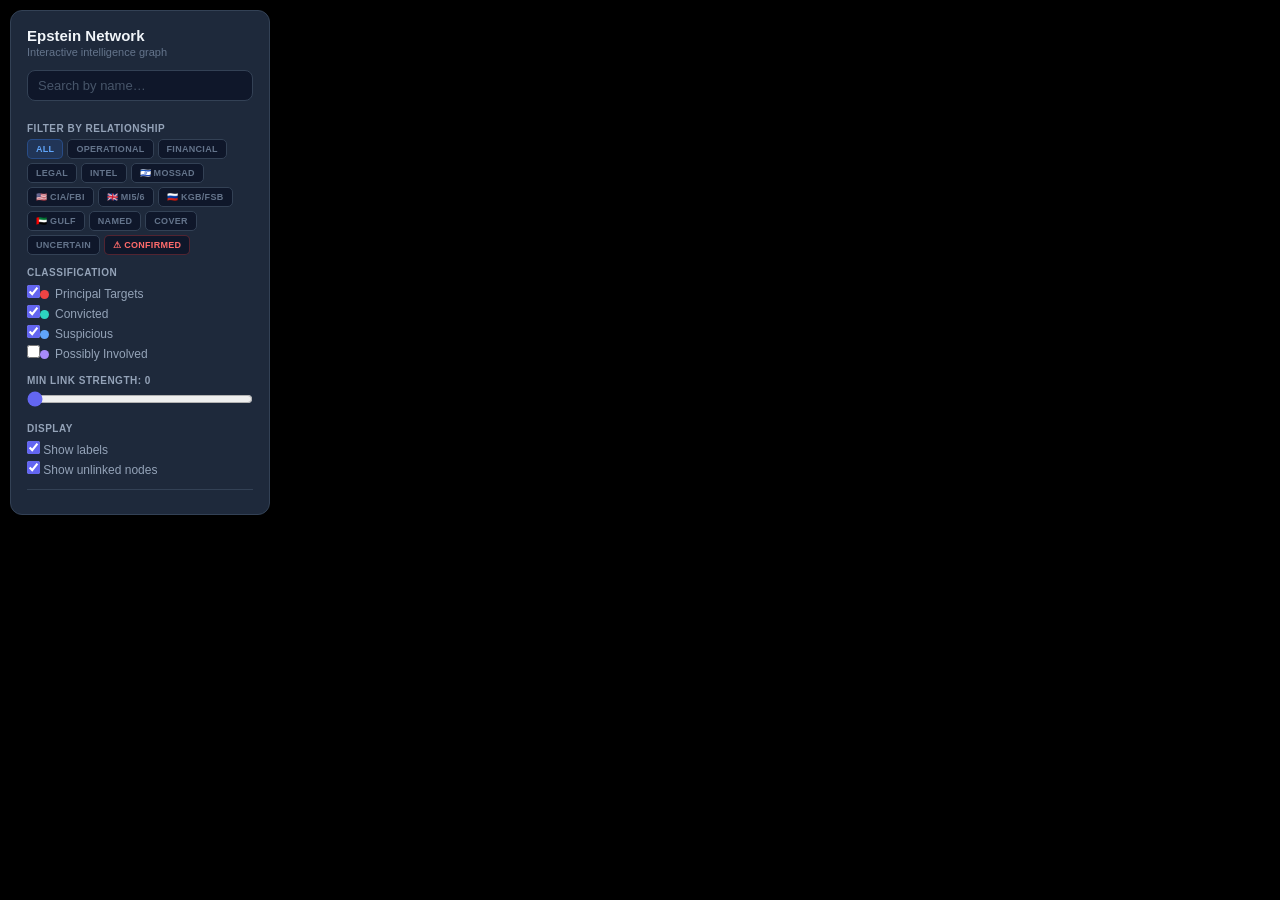
==== index.html @ 287d7ef5 "Update list.js" ====
<!DOCTYPE html>
<html lang="en">
<head>
<meta charset="UTF-8">
<title>Epstein Network Graph</title>
<style>
*{margin:0;padding:0;box-sizing:border-box}
body{background:#0f172a;font-family:-apple-system,BlinkMacSystemFont,'Segoe UI',sans-serif;overflow:hidden;color:#e2e8f0;background-image:linear-gradient(rgba(148,163,184,0.04) 1px,transparent 1px),linear-gradient(90deg,rgba(148,163,184,0.04) 1px,transparent 1px);background-size:40px 40px}
#controls{position:fixed;top:10px;left:10px;background:#1e293b;border:1px solid #334155;border-radius:12px;padding:16px;z-index:10;width:260px;max-height:95vh;overflow-y:auto;box-shadow:0 4px 6px -1px rgba(0,0,0,0.3)}
#controls::-webkit-scrollbar{width:4px}
#controls::-webkit-scrollbar-thumb{background:#334155;border-radius:2px}
#controls h1{font-size:15px;color:#f1f5f9;margin-bottom:2px;font-weight:700}
#controls .sub{font-size:11px;color:#64748b;margin-bottom:12px}
#controls h2{font-size:10px;color:#94a3b8;margin:12px 0 5px;text-transform:uppercase;letter-spacing:0.5px;font-weight:600}
#controls label{display:block;font-size:12px;padding:2px 0;cursor:pointer;color:#94a3b8}
#controls label:hover{color:#f1f5f9}
#search{width:100%;padding:7px 10px;background:#0f172a;border:1px solid #334155;border-radius:8px;color:#f1f5f9;font-size:13px;margin-bottom:10px;font-family:inherit;outline:none}
#search:focus{border-color:#6366f1}
#search::placeholder{color:#475569}
.dot{display:inline-block;width:9px;height:9px;border-radius:50%;margin-right:6px;vertical-align:middle}
#controls input[type=range]{width:100%;accent-color:#6366f1}
#controls input[type=checkbox]{accent-color:#6366f1}
#stats{font-size:11px;color:#475569;margin-top:10px;border-top:1px solid #334155;padding-top:8px;line-height:1.6}
.cat-buttons{display:flex;gap:4px;flex-wrap:wrap;margin-bottom:8px}
.cat-btn{padding:4px 8px;border-radius:5px;font-size:9px;font-weight:600;border:1px solid #334155;background:#0f172a;color:#64748b;cursor:pointer;text-transform:uppercase;letter-spacing:0.3px}
.cat-btn:hover{background:rgba(255,255,255,.06)}
.cat-btn.active{background:rgba(59,130,246,.15);color:#60a5fa;border-color:rgba(59,130,246,.3)}
.conf-btn{border-color:rgba(239,68,68,0.3)!important;color:#ff6b6b!important}
.conf-btn.active{background:rgba(239,68,68,0.2)!important;color:#ff4444!important;border-color:rgba(239,68,68,0.5)!important}
#tip{position:fixed;top:0;left:0;background:#1e293b;border:1px solid #334155;border-radius:10px;padding:12px;font-size:12px;max-width:340px;pointer-events:none;display:none;z-index:20;line-height:1.6;color:#cbd5e1;box-shadow:0 10px 15px -3px rgba(0,0,0,0.4)}
#tip .name{font-size:14px;font-weight:700;margin-bottom:3px;color:#f1f5f9}
#tip .lbl{color:#64748b;font-size:10px;text-transform:uppercase;letter-spacing:0.3px;font-weight:600}
#tip .hint{margin-top:6px;color:#475569;font-size:10px;font-style:italic}
#dos{position:fixed;top:0;right:0;width:500px;height:100vh;background:#1e293b;border-left:1px solid #334155;z-index:30;overflow-y:auto;font-size:13px;color:#cbd5e1;box-shadow:-20px 0 60px rgba(0,0,0,0.4);transform:translateX(500px);transition:transform 0.3s cubic-bezier(0.4,0,0.2,1)}
#dos.open{transform:translateX(0)}
#dos-hdr{background:#1e293b;padding:22px 26px 18px;border-bottom:1px solid #334155;position:sticky;top:0;z-index:2}
#dos-x{position:absolute;top:14px;right:18px;background:#0f172a;border:none;color:#64748b;font-size:15px;width:34px;height:34px;border-radius:8px;cursor:pointer;display:flex;align-items:center;justify-content:center}
#dos-x:hover{background:#334155;color:#f1f5f9}
#dos-name{font-size:22px;font-weight:800;margin-bottom:2px;color:#f1f5f9}
#dos-role{font-size:13px;color:#94a3b8;margin-bottom:6px}
#dos-status{display:inline-block;margin-right:5px;padding:3px 10px;border-radius:6px;font-size:10px;font-weight:700;letter-spacing:0.5px}
#dos-nw{display:inline-block;padding:3px 10px;border-radius:6px;font-size:10px;font-weight:600;background:rgba(34,197,94,0.1);color:#4ade80;border:1px solid rgba(34,197,94,0.2)}
#dos-body{padding:22px 26px 48px}
.cls-banner{text-align:center;padding:7px;font-size:9px;letter-spacing:2px;font-weight:700;background:#0f172a;color:#475569;border-bottom:1px solid #334155}
.ds{margin-bottom:22px}
.ds h3{font-size:11px;text-transform:uppercase;letter-spacing:1px;color:#818cf8;margin-bottom:9px;padding-bottom:5px;border-bottom:2px solid #1e293b;font-weight:700}
.ds p{color:#94a3b8;line-height:1.8;font-size:13px}
.df{margin-bottom:7px}
.df .fl{color:#475569;font-size:10px;text-transform:uppercase;letter-spacing:0.5px;font-weight:600}
.df .fv{color:#e2e8f0;margin-top:2px;font-weight:500}
.cal{background:rgba(245,158,11,0.08);border-left:3px solid #f59e0b;padding:11px 14px;border-radius:0 8px 8px 0;margin:10px 0;font-size:12px;color:#fbbf24;line-height:1.7}
.cal.red{background:rgba(239,68,68,0.08);border-left-color:#ef4444;color:#fca5a5}
.cal.blue{background:rgba(59,130,246,0.08);border-left-color:#3b82f6;color:#93c5fd}
.cal.gray{background:rgba(100,116,139,0.08);border-left-color:#64748b;color:#94a3b8}
.cl{list-style:none;padding:0}
.cl li{padding:9px 11px;margin-bottom:3px;background:#0f172a;border-radius:8px;border-left:3px solid #334155;cursor:pointer;display:flex;justify-content:space-between;align-items:center;transition:background 0.12s,border-left-color 0.12s,transform 0.12s}
.cl li:hover{background:#1e293b;border-left-color:#818cf8;transform:translateX(2px)}
.cn{color:#e2e8f0;font-size:12px;font-weight:500}
.cs{font-size:10px;padding:3px 7px;border-radius:20px;font-weight:700}
.sh{background:rgba(239,68,68,0.12);color:#ef4444}
.sm{background:rgba(251,146,60,0.12);color:#fb923c}
.sl{background:rgba(100,116,139,0.12);color:#64748b}
.tb{display:inline-block;padding:5px 14px;border-radius:8px;font-size:13px;font-weight:800;letter-spacing:1.5px}
.ctag{display:inline-block;padding:3px 9px;border-radius:20px;font-size:10px;font-weight:600;background:#0f172a;color:#94a3b8;border:1px solid #334155;margin:2px}
#graph{display:block;position:fixed;top:0;left:0}
</style>
</head>
<body>
<div id="controls">
  <h1>Epstein Network</h1>
  <div class="sub">Interactive intelligence graph</div>
  <input type="text" id="search" placeholder="Search by name…">
  <h2>Filter by relationship</h2>
  <div class="cat-buttons" id="cat-buttons">
    <button class="cat-btn active" data-cat="all">All</button>
    <button class="cat-btn" data-cat="operational">Operational</button>
    <button class="cat-btn" data-cat="financial">Financial</button>
    <button class="cat-btn" data-cat="legal">Legal</button>
    <button class="cat-btn" data-cat="intel">Intel</button>
    <button class="cat-btn" data-cat="intel_il">🇮🇱 Mossad</button>
    <button class="cat-btn" data-cat="intel_us">🇺🇸 CIA/FBI</button>
    <button class="cat-btn" data-cat="intel_uk">🇬🇧 MI5/6</button>
    <button class="cat-btn" data-cat="intel_ru">🇷🇺 KGB/FSB</button>
    <button class="cat-btn" data-cat="intel_ae">🇦🇪 Gulf</button>
    <button class="cat-btn" data-cat="named">Named</button>
    <button class="cat-btn" data-cat="cover">Cover</button>
    <button class="cat-btn" data-cat="uncertain">Uncertain</button>
    <button class="cat-btn conf-btn" data-cat="confirmed">⚠ Confirmed</button>
  </div>
  <h2>Classification</h2>
  <label><input type="checkbox" class="tf" value="center" checked><span class="dot" style="background:#ef4444"></span>Principal Targets</label>
  <label><input type="checkbox" class="tf" value="convicted" checked><span class="dot" style="background:#2dd4bf"></span>Convicted</label>
  <label><input type="checkbox" class="tf" value="suspicious" checked><span class="dot" style="background:#60a5fa"></span>Suspicious</label>
  <label><input type="checkbox" class="tf" value="possibly"><span class="dot" style="background:#a78bfa"></span>Possibly Involved</label>
  <h2>Min link strength: <span id="sv">0</span></h2>
  <input type="range" id="str" min="0" max="1" step="0.1" value="0">
  <h2>Display</h2>
  <label><input type="checkbox" id="labels" checked> Show labels</label>
  <label><input type="checkbox" id="orphans" checked> Show unlinked nodes</label>
  <div id="stats"></div>
</div>

<div id="tip"></div>

<div id="dos">
  <div class="cls-banner">NETWORK INTELLIGENCE DOSSIER — RESTRICTED</div>
  <div id="dos-hdr">
    <button id="dos-x">✕</button>
    <div id="dos-name"></div>
    <div id="dos-role"></div>
    <div style="display:flex;gap:5px;flex-wrap:wrap;align-items:center;margin-top:6px">
      <span id="dos-status"></span>
      <span id="dos-nw"></span>
    </div>
  </div>
  <div id="dos-body"></div>
</div>

<canvas id="graph"></canvas>

<script src="https://d3js.org/d3.v7.min.js"></script>
<script src="list.js?v=34"></script>
<script src="list2.js?v=34"></script>
<script src="dates.js?v=3"></script>
<script src="writeups.js?v=3"></script>
<script>
'use strict';

if(typeof supplementalData!=='undefined'){
  const ei=new Set(graphData.nodes.map(n=>n.id));
  for(const n of supplementalData.nodes) if(!ei.has(n.id)){graphData.nodes.push(n);ei.add(n.id);}
  const el=new Set(graphData.links.map(l=>l.source+'→'+l.target));
  for(const l of supplementalData.links){const k=l.source+'→'+l.target;if(!el.has(k)){graphData.links.push(l);el.add(k);}}
}

const removedNodes=new Set(["king_charles","osborne","leon_brittan","cyril_smith","edward_heath","savile","maurice_oldfield","michael_hanley","anthony_blunt","peter_morrison","peter_hayman","rolf_harris","gary_glitter","max_clifford","chris_denning","peter_righton","sidney_cooke","tony_mcsweeney","john_stingemore"]);
graphData.nodes=graphData.nodes.filter(n=>!removedNodes.has(n.id));
graphData.links=graphData.links.filter(l=>{
  const s=typeof l.source==='object'?l.source.id:l.source;
  const t=typeof l.target==='object'?l.target.id:l.target;
  return !removedNodes.has(s)&&!removedNodes.has(t);
});

const categories={
  operational:["epstein","maxwell_g","kellen","marcinkova","groff","brunel","alessi","rodriguez","casablancas","gerald_marie","zampolli","wexner"],
  financial:["epstein","wexner","black","staley","dimon","hoffenberg","kravis","david_koch","burkle","pritzker","lutnick","bloomberg","mort_z","diller","barrack","dubin","eva_dubin","nat_rothschild","lynn_rothschild"],
  legal:["dershowitz","acosta","starr","boies","barr_d","barr_w","rosenstein","berman","strauss","freeh","mueller","comey","judge_marra"],
  intel:["epstein","maxwell_g","robert_maxwell","ben_menashe","ostrovsky","barak","netanyahu","black_cube","nahum_admoni","wexner","dershowitz","junkermann","kroll","peres","chaim_herzog","yitzhak_shamir","olmert","shabtai_shavit","barr_d","barr_w","brennan","petraeus","burns","freeh","mueller","comey","acosta","rosenstein","berman","sandy_berger","robert_hanssen","dennis_hastert","dougan","andrew","ferguson","blair","boris_johnson","murdoch","mandelson","putin","deripaska","manafort","rybolovlev","nat_rothschild","khashoggi","nader","mbs","sultan_ahmed","sultan_brunei","barrack","kushner","trump","juan_carlos"],
  intel_il:["epstein","maxwell_g","robert_maxwell","ben_menashe","ostrovsky","barak","netanyahu","black_cube","nahum_admoni","rafi_eitan","jonathan_pollard","chaim_herzog","yitzhak_shamir","olmert","shabtai_shavit","wexner","dershowitz","thiel","junkermann","peres","milchan"],
  intel_us:["epstein","barr_d","barr_w","brennan","petraeus","burns","freeh","mueller","comey","acosta","rosenstein","berman","sandy_berger","robert_hanssen","dennis_hastert","dougan"],
  intel_uk:["robert_maxwell","maxwell_g","andrew","ferguson","blair","evgeny_lebedev","lebedev","mandelson"],
  intel_ru:["robert_maxwell","deripaska","putin","robert_hanssen","manafort","rybolovlev","nat_rothschild","dougan"],
  intel_ae:["khashoggi","nader","mbs","sultan_ahmed","sultan_brunei","barrack","kushner","trump","juan_carlos"],
  confirmed:["epstein","maxwell_g","brunel","weinstein","nader","dennis_hastert","dershowitz","andrew","dubin","minsky","richardson","mitchell","clinton","barak","trump","branson","sultan_brunei","sultan_ahmed","nowak","musk","gerald_marie","casablancas","krauss","spacey","woody","lauer","charlie_rose","chopra","marcinkova","copperfield","jack_lang","giuffre","staley"],
  named:["andrew","mitchell","richardson","dubin","minsky","dershowitz","barak","clinton","trump","nader","giuffre"],
  cover:["epstein","maxwell_g","wexner","black","bronfman_c","bronfman_s","hawking","minsky","krauss","nowak","pinker","church","seth_lloyd","chomsky","ito","gates","summers","bob_wright","gutfreund","woody","charlie_rose","lauer","spacey","copperfield","chopra","naomi","handler","branson","jack_lang","juan_carlos","king_carl_xvi","john_podesta","lindsey_graham"],
  uncertain:["thiel","bezos","sergey_brin","larry_page","bloomberg","murdoch","pritzker","burkle","diller","mort_z","hawking","chopra","chaim_herzog","yitzhak_shamir","shabtai_shavit"]
};
const catNames={operational:"Operational",financial:"Financial",legal:"Legal Shield",intel:"Intelligence",intel_il:"🇮🇱 Mossad/IL",intel_us:"🇺🇸 CIA/FBI",intel_uk:"🇬🇧 MI5/MI6",intel_ru:"🇷🇺 KGB/FSB",intel_ae:"🇦🇪 Gulf",named:"Named by Victims",cover:"Social Cover",uncertain:"Uncertain",confirmed:"⚠ Confirmed"};
const C={center:"#ef4444",convicted:"#2dd4bf",suspicious:"#60a5fa",possibly:"#a78bfa"};
const Clight={center:"rgba(239,68,68,0.1)",convicted:"rgba(45,212,191,0.1)",suspicious:"rgba(96,165,250,0.1)",possibly:"rgba(167,139,250,0.1)"};
const Cborder={center:"rgba(239,68,68,0.25)",convicted:"rgba(45,212,191,0.25)",suspicious:"rgba(96,165,250,0.25)",possibly:"rgba(167,139,250,0.25)"};
const typeLabel={center:"PRINCIPAL TARGET",convicted:"CONVICTED",suspicious:"SUSPICIOUS",possibly:"POSSIBLY INVOLVED"};
const coreSet=new Set(categories.operational);
const confirmedSet=new Set(categories.confirmed);
const forceBlue=new Set(["wexner","barr_d","rodriguez","alessi","robert_maxwell"]);

const canvas=document.getElementById('graph');
const ctx=canvas.getContext('2d',{alpha:false});
const W=window.innerWidth,H=window.innerHeight;
const DPR=Math.min(devicePixelRatio,2);
canvas.width=W*DPR; canvas.height=H*DPR;
canvas.style.width=W+'px'; canvas.style.height=H+'px';
ctx.scale(DPR,DPR);

let tx=0,ty=0,scale=1;

const nodes=graphData.nodes.map(d=>({...d}));
const links=graphData.links.map(d=>({...d}));
const nodeMap=new Map(nodes.map(n=>[n.id,n]));
const nodeIndex=new Map(nodes.map((n,i)=>[n.id,i]));
const S=0.40;
const lSrcIds=new Array(links.length);
const lTgtIds=new Array(links.length);
const lStr=new Float32Array(links.map(l=>l.strength||0.5));
const adjIndex=new Map();
for(const n of nodes) adjIndex.set(n.id,new Set([n.id]));

const adj2Cache=new Map();
function build2ndDegreeCache(){
  adj2Cache.clear();
  for(const [id,s1] of adjIndex){
    const s2=new Set(s1);
    for(const fid of s1){const f2=adjIndex.get(fid);if(f2)for(const sid of f2)s2.add(sid);}
    adj2Cache.set(id,s2);
  }
}

nodes.forEach(d=>{
  d.x=W/2+(Math.random()-0.5)*W*0.6;
  d.y=H/2+(Math.random()-0.5)*H*0.6;
});

const linkBaseRGB=[[239,68,68],[251,146,60],[100,116,139],[71,85,105]];
const linkNormalStroke=linkBaseRGB.map(([r,g,b],ti)=>{
  const a=[0.22,0.12,0.06,0.03][ti]??0.03;
  return `rgba(${r},${g},${b},${a})`;
});

const strokeNormal="rgba(255,255,255,0.12)";
const strokeBlue="rgba(96,165,250,0.4)";
const strokeRed="rgba(239,68,68,0.4)";

const nodeColorCache=new Array(nodes.length);
function rebuildColorCache(){
  for(let i=0;i<nodes.length;i++){
    const d=nodes[i];
    nodeColorCache[i]=forceBlue.has(d.id)?"#60a5fa":confirmedSet.has(d.id)?"#ef4444":(C[d.type]||"#64748b");
  }
}

const nodeLabelColor=new Array(nodes.length);
function rebuildLabelColors(){
  for(let i=0;i<nodes.length;i++){
    const d=nodes[i];
    nodeLabelColor[i]=forceBlue.has(d.id)?"#93c5fd":confirmedSet.has(d.id)?"#fca5a5":"#94a3b8";
  }
}

const nodeBorderVariant=new Int8Array(nodes.length);
function rebuildBorderVariants(){
  for(let i=0;i<nodes.length;i++){
    const d=nodes[i];
    nodeBorderVariant[i]=forceBlue.has(d.id)?1:confirmedSet.has(d.id)?2:0;
  }
}

const sim=d3.forceSimulation(nodes)
  .force("link",d3.forceLink(links).id(d=>d.id)
    .distance(d=>40+((1-(d.strength||0.5))*80))
    .strength(d=>(d.strength||0.5)*0.6))
  .force("charge",d3.forceManyBody().strength(-120).distanceMin(10).distanceMax(600))
  .force("center",d3.forceCenter(W/2,H/2))
  .force("collision",d3.forceCollide().radius(d=>(d.radius*S)+4).strength(0.7).iterations(2))
  .force("x",d3.forceX(W/2).strength(0.04))
  .force("y",d3.forceY(H/2).strength(0.04))
  .velocityDecay(0.4)
  .alphaDecay(0.02)
  .alphaMin(0.001)
  .on("tick",scheduleRedraw);

const epInit=nodeMap.get("epstein");
if(epInit){epInit.x=W/2;epInit.y=H/2;epInit.fx=W/2;epInit.fy=H/2;}

for(let i=0;i<links.length;i++){
  const l=links[i];
  const s=typeof l.source==='object'?l.source.id:l.source;
  const t=typeof l.target==='object'?l.target.id:l.target;
  adjIndex.get(s)?.add(t); adjIndex.get(t)?.add(s);
  lSrcIds[i]=s; lTgtIds[i]=t;
}

build2ndDegreeCache();
rebuildColorCache();
rebuildLabelColors();
rebuildBorderVariants();

const linkColorTiers=new Int8Array(links.length);
for(let i=0;i<links.length;i++){
  const str=lStr[i];
  linkColorTiers[i]=str>=0.8?0:str>=0.6?1:str>=0.4?2:3;
}

let activeCat="all",_visCache=null,visSet=new Set(),hoveredNode=null,searchQuery="",showLabels=true,minStrength=0,showOrphans=true;
const nodeOpacity=new Float32Array(nodes.length).fill(0);
const nodeLabelLC=nodes.map(n=>n.label.toLowerCase());

function invalidateVis(){_visCache=null;}
function getVisibleSet(){
  if(_visCache) return _visCache;
  const at=new Set();
  document.querySelectorAll(".tf").forEach(el=>{if(el.checked)at.add(el.value);});
  const catSet=activeCat!=="all"?new Set(categories[activeCat]||[]):null;
  let linkedSet=null;
  if(!showOrphans){
    linkedSet=new Set();
    for(let i=0;i<links.length;i++) if(lStr[i]>=minStrength){linkedSet.add(lSrcIds[i]);linkedSet.add(lTgtIds[i]);}
  }
  const vis=new Set();
  for(const d of nodes){
    if(!at.has(d.type)) continue;
    if(catSet&&!catSet.has(d.id)) continue;
    if(linkedSet&&!linkedSet.has(d.id)) continue;
    vis.add(d.id);
  }
  _visCache=vis; return vis;
}

let rafId=null;
let _lastHov=null,_lastScale=-1,_lastTx=NaN,_lastTy=NaN,_dirty=true;
function markDirty(){_dirty=true;}

function draw(){
  rafId=null;

  const hovId=hoveredNode?hoveredNode.id:null;
  if(!_dirty && hovId===_lastHov && scale===_lastScale && tx===_lastTx && ty===_lastTy) return;
  _dirty=false; _lastHov=hovId; _lastScale=scale; _lastTx=tx; _lastTy=ty;

  ctx.setTransform(DPR,0,0,DPR,0,0);
  ctx.fillStyle="#0f172a";
  ctx.fillRect(0,0,W,H);

  ctx.save();
  ctx.translate(tx,ty);
  ctx.scale(scale,scale);

  const hov=hoveredNode;
  const conn=hov?(adjIndex.get(hov.id)||null):null;
  const conn2=hov?(adj2Cache.get(hov.id)||null):null;
  const showWeak=scale>=0.5,showMed=scale>=0.3;
  const minR4lbl=scale<0.3?22:scale<0.5?15:scale<0.8?10:0;

  /* ── links ─────────────────────────────────────────────────────── */
  ctx.lineWidth=1;
  for(let i=0;i<links.length;i++){
    const str=lStr[i];
    if(str<minStrength) continue;
    if(!showWeak&&str<0.4) continue;
    if(!showMed&&str<0.6) continue;
    const l=links[i],s=l.source,t=l.target,sid=lSrcIds[i],tid=lTgtIds[i];
    if(!visSet.has(sid)||!visSet.has(tid)) continue;

    let alpha,lineW;
    if(conn){
      if(sid===hov.id||tid===hov.id){alpha=0.5+str*0.4;lineW=Math.max(1,str*2.5);}
      else continue;
    } else {
      ctx.strokeStyle=linkNormalStroke[linkColorTiers[i]];
      ctx.lineWidth=Math.max(0.3,str);
      ctx.beginPath(); ctx.moveTo(s.x,s.y); ctx.lineTo(t.x,t.y); ctx.stroke();
      continue;
    }
    const c=linkBaseRGB[linkColorTiers[i]];
    ctx.strokeStyle=`rgba(${c[0]},${c[1]},${c[2]},${alpha.toFixed(2)})`;
    ctx.lineWidth=lineW;
    ctx.beginPath(); ctx.moveTo(s.x,s.y); ctx.lineTo(t.x,t.y); ctx.stroke();
  }

  /* ── nodes ──────────────────────────────────────────────────────── */
  ctx.lineWidth=1.2;
  for(let i=0;i<nodes.length;i++){
    const d=nodes[i]; if(!visSet.has(d.id)) continue;
    const op=nodeOpacity[i]; if(op<=0.01) continue;
    const r=d.radius*S,color=nodeColorCache[i];
    let fop;
    if(conn){
      if(d.id===hov.id) fop=op;
      else if(conn.has(d.id)) fop=op*0.95;
      else if(conn2&&conn2.has(d.id)) fop=op*0.25;
      else fop=op*0.06;
    } else {
      fop=(searchQuery&&!nodeLabelLC[i].includes(searchQuery))?op*0.1:op;
    }

    ctx.globalAlpha=fop;
    const isHovered=hov&&d.id===hov.id;
    const isConn=conn&&conn.has(d.id)&&!isHovered;
    const dr=isConn?r*1.08:r;

    ctx.beginPath(); ctx.arc(d.x,d.y,dr,0,Math.PI*2);
    ctx.fillStyle=color; ctx.fill();

    const bv=nodeBorderVariant[i];
    ctx.strokeStyle=bv===1?strokeBlue:bv===2?strokeRed:strokeNormal;
    ctx.stroke();

    if(isHovered){
      ctx.strokeStyle=color; ctx.lineWidth=3; ctx.stroke();
      ctx.globalAlpha=fop*0.25;
      ctx.beginPath(); ctx.arc(d.x,d.y,dr+3,0,Math.PI*2);
      ctx.strokeStyle=color; ctx.lineWidth=2; ctx.stroke();
      ctx.globalAlpha=fop;
      ctx.lineWidth=1.2;
    }
  }
  ctx.globalAlpha=1;

  /* ── labels ─────────────────────────────────────────────────────── */
  if(showLabels){
    const fs=Math.max(6,Math.min(9,7/Math.sqrt(Math.max(0.3,scale))));
    const fontStr=`500 ${fs}px -apple-system,BlinkMacSystemFont,'Segoe UI',sans-serif`;
    ctx.font=fontStr;
    ctx.textAlign="center"; ctx.textBaseline="top";

    for(let i=0;i<nodes.length;i++){
      const d=nodes[i]; if(!visSet.has(d.id)) continue;
      const op=nodeOpacity[i]; if(op<=0.01) continue;
      if(d.radius<minR4lbl&&!(conn&&conn.has(d.id))) continue;
      let lop;
      if(conn){
        if(d.id===hov.id) lop=1;
        else if(conn.has(d.id)) lop=0.9;
        else if(conn2&&conn2.has(d.id)) lop=0.15;
        else lop=0;
      } else {
        lop=(searchQuery&&!nodeLabelLC[i].includes(searchQuery))?0.05:0.85;
      }
      if(lop<=0.01) continue;
      ctx.globalAlpha=op*lop;
      ctx.fillStyle=nodeLabelColor[i];
      ctx.fillText(d.label,d.x,d.y+d.radius*S+3);
    }
  }
  ctx.globalAlpha=1;
  ctx.restore();
}

function scheduleRedraw(){
  markDirty();
  if(!rafId) rafId=requestAnimationFrame(draw);
}

const opTgt=new Float32Array(nodes.length).fill(0);
let animating=false;
function tickOpacity(){
  let moving=false;
  for(let i=0;i<nodes.length;i++){
    const d=opTgt[i]-nodeOpacity[i];
    if(Math.abs(d)>0.01){nodeOpacity[i]+=d*0.12;moving=true;}
    else nodeOpacity[i]=opTgt[i];
  }
  markDirty();
  scheduleRedraw();
  if(moving) requestAnimationFrame(tickOpacity);
  else animating=false;
}
function setOpTgt(){
  for(let i=0;i<nodes.length;i++) opTgt[i]=visSet.has(nodes[i].id)?0.9:0;
  if(!animating){animating=true;requestAnimationFrame(tickOpacity);}
}

let simRunning=false,refitTimer=null;
function restoreForces(){
  sim.force("center",d3.forceCenter(W/2,H/2))
     .force("charge",d3.forceManyBody().strength(-120).distanceMin(10).distanceMax(600))
     .force("collision",d3.forceCollide().radius(d=>(d.radius*S)+4).strength(0.7).iterations(2))
     .force("x",d3.forceX(W/2).strength(0.04))
     .force("y",d3.forceY(H/2).strength(0.04));
}
function stopSim(){
  if(refitTimer){clearTimeout(refitTimer);refitTimer=null;}
  sim.stop();simRunning=false;sim.on("tick.r",null).on("end.r",null);
}

function refitVis(){
  if(refitTimer) clearTimeout(refitTimer);
  refitTimer=setTimeout(()=>{
    const vis=getVisibleSet(); if(!vis.size) return;
    stopSim();
    for(const d of nodes){d.fx=null;d.fy=null;}
    if(activeCat==="all"){
      const ep=nodeMap.get("epstein");
      if(ep){ep.fx=W/2;ep.fy=H/2;ep.x=W/2;ep.y=H/2;}
    }
    const cx=W/2,cy=H/2,vc=vis.size;
    const chargeStr=vc<15?-200:vc<40?-150:-120;
    const centerStr=vc<15?0.12:vc<40?0.08:0.04;
    sim.force("center",d3.forceCenter(cx,cy))
       .force("charge",d3.forceManyBody().strength(d=>vis.has(d.id)?chargeStr:0).distanceMin(10).distanceMax(600))
       .force("collision",d3.forceCollide().radius(d=>vis.has(d.id)?(d.radius*S)+4:0).strength(0.7).iterations(2))
       .force("x",d3.forceX(cx).strength(d=>vis.has(d.id)?centerStr:0))
       .force("y",d3.forceY(cy).strength(d=>vis.has(d.id)?centerStr:0));
    for(const d of nodes){
      if(!vis.has(d.id)){d.x=cx;d.y=cy;}
    }
    sim.on("tick.r",()=>{markDirty();scheduleRedraw();});
    sim.on("end.r",()=>{
      simRunning=false;sim.on("tick.r",null).on("end.r",null);
      if(activeCat==="all"){
        const ep=nodeMap.get("epstein");
        if(ep){ep.fx=W/2;ep.fy=H/2;}
      }
      restoreForces();scheduleRedraw();
    });
    simRunning=true;sim.alpha(1).alphaDecay(0.02).alphaTarget(0).restart();
  },80);
}

function applyFilters(){invalidateVis();visSet=getVisibleSet();setOpTgt();updateStats();}
function updateStats(){
  let vl=0;
  for(let i=0;i<links.length;i++) if(lStr[i]>=minStrength&&visSet.has(lSrcIds[i])&&visSet.has(lTgtIds[i])) vl++;
  document.getElementById("stats").innerHTML=`${visSet.size} of ${nodes.length} nodes · ${vl} of ${links.length} links<br>Scroll to zoom · Drag to pan · Click for dossier`;
}

const tipEl=document.getElementById("tip");
function toGraph(cx,cy){return{x:(cx-tx)/scale,y:(cy-ty)/scale};}
function hitTest(gx,gy){
  for(let i=nodes.length-1;i>=0;i--){
    const d=nodes[i]; if(!visSet.has(d.id)) continue;
    const r=d.radius*S+2,dx=gx-d.x,dy=gy-d.y;
    if(dx*dx+dy*dy<=r*r) return d;
  }
  return null;
}
function showTip(d,cx,cy){
  const cats=Object.entries(categories).filter(([,v])=>v.includes(d.id)).map(([k])=>catNames[k]);
  let h=`<div class="name" style="color:${C[d.type]||'#64748b'}">${d.label}</div>`;
  if(d.role) h+=`<div><span class="lbl">Role: </span>${d.role}</div>`;
  if(d.status) h+=`<div><span class="lbl">Status: </span>${d.status}</div>`;
  if(cats.length) h+=`<div style="margin-top:4px;color:#64748b;font-size:10px">${cats.join(' · ')}</div>`;
  h+=`<div class="hint">Click to open dossier →</div>`;
  tipEl.innerHTML=h; tipEl.style.display="block";
  tipEl.style.transform=`translate3d(${cx+14}px,${cy-10}px,0)`;
}

let isPanning=false,panSX=0,panSY=0,panSTx=0,panSTy=0;
let dragNode=null,dragSX=0,dragSY=0,mdX=0,mdY=0,mdT=0;

canvas.addEventListener("mousedown",e=>{
  if(e.button!==0) return;
  mdX=e.clientX;mdY=e.clientY;mdT=Date.now();
  const g=toGraph(e.clientX,e.clientY),hit=hitTest(g.x,g.y);
  if(hit){dragNode=hit;dragSX=e.clientX;dragSY=e.clientY;hit.fx=hit.x;hit.fy=hit.y;sim.alphaTarget(0.06).restart();}
  else{isPanning=true;panSX=e.clientX;panSY=e.clientY;panSTx=tx;panSTy=ty;}
});
canvas.addEventListener("mousemove",e=>{
  if(dragNode){const g=toGraph(e.clientX,e.clientY);dragNode.fx=dragNode.x=g.x;dragNode.fy=dragNode.y=g.y;scheduleRedraw();return;}
  if(isPanning){tx=panSTx+(e.clientX-panSX);ty=panSTy+(e.clientY-panSY);scheduleRedraw();return;}
  const g=toGraph(e.clientX,e.clientY),hit=hitTest(g.x,g.y);
  if(hit!==hoveredNode){hoveredNode=hit;scheduleRedraw();}
  if(hit){showTip(hit,e.clientX,e.clientY);canvas.style.cursor="pointer";}
  else{tipEl.style.display="none";canvas.style.cursor="default";}
});
canvas.addEventListener("mouseup",e=>{
  if(dragNode){
    const moved=Math.hypot(e.clientX-dragSX,e.clientY-dragSY),elapsed=Date.now()-mdT;
    if(moved<5&&elapsed<300) openDossier(dragNode);
    dragNode.fx=null;dragNode.fy=null;
    if(dragNode.id==="epstein"&&activeCat==="all"){dragNode.fx=W/2;dragNode.fy=H/2;}
    dragNode=null;sim.alphaTarget(0).alpha(0.1).restart();
    scheduleRedraw();
  }
  if(isPanning){
    isPanning=false;
    if(Math.hypot(e.clientX-mdX,e.clientY-mdY)<5) document.getElementById("dos").classList.remove("open");
  }
});
canvas.addEventListener("mouseleave",()=>{
  if(dragNode){
    dragNode.fx=null;dragNode.fy=null;
    if(dragNode.id==="epstein"&&activeCat==="all"){dragNode.fx=W/2;dragNode.fy=H/2;}
    dragNode=null;sim.alphaTarget(0).alpha(0.1).restart();
  }
  hoveredNode=null;isPanning=false;tipEl.style.display="none";scheduleRedraw();
});
canvas.addEventListener("wheel",e=>{
  e.preventDefault();
  const f=e.deltaY<0?1.1:0.91,ns=Math.max(0.1,Math.min(8,scale*f));
  tx=e.clientX-(e.clientX-tx)*(ns/scale);ty=e.clientY-(e.clientY-ty)*(ns/scale);scale=ns;scheduleRedraw();
},{passive:false});

let ltd=0,tpx=0,tpy=0;
canvas.addEventListener("touchstart",e=>{
  if(e.touches.length===2) ltd=Math.hypot(e.touches[0].clientX-e.touches[1].clientX,e.touches[0].clientY-e.touches[1].clientY);
  else{tpx=e.touches[0].clientX;tpy=e.touches[0].clientY;panSTx=tx;panSTy=ty;}
},{passive:true});
canvas.addEventListener("touchmove",e=>{
  e.preventDefault();
  if(e.touches.length===2){
    const d=Math.hypot(e.touches[0].clientX-e.touches[1].clientX,e.touches[0].clientY-e.touches[1].clientY);
    const f=d/ltd,mx=(e.touches[0].clientX+e.touches[1].clientX)/2,my=(e.touches[0].clientY+e.touches[1].clientY)/2;
    const ns=Math.max(0.1,Math.min(8,scale*f));
    tx=mx-(mx-tx)*(ns/scale);ty=my-(my-ty)*(ns/scale);scale=ns;ltd=d;
  } else {tx=panSTx+(e.touches[0].clientX-tpx);ty=panSTy+(e.touches[0].clientY-tpy);}
  scheduleRedraw();
},{passive:false});

document.getElementById("search").addEventListener("input",e=>{
  searchQuery=e.target.value.toLowerCase();
  if(searchQuery.length>=2){const m=nodes.find(n=>visSet.has(n.id)&&nodeLabelLC[nodes.indexOf(n)].includes(searchQuery));if(m)hoveredNode=m;}
  else hoveredNode=null;
  invalidateVis();visSet=getVisibleSet();scheduleRedraw();
});

function openDossier(d){
  tipEl.style.display="none";
  const color=C[d.type]||"#64748b",light=Clight[d.type]||"rgba(100,116,139,0.1)",border=Cborder[d.type]||"rgba(100,116,139,0.25)";
  document.getElementById("dos-name").textContent=d.label;
  const roEl=document.getElementById("dos-role");roEl.textContent=d.role||"";roEl.style.display=d.role?"block":"none";
  const stEl=document.getElementById("dos-status");
  if(d.status){
    stEl.textContent=d.status;stEl.style.display="inline-block";
    const dead=/DECEASED|DIED/.test(d.status),conv=/CONVICTED/.test(d.status),fled=/FLED/.test(d.status),imm=/IMMUNITY/.test(d.status);
    stEl.style.background=dead?"rgba(100,116,139,0.1)":conv?"rgba(248,113,113,0.1)":fled?"rgba(251,146,60,0.1)":imm?"rgba(250,204,21,0.1)":light;
    stEl.style.color=dead?"#64748b":conv?"#f87171":fled?"#fb923c":imm?"#facc15":color;
    stEl.style.border="1px solid "+(dead?"rgba(100,116,139,0.2)":conv?"rgba(248,113,113,0.2)":fled?"rgba(251,146,60,0.2)":imm?"rgba(250,204,21,0.2)":border);
  } else stEl.style.display="none";
  const nwEl=document.getElementById("dos-nw");nwEl.textContent=d.networth||"";nwEl.style.display=d.networth?"inline-block":"none";
  const body=document.getElementById("dos-body"),parts=[];
  if(categories.uncertain.includes(d.id)&&!categories.named.includes(d.id)) parts.push(`<div class="cal gray" style="margin-bottom:14px">⚠ Documented connection — role uncertain.</div>`);
  if(d.intelRole)   parts.push(`<div class="ds"><h3>Intel Assessment</h3><div class="cal red">${d.intelRole}</div></div>`);
  if(d.epsteinLink) parts.push(`<div class="ds"><h3>Epstein Connection</h3><div class="cal">${d.epsteinLink}</div></div>`);
  if(d.significance)parts.push(`<div class="ds"><h3>Why This Matters</h3><div class="cal blue">${d.significance}</div></div>`);
  if(d.desc)        parts.push(`<div class="ds"><h3>Summary</h3><p>${d.desc}</p></div>`);
  if(d.evidence)    parts.push(`<div class="ds"><h3>Evidence</h3><p>${d.evidence}</p></div>`);
  if(d.link)        parts.push(`<div class="ds"><h3>Analyst Note</h3><p style="color:#64748b;font-style:italic">${d.link}</p></div>`);
  const nodeCats=Object.entries(categories).filter(([,v])=>v.includes(d.id)).map(([k])=>k);
  if(nodeCats.length) parts.push(`<div class="ds"><h3>Network Role</h3><div>${nodeCats.map(c=>`<span class="ctag">${catNames[c]}</span>`).join("")}</div></div>`);
  const txt=[(d.desc||""),(d.evidence||""),(d.epsteinLink||""),(d.intelRole||"")].join(" ");
  const ym=[...new Set((txt.match(/\b(19[6-9]\d|20[0-3]\d)\b/g)||[]))].map(Number).sort((a,b)=>a-b);
  parts.push(`<div class="ds"><h3>Profile</h3>
    <div class="df"><div class="fl">ID</div><div class="fv" style="font-family:monospace;color:${color}">${d.id.toUpperCase()}</div></div>
    <div class="df"><div class="fl">Classification</div><div class="fv">${typeLabel[d.type]||d.type}</div></div>
    ${d.networth?`<div class="df"><div class="fl">Net Worth</div><div class="fv">${d.networth}</div></div>`:""}
    ${ym.length>=2?`<div class="df"><div class="fl">Years</div><div class="fv">${ym[0]}–${ym[ym.length-1]}</div></div>`:""}</div>`);
  const conns=[];
  for(const l of links){
    const sid=l.source.id||l.source,tid=l.target.id||l.target;
    if(sid===d.id){const t=nodeMap.get(tid);if(t)conns.push({node:t,strength:l.strength||0.5,dir:"→"});}
    if(tid===d.id){const s=nodeMap.get(sid);if(s)conns.push({node:s,strength:l.strength||0.5,dir:"←"});}
  }
  conns.sort((a,b)=>b.strength-a.strength);
  parts.push(`<div class="ds"><h3>Connections (${conns.length})</h3><ul class="cl">${conns.map(c=>{
    const sc=c.strength>=0.7?"sh":c.strength>=0.4?"sm":"sl";
    return `<li data-id="${c.node.id}"><span class="cn"><span style="color:${C[c.node.type]||'#64748b'}">●</span> ${c.dir} ${c.node.label}</span><span class="cs ${sc}">${Math.round(c.strength*100)}%</span></li>`;
  }).join("")}</ul></div>`);
  const tl=d.type==="center"?"CRITICAL":d.type==="convicted"?"HIGH":coreSet.has(d.id)?"HIGH":conns.length>10?"ELEVATED":conns.length>5?"MODERATE":"LOW";
  const tC={CRITICAL:"#f87171",HIGH:"#fb923c",ELEVATED:"#fbbf24",MODERATE:"#818cf8",LOW:"#475569"};
  const tB={CRITICAL:"rgba(248,113,113,0.1)",HIGH:"rgba(251,146,60,0.1)",ELEVATED:"rgba(251,191,36,0.1)",MODERATE:"rgba(129,140,248,0.1)",LOW:"rgba(71,85,105,0.1)"};
  parts.push(`<div class="ds"><h3>Assessment</h3><span class="tb" style="background:${tB[tl]};color:${tC[tl]};border:1px solid ${tC[tl]}30">${tl}</span><div style="margin-top:7px;color:#475569;font-size:11px">${conns.length} connections · weight: ${d.radius}</div></div>`);
  body.innerHTML=parts.join("");
  body.querySelector(".cl")?.addEventListener("click",e=>{
    const li=e.target.closest("li[data-id]");if(!li) return;
    const t=nodeMap.get(li.dataset.id);if(t)openDossier(t);
  });
  document.getElementById("dos").classList.add("open");
}

document.getElementById("dos-x").addEventListener("click",()=>document.getElementById("dos").classList.remove("open"));
document.getElementById("labels").addEventListener("change",e=>{showLabels=e.target.checked;scheduleRedraw();});
document.getElementById("orphans").addEventListener("change",e=>{showOrphans=e.target.checked;applyFilters();});
document.getElementById("str").addEventListener("input",e=>{minStrength=+e.target.value;document.getElementById("sv").textContent=minStrength.toFixed(1);applyFilters();});
document.querySelectorAll(".tf").forEach(cb=>cb.addEventListener("change",()=>applyFilters()));
document.querySelectorAll("#cat-buttons .cat-btn").forEach(btn=>btn.addEventListener("click",()=>{
  document.querySelectorAll("#cat-buttons .cat-btn").forEach(b=>b.classList.remove("active"));
  btn.classList.add("active"); activeCat=btn.dataset.cat;
  stopSim();
  for(const d of nodes){d.fx=null;d.fy=null;d.x=d._ox??d.x;d.y=d._oy??d.y;}
  if(activeCat==="all"){
    const ep=nodeMap.get("epstein");
    if(ep){ep.x=W/2;ep.y=H/2;ep.fx=W/2;ep.fy=H/2;}
  }
  applyFilters();
  refitVis();
}));

document.querySelectorAll(".tf").forEach(el=>{if(el.value==="possibly")el.checked=false;});
applyFilters();

{
  const vn=nodes.filter(d=>visSet.has(d.id));
  if(vn.length){
    let x0=Infinity,y0=Infinity,x1=-Infinity,y1=-Infinity;
    for(const d of vn){const r=d.radius*S;if(d.x-r<x0)x0=d.x-r;if(d.y-r<y0)y0=d.y-r;if(d.x+r>x1)x1=d.x+r;if(d.y+r>y1)y1=d.y+r;}
    const bw=x1-x0+200,bh=y1-y0+200;
    scale=Math.min(W/bw,H/bh,2);tx=W/2-(x0+x1)/2*scale;ty=H/2-(y0+y1)/2*scale;
  }
}
draw();
</script>
</body>
</html>
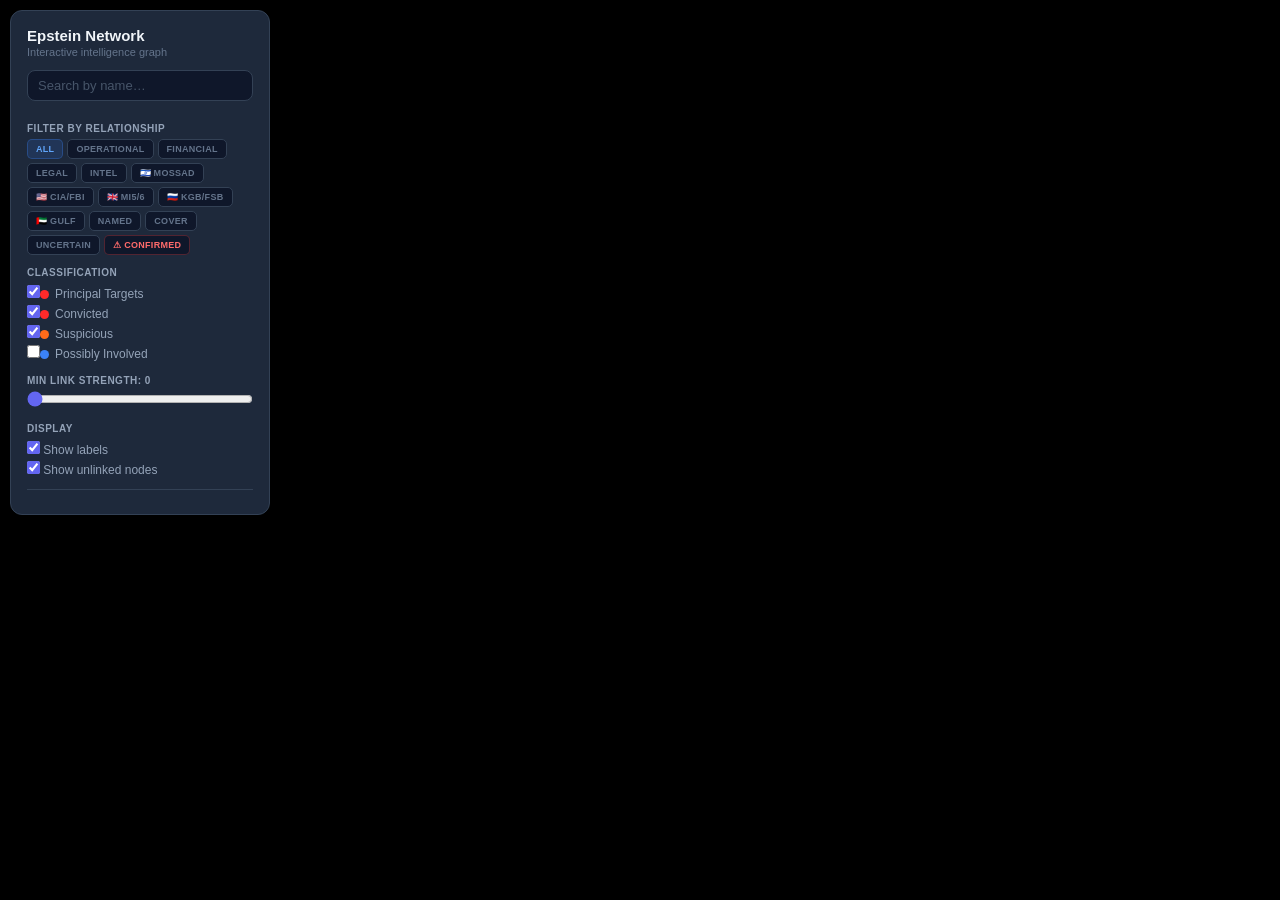
==== commit d1fc8cf6: "Remove all ghost node references from categories in index.html" ====
--- a/index.html
+++ b/index.html
@@ -88,10 +88,10 @@
     <button class="cat-btn conf-btn" data-cat="confirmed">⚠ Confirmed</button>
   </div>
   <h2>Classification</h2>
-  <label><input type="checkbox" class="tf" value="center" checked><span class="dot" style="background:#ef4444"></span>Principal Targets</label>
-  <label><input type="checkbox" class="tf" value="convicted" checked><span class="dot" style="background:#2dd4bf"></span>Convicted</label>
-  <label><input type="checkbox" class="tf" value="suspicious" checked><span class="dot" style="background:#60a5fa"></span>Suspicious</label>
-  <label><input type="checkbox" class="tf" value="possibly"><span class="dot" style="background:#a78bfa"></span>Possibly Involved</label>
+  <label><input type="checkbox" class="tf" value="center" checked><span class="dot" style="background:#ff2a2a"></span>Principal Targets</label>
+  <label><input type="checkbox" class="tf" value="convicted" checked><span class="dot" style="background:#ff2a2a"></span>Convicted</label>
+  <label><input type="checkbox" class="tf" value="suspicious" checked><span class="dot" style="background:#ff6b1a"></span>Suspicious</label>
+  <label><input type="checkbox" class="tf" value="possibly"><span class="dot" style="background:#3b82f6"></span>Possibly Involved</label>
   <h2>Min link strength: <span id="sv">0</span></h2>
   <input type="range" id="str" min="0" max="1" step="0.1" value="0">
   <h2>Display</h2>
@@ -133,7 +133,7 @@
   for(const l of supplementalData.links){const k=l.source+'→'+l.target;if(!el.has(k)){graphData.links.push(l);el.add(k);}}
 }
 
-const removedNodes=new Set(["king_charles","osborne","leon_brittan","cyril_smith","edward_heath","savile","maurice_oldfield","michael_hanley","anthony_blunt","peter_morrison","peter_hayman","rolf_harris","gary_glitter","max_clifford","chris_denning","peter_righton","sidney_cooke","tony_mcsweeney","john_stingemore"]);
+const removedNodes=new Set(["king_charles","osborne","leon_brittan","cyril_smith","edward_heath","savile","maurice_oldfield","michael_hanley","anthony_blunt","peter_morrison","peter_hayman","rolf_harris","gary_glitter","max_clifford","chris_denning","peter_righton","sidney_cooke","tony_mcsweeney","john_stingemore","weinstein","boies"]);
 graphData.nodes=graphData.nodes.filter(n=>!removedNodes.has(n.id));
 graphData.links=graphData.links.filter(l=>{
   const s=typeof l.source==='object'?l.source.id:l.source;
@@ -143,27 +143,55 @@
 
 const categories={
   operational:["epstein","maxwell_g","kellen","marcinkova","groff","brunel","alessi","rodriguez","casablancas","gerald_marie","zampolli","wexner"],
-  financial:["epstein","wexner","black","staley","dimon","hoffenberg","kravis","david_koch","burkle","pritzker","lutnick","bloomberg","mort_z","diller","barrack","dubin","eva_dubin","nat_rothschild","lynn_rothschild"],
-  legal:["dershowitz","acosta","starr","boies","barr_d","barr_w","rosenstein","berman","strauss","freeh","mueller","comey","judge_marra"],
-  intel:["epstein","maxwell_g","robert_maxwell","ben_menashe","ostrovsky","barak","netanyahu","black_cube","nahum_admoni","wexner","dershowitz","junkermann","kroll","peres","chaim_herzog","yitzhak_shamir","olmert","shabtai_shavit","barr_d","barr_w","brennan","petraeus","burns","freeh","mueller","comey","acosta","rosenstein","berman","sandy_berger","robert_hanssen","dennis_hastert","dougan","andrew","ferguson","blair","boris_johnson","murdoch","mandelson","putin","deripaska","manafort","rybolovlev","nat_rothschild","khashoggi","nader","mbs","sultan_ahmed","sultan_brunei","barrack","kushner","trump","juan_carlos"],
-  intel_il:["epstein","maxwell_g","robert_maxwell","ben_menashe","ostrovsky","barak","netanyahu","black_cube","nahum_admoni","rafi_eitan","jonathan_pollard","chaim_herzog","yitzhak_shamir","olmert","shabtai_shavit","wexner","dershowitz","thiel","junkermann","peres","milchan"],
-  intel_us:["epstein","barr_d","barr_w","brennan","petraeus","burns","freeh","mueller","comey","acosta","rosenstein","berman","sandy_berger","robert_hanssen","dennis_hastert","dougan"],
-  intel_uk:["robert_maxwell","maxwell_g","andrew","ferguson","blair","evgeny_lebedev","lebedev","mandelson"],
-  intel_ru:["robert_maxwell","deripaska","putin","robert_hanssen","manafort","rybolovlev","nat_rothschild","dougan"],
-  intel_ae:["khashoggi","nader","mbs","sultan_ahmed","sultan_brunei","barrack","kushner","trump","juan_carlos"],
-  confirmed:["epstein","maxwell_g","brunel","weinstein","nader","dennis_hastert","dershowitz","andrew","dubin","minsky","richardson","mitchell","clinton","barak","trump","branson","sultan_brunei","sultan_ahmed","nowak","musk","gerald_marie","casablancas","krauss","spacey","woody","lauer","charlie_rose","chopra","marcinkova","copperfield","jack_lang","giuffre","staley"],
-  named:["andrew","mitchell","richardson","dubin","minsky","dershowitz","barak","clinton","trump","nader","giuffre"],
-  cover:["epstein","maxwell_g","wexner","black","bronfman_c","bronfman_s","hawking","minsky","krauss","nowak","pinker","church","seth_lloyd","chomsky","ito","gates","summers","bob_wright","gutfreund","woody","charlie_rose","lauer","spacey","copperfield","chopra","naomi","handler","branson","jack_lang","juan_carlos","king_carl_xvi","john_podesta","lindsey_graham"],
-  uncertain:["thiel","bezos","sergey_brin","larry_page","bloomberg","murdoch","pritzker","burkle","diller","mort_z","hawking","chopra","chaim_herzog","yitzhak_shamir","shabtai_shavit"]
+  financial:["epstein","wexner","black","staley","dimon","hoffenberg","kravis","david_koch","burkle","pritzker","lutnick","bloomberg","mort_z","diller","barrack","dubin","eva_dubin"],
+  legal:["dershowitz","acosta","starr","barr_d","barr_w","rosenstein","berman","strauss","freeh","mueller","comey"],
+  intel:["epstein","maxwell_g","robert_maxwell","ben_menashe","ostrovsky","barak","netanyahu","black_cube","wexner","dershowitz","kroll","peres","olmert","barr_d","barr_w","brennan","petraeus","freeh","mueller","comey","acosta","rosenstein","berman","dougan","andrew","ferguson","blair","murdoch","mandelson","putin","deripaska","khashoggi","nader","mbs","sultan_ahmed","sultan_brunei","barrack","trump"],
+  intel_il:["epstein","maxwell_g","robert_maxwell","ben_menashe","ostrovsky","barak","netanyahu","black_cube","wexner","dershowitz","thiel","peres","olmert"],
+  intel_us:["epstein","barr_d","barr_w","brennan","petraeus","freeh","mueller","comey","acosta","rosenstein","berman","dougan"],
+  intel_uk:["robert_maxwell","maxwell_g","andrew","ferguson","blair","lebedev","mandelson"],
+  intel_ru:["robert_maxwell","deripaska","putin","dougan"],
+  intel_ae:["khashoggi","nader","mbs","sultan_ahmed","sultan_brunei","barrack","trump"],
+  confirmed:["epstein","maxwell_g","brunel","nader","dershowitz","andrew","dubin","minsky","richardson","mitchell","clinton","barak","trump","branson","sultan_brunei","sultan_ahmed","nowak","musk","gerald_marie","casablancas","krauss","spacey","woody","lauer","charlie_rose","marcinkova","copperfield","staley"],
+  named:["andrew","mitchell","richardson","dubin","minsky","dershowitz","barak","clinton","trump","nader"],
+  cover:["epstein","maxwell_g","wexner","black","minsky","krauss","nowak","pinker","church","seth_lloyd","chomsky","joi_ito","gates","summers","woody","charlie_rose","lauer","spacey","copperfield","deepak","naomi","branson"],
+  uncertain:["thiel","brin","bloomberg","murdoch","pritzker","burkle","diller","mort_z","deepak"]
 };
 const catNames={operational:"Operational",financial:"Financial",legal:"Legal Shield",intel:"Intelligence",intel_il:"🇮🇱 Mossad/IL",intel_us:"🇺🇸 CIA/FBI",intel_uk:"🇬🇧 MI5/MI6",intel_ru:"🇷🇺 KGB/FSB",intel_ae:"🇦🇪 Gulf",named:"Named by Victims",cover:"Social Cover",uncertain:"Uncertain",confirmed:"⚠ Confirmed"};
-const C={center:"#ef4444",convicted:"#2dd4bf",suspicious:"#60a5fa",possibly:"#a78bfa"};
-const Clight={center:"rgba(239,68,68,0.1)",convicted:"rgba(45,212,191,0.1)",suspicious:"rgba(96,165,250,0.1)",possibly:"rgba(167,139,250,0.1)"};
-const Cborder={center:"rgba(239,68,68,0.25)",convicted:"rgba(45,212,191,0.25)",suspicious:"rgba(96,165,250,0.25)",possibly:"rgba(167,139,250,0.25)"};
+
+/* ── 3-TIER COLOR SYSTEM ── */
+const BRIGHT_RED='#ff2a2a';
+const BRIGHT_ORANGE='#ff8c00';
+const BRIGHT_BLUE='#3b82f6';
+const DARK_BLUE='#1e40af';
+
+// RED: confirmed predators — convicted, named under oath, settled, direct participants
+const RED_SET=new Set([
+  "epstein","maxwell_g","brunel","nader","dershowitz",
+  "andrew","dubin","minsky","richardson","mitchell",
+  "marcinkova","kellen","groff","alessi","rodriguez",
+  "copperfield","gerald_marie","casablancas",
+  "spacey","woody","lauer","charlie_rose",
+  "sultan_brunei","sultan_ahmed","krauss","nowak",
+  "staley","eva_dubin"
+]);
+
+// ORANGE: almost certainly pedophiles — strong evidence of sexual abuse of minors, no conviction yet
+const ORANGE_SET=new Set([
+  "trump","clinton","musk","branson","barak",
+  "wexner","mbs","joi_ito","barr_w"
+]);
+
+function nColor(d){
+  if(RED_SET.has(d.id)) return BRIGHT_RED;
+  if(ORANGE_SET.has(d.id)) return BRIGHT_ORANGE;
+  return BRIGHT_BLUE;
+}
+
+const C={center:BRIGHT_RED,convicted:BRIGHT_RED,suspicious:BRIGHT_ORANGE,possibly:BRIGHT_BLUE};
+const Clight={center:"rgba(255,42,42,0.1)",convicted:"rgba(255,42,42,0.1)",suspicious:"rgba(255,140,0,0.1)",possibly:"rgba(59,130,246,0.1)"};
+const Cborder={center:"rgba(255,42,42,0.25)",convicted:"rgba(255,42,42,0.25)",suspicious:"rgba(255,140,0,0.25)",possibly:"rgba(59,130,246,0.25)"};
 const typeLabel={center:"PRINCIPAL TARGET",convicted:"CONVICTED",suspicious:"SUSPICIOUS",possibly:"POSSIBLY INVOLVED"};
 const coreSet=new Set(categories.operational);
-const confirmedSet=new Set(categories.confirmed);
-const forceBlue=new Set(["wexner","barr_d","rodriguez","alessi","robert_maxwell"]);
 
 const canvas=document.getElementById('graph');
 const ctx=canvas.getContext('2d',{alpha:false});
@@ -208,30 +236,30 @@
 });
 
 const strokeNormal="rgba(255,255,255,0.12)";
-const strokeBlue="rgba(96,165,250,0.4)";
-const strokeRed="rgba(239,68,68,0.4)";
+const strokeBlue="rgba(59,130,246,0.4)";
+const strokeRed="rgba(255,42,42,0.4)";
+const strokeOrange="rgba(255,140,0,0.4)";
 
 const nodeColorCache=new Array(nodes.length);
 function rebuildColorCache(){
   for(let i=0;i<nodes.length;i++){
-    const d=nodes[i];
-    nodeColorCache[i]=forceBlue.has(d.id)?"#60a5fa":confirmedSet.has(d.id)?"#ef4444":(C[d.type]||"#64748b");
+    nodeColorCache[i]=nColor(nodes[i]);
   }
 }
 
 const nodeLabelColor=new Array(nodes.length);
 function rebuildLabelColors(){
   for(let i=0;i<nodes.length;i++){
-    const d=nodes[i];
-    nodeLabelColor[i]=forceBlue.has(d.id)?"#93c5fd":confirmedSet.has(d.id)?"#fca5a5":"#94a3b8";
+    const c=nColor(nodes[i]);
+    nodeLabelColor[i]=c===BRIGHT_RED?'#fca5a5':c===BRIGHT_ORANGE?'#fdba74':'#93c5fd';
   }
 }
 
 const nodeBorderVariant=new Int8Array(nodes.length);
 function rebuildBorderVariants(){
   for(let i=0;i<nodes.length;i++){
-    const d=nodes[i];
-    nodeBorderVariant[i]=forceBlue.has(d.id)?1:confirmedSet.has(d.id)?2:0;
+    const c=nColor(nodes[i]);
+    nodeBorderVariant[i]=c===BRIGHT_RED?2:c===BRIGHT_ORANGE?3:1;
   }
 }
 
@@ -250,7 +278,7 @@
   .on("tick",scheduleRedraw);
 
 const epInit=nodeMap.get("epstein");
-if(epInit){epInit.x=W/2;epInit.y=H/2;epInit.fx=W/2;epInit.fy=H/2;}
+if(epInit){epInit.x=W/2;epInit.y=H/2;epInit.fx=W/2;epInit.fy=W/2;}
 
 for(let i=0;i<links.length;i++){
   const l=links[i];
@@ -372,7 +400,7 @@
     ctx.fillStyle=color; ctx.fill();
 
     const bv=nodeBorderVariant[i];
-    ctx.strokeStyle=bv===1?strokeBlue:bv===2?strokeRed:strokeNormal;
+    ctx.strokeStyle=bv===2?strokeRed:bv===3?strokeOrange:bv===1?strokeBlue:strokeNormal;
     ctx.stroke();
 
     if(isHovered){
@@ -506,7 +534,8 @@
 }
 function showTip(d,cx,cy){
   const cats=Object.entries(categories).filter(([,v])=>v.includes(d.id)).map(([k])=>catNames[k]);
-  let h=`<div class="name" style="color:${C[d.type]||'#64748b'}">${d.label}</div>`;
+  const tipColor=nColor(d);
+  let h=`<div class="name" style="color:${tipColor}">${d.label}</div>`;
   if(d.role) h+=`<div><span class="lbl">Role: </span>${d.role}</div>`;
   if(d.status) h+=`<div><span class="lbl">Status: </span>${d.status}</div>`;
   if(cats.length) h+=`<div style="margin-top:4px;color:#64748b;font-size:10px">${cats.join(' · ')}</div>`;
@@ -586,8 +615,9 @@
 
 function openDossier(d){
   tipEl.style.display="none";
-  const color=C[d.type]||"#64748b",light=Clight[d.type]||"rgba(100,116,139,0.1)",border=Cborder[d.type]||"rgba(100,116,139,0.25)";
+  const color=nColor(d),light=Clight[d.type]||"rgba(59,130,246,0.1)",border=Cborder[d.type]||"rgba(59,130,246,0.25)";
   document.getElementById("dos-name").textContent=d.label;
+  document.getElementById("dos-name").style.color=color;
   const roEl=document.getElementById("dos-role");roEl.textContent=d.role||"";roEl.style.display=d.role?"block":"none";
   const stEl=document.getElementById("dos-status");
   if(d.status){
@@ -624,7 +654,7 @@
   conns.sort((a,b)=>b.strength-a.strength);
   parts.push(`<div class="ds"><h3>Connections (${conns.length})</h3><ul class="cl">${conns.map(c=>{
     const sc=c.strength>=0.7?"sh":c.strength>=0.4?"sm":"sl";
-    return `<li data-id="${c.node.id}"><span class="cn"><span style="color:${C[c.node.type]||'#64748b'}">●</span> ${c.dir} ${c.node.label}</span><span class="cs ${sc}">${Math.round(c.strength*100)}%</span></li>`;
+    return `<li data-id="${c.node.id}"><span class="cn"><span style="color:${nColor(c.node)}">●</span> ${c.dir} ${c.node.label}</span><span class="cs ${sc}">${Math.round(c.strength*100)}%</span></li>`;
   }).join("")}</ul></div>`);
   const tl=d.type==="center"?"CRITICAL":d.type==="convicted"?"HIGH":coreSet.has(d.id)?"HIGH":conns.length>10?"ELEVATED":conns.length>5?"MODERATE":"LOW";
   const tC={CRITICAL:"#f87171",HIGH:"#fb923c",ELEVATED:"#fbbf24",MODERATE:"#818cf8",LOW:"#475569"};
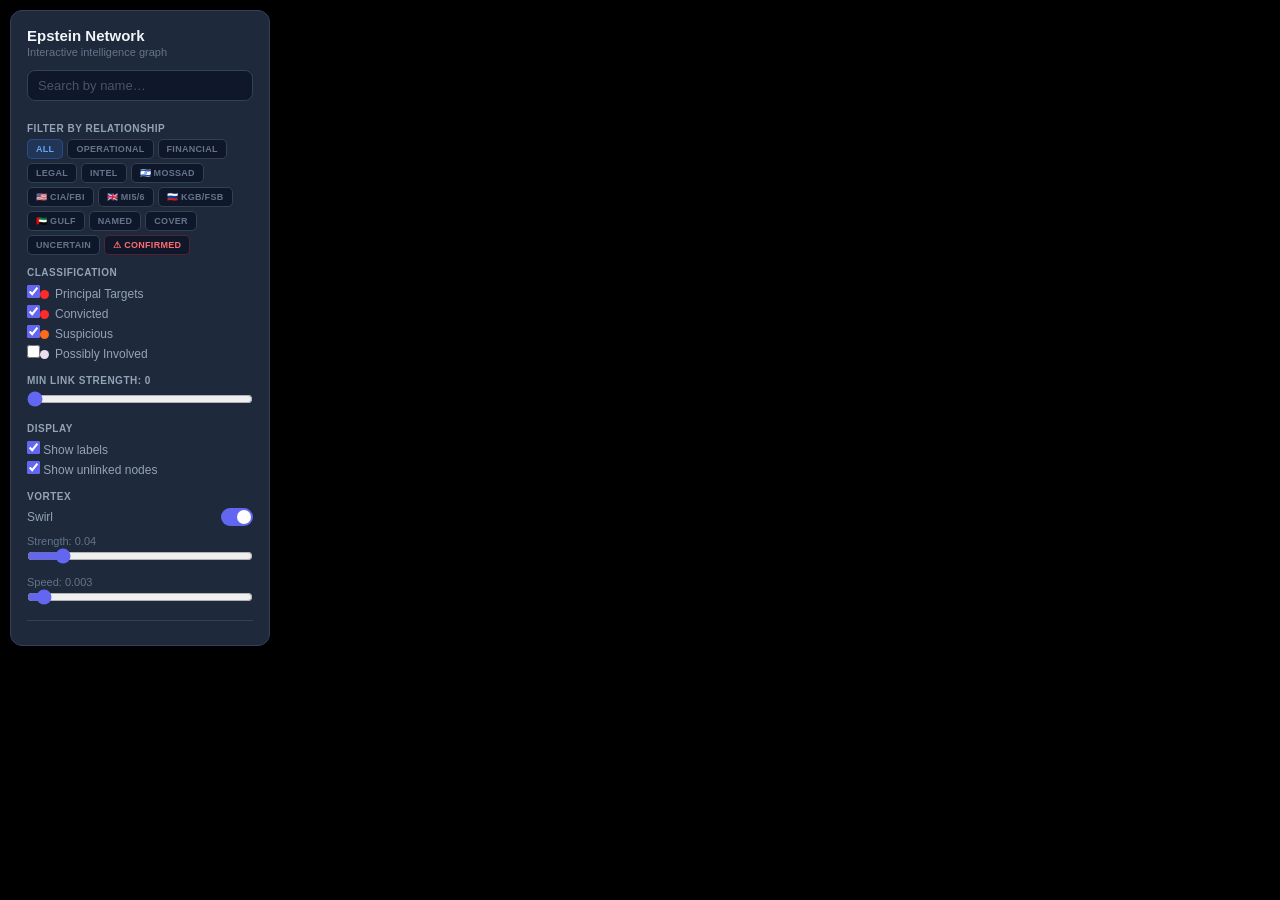
==== commit 1b2f3d80: "Remove all ghost node references from categories in index.html" ====
--- a/index.html
+++ b/index.html
@@ -63,6 +63,12 @@
 .tb{display:inline-block;padding:5px 14px;border-radius:8px;font-size:13px;font-weight:800;letter-spacing:1.5px}
 .ctag{display:inline-block;padding:3px 9px;border-radius:20px;font-size:10px;font-weight:600;background:#0f172a;color:#94a3b8;border:1px solid #334155;margin:2px}
 #graph{display:block;position:fixed;top:0;left:0}
+#vortex-row{display:flex;align-items:center;gap:8px;margin-top:6px}
+#vortex-row label{margin:0;flex:1}
+#vortex-toggle{appearance:none;width:32px;height:18px;background:#334155;border-radius:9px;cursor:pointer;position:relative;transition:background 0.2s;flex-shrink:0}
+#vortex-toggle:checked{background:#6366f1}
+#vortex-toggle::after{content:'';position:absolute;width:14px;height:14px;background:#fff;border-radius:50%;top:2px;left:2px;transition:left 0.2s}
+#vortex-toggle:checked::after{left:16px}
 </style>
 </head>
 <body>
@@ -91,12 +97,25 @@
   <label><input type="checkbox" class="tf" value="center" checked><span class="dot" style="background:#ff2a2a"></span>Principal Targets</label>
   <label><input type="checkbox" class="tf" value="convicted" checked><span class="dot" style="background:#ff2a2a"></span>Convicted</label>
   <label><input type="checkbox" class="tf" value="suspicious" checked><span class="dot" style="background:#ff6b1a"></span>Suspicious</label>
-  <label><input type="checkbox" class="tf" value="possibly"><span class="dot" style="background:#3b82f6"></span>Possibly Involved</label>
+  <label><input type="checkbox" class="tf" value="possibly"><span class="dot" style="background:#e8e0f0"></span>Possibly Involved</label>
   <h2>Min link strength: <span id="sv">0</span></h2>
   <input type="range" id="str" min="0" max="1" step="0.1" value="0">
   <h2>Display</h2>
   <label><input type="checkbox" id="labels" checked> Show labels</label>
   <label><input type="checkbox" id="orphans" checked> Show unlinked nodes</label>
+  <h2>Vortex</h2>
+  <div id="vortex-row">
+    <label style="color:#94a3b8;font-size:12px">Swirl</label>
+    <input type="checkbox" id="vortex-toggle" checked>
+  </div>
+  <label style="margin-top:6px">
+    <span style="color:#64748b;font-size:11px">Strength: <span id="vv">0.04</span></span>
+    <input type="range" id="vortex-str" min="0" max="0.3" step="0.01" value="0.04">
+  </label>
+  <label style="margin-top:4px">
+    <span style="color:#64748b;font-size:11px">Speed: <span id="vs">0.003</span></span>
+    <input type="range" id="vortex-speed" min="0.001" max="0.05" step="0.001" value="0.003">
+  </label>
   <div id="stats"></div>
 </div>
 
@@ -158,13 +177,12 @@
 };
 const catNames={operational:"Operational",financial:"Financial",legal:"Legal Shield",intel:"Intelligence",intel_il:"🇮🇱 Mossad/IL",intel_us:"🇺🇸 CIA/FBI",intel_uk:"🇬🇧 MI5/MI6",intel_ru:"🇷🇺 KGB/FSB",intel_ae:"🇦🇪 Gulf",named:"Named by Victims",cover:"Social Cover",uncertain:"Uncertain",confirmed:"⚠ Confirmed"};
 
-/* ── 3-TIER COLOR SYSTEM ── */
 const BRIGHT_RED='#ff2a2a';
 const BRIGHT_ORANGE='#ff8c00';
 const BRIGHT_BLUE='#3b82f6';
+const NODE_WHITE='#e8e0f0';
 const DARK_BLUE='#1e40af';
 
-// RED: confirmed predators — convicted, named under oath, settled, direct participants
 const RED_SET=new Set([
   "epstein","maxwell_g","brunel","nader","dershowitz",
   "andrew","dubin","minsky","richardson","mitchell",
@@ -175,15 +193,15 @@
   "staley","eva_dubin"
 ]);
 
-// ORANGE: almost certainly pedophiles — strong evidence of sexual abuse of minors, no conviction yet
 const ORANGE_SET=new Set([
   "trump","clinton","musk","branson","barak",
-  "wexner","mbs","joi_ito","barr_w"
+  "wexner","mbs","joi_ito","barr_w","gates"
 ]);
 
 function nColor(d){
   if(RED_SET.has(d.id)) return BRIGHT_RED;
   if(ORANGE_SET.has(d.id)) return BRIGHT_ORANGE;
+  if(d.type==="possibly") return NODE_WHITE;
   return BRIGHT_BLUE;
 }
 
@@ -224,9 +242,14 @@
   }
 }
 
-nodes.forEach(d=>{
-  d.x=W/2+(Math.random()-0.5)*W*0.6;
-  d.y=H/2+(Math.random()-0.5)*H*0.6;
+/* ── CHANGE 1: golden-angle spiral pre-positioning instead of random ── */
+nodes.forEach((d,i)=>{
+  if(i===0){d.x=W/2;d.y=H/2;return;}
+  const angle=i*2.399963; /* golden angle in radians */
+  const ring=Math.sqrt(i/nodes.length);
+  const dist=80+ring*Math.min(W,H)*0.32;
+  d.x=W/2+Math.cos(angle)*dist;
+  d.y=H/2+Math.sin(angle)*dist;
 });
 
 const linkBaseRGB=[[239,68,68],[251,146,60],[100,116,139],[71,85,105]];
@@ -251,7 +274,7 @@
 function rebuildLabelColors(){
   for(let i=0;i<nodes.length;i++){
     const c=nColor(nodes[i]);
-    nodeLabelColor[i]=c===BRIGHT_RED?'#fca5a5':c===BRIGHT_ORANGE?'#fdba74':'#93c5fd';
+    nodeLabelColor[i]=c===BRIGHT_RED?'#fca5a5':c===BRIGHT_ORANGE?'#fdba74':c===NODE_WHITE?'#d4c8e8':'#93c5fd';
   }
 }
 
@@ -259,10 +282,56 @@
 function rebuildBorderVariants(){
   for(let i=0;i<nodes.length;i++){
     const c=nColor(nodes[i]);
-    nodeBorderVariant[i]=c===BRIGHT_RED?2:c===BRIGHT_ORANGE?3:1;
-  }
-}
-
+    nodeBorderVariant[i]=c===BRIGHT_RED?2:c===BRIGHT_ORANGE?3:nodes[i].type==="possibly"?4:1;
+  }
+}
+
+/* ═══════════════════════════════════════════════════════
+   VORTEX FORCE — ultra-slow galactic swirl
+   ═══════════════════════════════════════════════════════ */
+let vortexEnabled=true;
+let vortexStrength=0.04;
+let vortexSpeed=0.003;
+let _vortexAngle=0;
+let _lastVortexTime=performance.now();
+
+function forceVortex(){
+  let nodes_ref,cx=W/2,cy=H/2;
+
+  function force(alpha){
+    if(!vortexEnabled) return;
+    const now=performance.now();
+    const dt=Math.min((now-_lastVortexTime)/1000,0.05);
+    _lastVortexTime=now;
+    _vortexAngle+=vortexSpeed*dt;
+
+    /* ── CHANGE 2: floor alpha so swirl never dies even when sim is "settled" ── */
+    const baseStrength=vortexStrength*Math.max(alpha,0.15);
+
+    for(const d of nodes_ref){
+      if(d.fx!=null) continue;
+      const dx=d.x-cx, dy=d.y-cy;
+      const dist=Math.sqrt(dx*dx+dy*dy)||1;
+
+      const ttx= dy/dist;
+      const tty=-dx/dist;
+
+      const falloff=Math.min(dist/120,1)*Math.max(1-(dist/1200),0.02);
+      const swirl=baseStrength*falloff*6;
+
+      d.vx+=ttx*swirl;
+      d.vy+=tty*swirl;
+    }
+  }
+
+  force.initialize=function(n){ nodes_ref=n; };
+  return force;
+}
+
+/* ── CHANGE 3: alphaDecay(0) + alphaMin(0) so sim never idles;
+      alphaTarget(0.18) keeps it permanently active;
+      velocityDecay starts at 0.95 (heavy damping, no bounce on load),
+      then eases to 0.75 after 1.5 s ── */
 const sim=d3.forceSimulation(nodes)
   .force("link",d3.forceLink(links).id(d=>d.id)
     .distance(d=>40+((1-(d.strength||0.5))*80))
@@ -272,13 +341,21 @@
   .force("collision",d3.forceCollide().radius(d=>(d.radius*S)+4).strength(0.7).iterations(2))
   .force("x",d3.forceX(W/2).strength(0.04))
   .force("y",d3.forceY(H/2).strength(0.04))
-  .velocityDecay(0.4)
-  .alphaDecay(0.02)
-  .alphaMin(0.001)
+  .force("vortex",forceVortex())
+  .velocityDecay(0.95)   /* heavy damping on load — no explosion */
+  .alphaDecay(0)          /* never decay to zero */
+  .alphaMin(0)            /* no minimum floor to stop at */
+  .alphaTarget(0.18)      /* permanently active target */
+  .alpha(0.10)            /* start LOW so nodes ease in gently */
   .on("tick",scheduleRedraw);
 
+/* ease damping to normal after nodes have settled */
+setTimeout(()=>{ sim.velocityDecay(0.75).alpha(0.18); }, 1500);
+
+sim.restart();
+
 const epInit=nodeMap.get("epstein");
-if(epInit){epInit.x=W/2;epInit.y=H/2;epInit.fx=W/2;epInit.fy=W/2;}
+if(epInit){epInit.x=W/2;epInit.y=H/2;epInit.fx=W/2;epInit.fy=H/2;}
 
 for(let i=0;i<links.length;i++){
   const l=links[i];
@@ -330,10 +407,6 @@
 
 function draw(){
   rafId=null;
-
-  const hovId=hoveredNode?hoveredNode.id:null;
-  if(!_dirty && hovId===_lastHov && scale===_lastScale && tx===_lastTx && ty===_lastTy) return;
-  _dirty=false; _lastHov=hovId; _lastScale=scale; _lastTx=tx; _lastTy=ty;
 
   ctx.setTransform(DPR,0,0,DPR,0,0);
   ctx.fillStyle="#0f172a";
@@ -377,6 +450,7 @@
 
   /* ── nodes ──────────────────────────────────────────────────────── */
   ctx.lineWidth=1.2;
+  const pulseT=performance.now()*0.001;
   for(let i=0;i<nodes.length;i++){
     const d=nodes[i]; if(!visSet.has(d.id)) continue;
     const op=nodeOpacity[i]; if(op<=0.01) continue;
@@ -394,13 +468,24 @@
     ctx.globalAlpha=fop;
     const isHovered=hov&&d.id===hov.id;
     const isConn=conn&&conn.has(d.id)&&!isHovered;
-    const dr=isConn?r*1.08:r;
+    const bv=nodeBorderVariant[i];
+    const dr=isConn?r*1.08:bv===4?r*0.7:r;
+
+    if(bv===4){
+      const pulse=0.5+0.5*Math.sin(pulseT*1.8+i*1.7);
+      ctx.globalAlpha=fop*(0.06+pulse*0.12);
+      ctx.beginPath(); ctx.arc(d.x,d.y,dr+6+pulse*8,0,Math.PI*2);
+      ctx.fillStyle=`rgba(168,130,220,${(0.15+pulse*0.2).toFixed(3)})`; ctx.fill();
+      ctx.globalAlpha=fop*(0.08+pulse*0.07);
+      ctx.beginPath(); ctx.arc(d.x,d.y,dr+3,0,Math.PI*2);
+      ctx.fillStyle='rgba(192,160,240,0.3)'; ctx.fill();
+      ctx.globalAlpha=fop;
+    }
 
     ctx.beginPath(); ctx.arc(d.x,d.y,dr,0,Math.PI*2);
     ctx.fillStyle=color; ctx.fill();
 
-    const bv=nodeBorderVariant[i];
-    ctx.strokeStyle=bv===2?strokeRed:bv===3?strokeOrange:bv===1?strokeBlue:strokeNormal;
+    ctx.strokeStyle=bv===2?strokeRed:bv===3?strokeOrange:bv===4?'rgba(192,168,224,0.4)':bv===1?strokeBlue:strokeNormal;
     ctx.stroke();
 
     if(isHovered){
@@ -442,6 +527,8 @@
   }
   ctx.globalAlpha=1;
   ctx.restore();
+
+  _lastHov=hoveredNode?hoveredNode.id:null; _lastScale=scale; _lastTx=tx; _lastTy=ty;
 }
 
 function scheduleRedraw(){
@@ -478,7 +565,7 @@
 }
 function stopSim(){
   if(refitTimer){clearTimeout(refitTimer);refitTimer=null;}
-  sim.stop();simRunning=false;sim.on("tick.r",null).on("end.r",null);
+  simRunning=false;sim.on("tick.r",null).on("end.r",null);
 }
 
 function refitVis(){
@@ -503,15 +590,16 @@
       if(!vis.has(d.id)){d.x=cx;d.y=cy;}
     }
     sim.on("tick.r",()=>{markDirty();scheduleRedraw();});
-    sim.on("end.r",()=>{
-      simRunning=false;sim.on("tick.r",null).on("end.r",null);
+    simRunning=true;
+    sim.alpha(0.10).alphaTarget(0.18).restart();
+    setTimeout(()=>{
+      sim.on("tick.r",null).on("end.r",null);
       if(activeCat==="all"){
         const ep=nodeMap.get("epstein");
         if(ep){ep.fx=W/2;ep.fy=H/2;}
       }
       restoreForces();scheduleRedraw();
-    });
-    simRunning=true;sim.alpha(1).alphaDecay(0.02).alphaTarget(0).restart();
+    },4000);
   },80);
 }
 
@@ -551,7 +639,7 @@
   if(e.button!==0) return;
   mdX=e.clientX;mdY=e.clientY;mdT=Date.now();
   const g=toGraph(e.clientX,e.clientY),hit=hitTest(g.x,g.y);
-  if(hit){dragNode=hit;dragSX=e.clientX;dragSY=e.clientY;hit.fx=hit.x;hit.fy=hit.y;sim.alphaTarget(0.06).restart();}
+  if(hit){dragNode=hit;dragSX=e.clientX;dragSY=e.clientY;hit.fx=hit.x;hit.fy=hit.y;sim.alphaTarget(0.18).restart();}
   else{isPanning=true;panSX=e.clientX;panSY=e.clientY;panSTx=tx;panSTy=ty;}
 });
 canvas.addEventListener("mousemove",e=>{
@@ -568,7 +656,7 @@
     if(moved<5&&elapsed<300) openDossier(dragNode);
     dragNode.fx=null;dragNode.fy=null;
     if(dragNode.id==="epstein"&&activeCat==="all"){dragNode.fx=W/2;dragNode.fy=H/2;}
-    dragNode=null;sim.alphaTarget(0).alpha(0.1).restart();
+    dragNode=null;sim.alphaTarget(0.18).restart();
     scheduleRedraw();
   }
   if(isPanning){
@@ -580,7 +668,7 @@
   if(dragNode){
     dragNode.fx=null;dragNode.fy=null;
     if(dragNode.id==="epstein"&&activeCat==="all"){dragNode.fx=W/2;dragNode.fy=H/2;}
-    dragNode=null;sim.alphaTarget(0).alpha(0.1).restart();
+    dragNode=null;sim.alphaTarget(0.18).restart();
   }
   hoveredNode=null;isPanning=false;tipEl.style.display="none";scheduleRedraw();
 });
@@ -673,6 +761,22 @@
 document.getElementById("orphans").addEventListener("change",e=>{showOrphans=e.target.checked;applyFilters();});
 document.getElementById("str").addEventListener("input",e=>{minStrength=+e.target.value;document.getElementById("sv").textContent=minStrength.toFixed(1);applyFilters();});
 document.querySelectorAll(".tf").forEach(cb=>cb.addEventListener("change",()=>applyFilters()));
+
+/* ── vortex controls ── */
+document.getElementById("vortex-toggle").addEventListener("change",e=>{
+  vortexEnabled=e.target.checked;
+  if(vortexEnabled) sim.alphaTarget(0.18).restart();
+});
+document.getElementById("vortex-str").addEventListener("input",e=>{
+  vortexStrength=+e.target.value;
+  document.getElementById("vv").textContent=(+e.target.value).toFixed(2);
+  if(vortexEnabled) sim.alphaTarget(0.18).restart();
+});
+document.getElementById("vortex-speed").addEventListener("input",e=>{
+  vortexSpeed=+e.target.value;
+  document.getElementById("vs").textContent=(+e.target.value).toFixed(3);
+});
+
 document.querySelectorAll("#cat-buttons .cat-btn").forEach(btn=>btn.addEventListener("click",()=>{
   document.querySelectorAll("#cat-buttons .cat-btn").forEach(b=>b.classList.remove("active"));
   btn.classList.add("active"); activeCat=btn.dataset.cat;
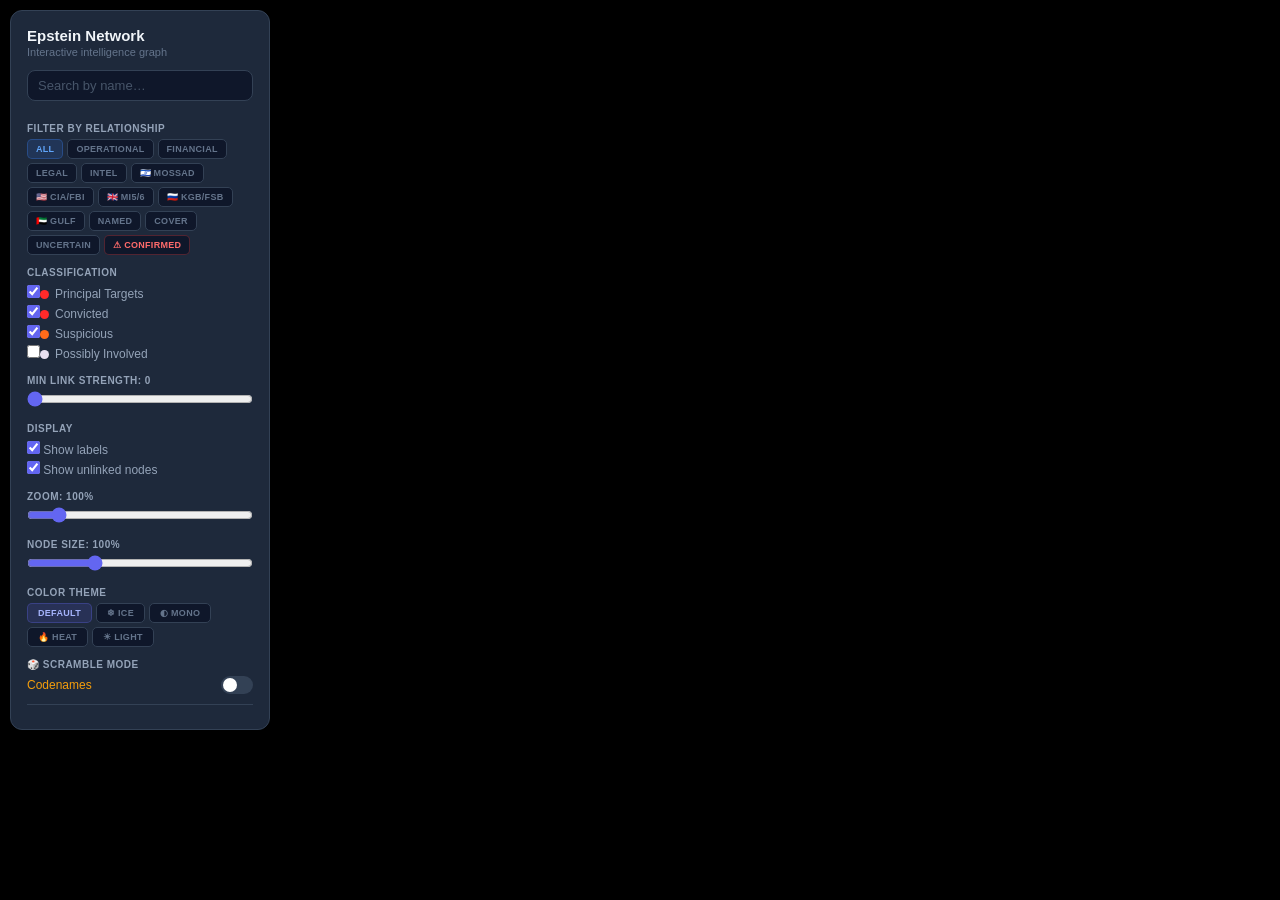
==== commit cbb53503: "Fix ice theme to blue/white only, add professional light mode theme" ====
--- a/index.html
+++ b/index.html
@@ -6,77 +6,129 @@
 <style>
 *{margin:0;padding:0;box-sizing:border-box}
 body{background:#0f172a;font-family:-apple-system,BlinkMacSystemFont,'Segoe UI',sans-serif;overflow:hidden;color:#e2e8f0;background-image:linear-gradient(rgba(148,163,184,0.04) 1px,transparent 1px),linear-gradient(90deg,rgba(148,163,184,0.04) 1px,transparent 1px);background-size:40px 40px}
+body.light-mode{background:#f8fafc;color:#1e293b;background-image:linear-gradient(rgba(148,163,184,0.08) 1px,transparent 1px),linear-gradient(90deg,rgba(148,163,184,0.08) 1px,transparent 1px)}
 #controls{position:fixed;top:10px;left:10px;background:#1e293b;border:1px solid #334155;border-radius:12px;padding:16px;z-index:10;width:260px;max-height:95vh;overflow-y:auto;box-shadow:0 4px 6px -1px rgba(0,0,0,0.3)}
+body.light-mode #controls{background:#ffffff;border-color:#e2e8f0;box-shadow:0 4px 12px -1px rgba(0,0,0,0.08)}
 #controls::-webkit-scrollbar{width:4px}
 #controls::-webkit-scrollbar-thumb{background:#334155;border-radius:2px}
+body.light-mode #controls::-webkit-scrollbar-thumb{background:#cbd5e1}
 #controls h1{font-size:15px;color:#f1f5f9;margin-bottom:2px;font-weight:700}
+body.light-mode #controls h1{color:#0f172a}
 #controls .sub{font-size:11px;color:#64748b;margin-bottom:12px}
+body.light-mode #controls .sub{color:#94a3b8}
 #controls h2{font-size:10px;color:#94a3b8;margin:12px 0 5px;text-transform:uppercase;letter-spacing:0.5px;font-weight:600}
+body.light-mode #controls h2{color:#64748b}
 #controls label{display:block;font-size:12px;padding:2px 0;cursor:pointer;color:#94a3b8}
 #controls label:hover{color:#f1f5f9}
+body.light-mode #controls label{color:#475569}
+body.light-mode #controls label:hover{color:#0f172a}
 #search{width:100%;padding:7px 10px;background:#0f172a;border:1px solid #334155;border-radius:8px;color:#f1f5f9;font-size:13px;margin-bottom:10px;font-family:inherit;outline:none}
 #search:focus{border-color:#6366f1}
 #search::placeholder{color:#475569}
+body.light-mode #search{background:#f8fafc;border-color:#e2e8f0;color:#0f172a}
+body.light-mode #search:focus{border-color:#3b82f6}
+body.light-mode #search::placeholder{color:#94a3b8}
 .dot{display:inline-block;width:9px;height:9px;border-radius:50%;margin-right:6px;vertical-align:middle}
 #controls input[type=range]{width:100%;accent-color:#6366f1}
+body.light-mode #controls input[type=range]{accent-color:#3b82f6}
 #controls input[type=checkbox]{accent-color:#6366f1}
+body.light-mode #controls input[type=checkbox]{accent-color:#3b82f6}
 #stats{font-size:11px;color:#475569;margin-top:10px;border-top:1px solid #334155;padding-top:8px;line-height:1.6}
+body.light-mode #stats{color:#94a3b8;border-top-color:#e2e8f0}
 .cat-buttons{display:flex;gap:4px;flex-wrap:wrap;margin-bottom:8px}
 .cat-btn{padding:4px 8px;border-radius:5px;font-size:9px;font-weight:600;border:1px solid #334155;background:#0f172a;color:#64748b;cursor:pointer;text-transform:uppercase;letter-spacing:0.3px}
 .cat-btn:hover{background:rgba(255,255,255,.06)}
 .cat-btn.active{background:rgba(59,130,246,.15);color:#60a5fa;border-color:rgba(59,130,246,.3)}
+body.light-mode .cat-btn{background:#f8fafc;border-color:#e2e8f0;color:#64748b}
+body.light-mode .cat-btn:hover{background:#f1f5f9}
+body.light-mode .cat-btn.active{background:rgba(59,130,246,.08);color:#2563eb;border-color:rgba(59,130,246,.3)}
 .conf-btn{border-color:rgba(239,68,68,0.3)!important;color:#ff6b6b!important}
 .conf-btn.active{background:rgba(239,68,68,0.2)!important;color:#ff4444!important;border-color:rgba(239,68,68,0.5)!important}
+body.light-mode .conf-btn{color:#ef4444!important}
+body.light-mode .conf-btn.active{background:rgba(239,68,68,0.08)!important;color:#dc2626!important;border-color:rgba(239,68,68,0.3)!important}
 #tip{position:fixed;top:0;left:0;background:#1e293b;border:1px solid #334155;border-radius:10px;padding:12px;font-size:12px;max-width:340px;pointer-events:none;display:none;z-index:20;line-height:1.6;color:#cbd5e1;box-shadow:0 10px 15px -3px rgba(0,0,0,0.4)}
+body.light-mode #tip{background:#ffffff;border-color:#e2e8f0;color:#475569;box-shadow:0 10px 25px -3px rgba(0,0,0,0.1)}
 #tip .name{font-size:14px;font-weight:700;margin-bottom:3px;color:#f1f5f9}
+body.light-mode #tip .name{color:#0f172a}
 #tip .lbl{color:#64748b;font-size:10px;text-transform:uppercase;letter-spacing:0.3px;font-weight:600}
 #tip .hint{margin-top:6px;color:#475569;font-size:10px;font-style:italic}
+body.light-mode #tip .hint{color:#94a3b8}
 #dos{position:fixed;top:0;right:0;width:500px;height:100vh;background:#1e293b;border-left:1px solid #334155;z-index:30;overflow-y:auto;font-size:13px;color:#cbd5e1;box-shadow:-20px 0 60px rgba(0,0,0,0.4);transform:translateX(500px);transition:transform 0.3s cubic-bezier(0.4,0,0.2,1)}
 #dos.open{transform:translateX(0)}
+body.light-mode #dos{background:#ffffff;border-left-color:#e2e8f0;color:#475569;box-shadow:-10px 0 40px rgba(0,0,0,0.06)}
 #dos-hdr{background:#1e293b;padding:22px 26px 18px;border-bottom:1px solid #334155;position:sticky;top:0;z-index:2}
+body.light-mode #dos-hdr{background:#ffffff;border-bottom-color:#e2e8f0}
 #dos-x{position:absolute;top:14px;right:18px;background:#0f172a;border:none;color:#64748b;font-size:15px;width:34px;height:34px;border-radius:8px;cursor:pointer;display:flex;align-items:center;justify-content:center}
 #dos-x:hover{background:#334155;color:#f1f5f9}
+body.light-mode #dos-x{background:#f1f5f9;color:#94a3b8}
+body.light-mode #dos-x:hover{background:#e2e8f0;color:#0f172a}
 #dos-name{font-size:22px;font-weight:800;margin-bottom:2px;color:#f1f5f9}
+body.light-mode #dos-name{color:#0f172a}
 #dos-role{font-size:13px;color:#94a3b8;margin-bottom:6px}
 #dos-status{display:inline-block;margin-right:5px;padding:3px 10px;border-radius:6px;font-size:10px;font-weight:700;letter-spacing:0.5px}
 #dos-nw{display:inline-block;padding:3px 10px;border-radius:6px;font-size:10px;font-weight:600;background:rgba(34,197,94,0.1);color:#4ade80;border:1px solid rgba(34,197,94,0.2)}
+body.light-mode #dos-nw{background:rgba(34,197,94,0.06);color:#16a34a;border-color:rgba(34,197,94,0.15)}
 #dos-body{padding:22px 26px 48px}
 .cls-banner{text-align:center;padding:7px;font-size:9px;letter-spacing:2px;font-weight:700;background:#0f172a;color:#475569;border-bottom:1px solid #334155}
+body.light-mode .cls-banner{background:#f8fafc;color:#94a3b8;border-bottom-color:#e2e8f0}
 .ds{margin-bottom:22px}
 .ds h3{font-size:11px;text-transform:uppercase;letter-spacing:1px;color:#818cf8;margin-bottom:9px;padding-bottom:5px;border-bottom:2px solid #1e293b;font-weight:700}
+body.light-mode .ds h3{color:#3b82f6;border-bottom-color:#f1f5f9}
 .ds p{color:#94a3b8;line-height:1.8;font-size:13px}
+body.light-mode .ds p{color:#475569}
 .df{margin-bottom:7px}
 .df .fl{color:#475569;font-size:10px;text-transform:uppercase;letter-spacing:0.5px;font-weight:600}
+body.light-mode .df .fl{color:#94a3b8}
 .df .fv{color:#e2e8f0;margin-top:2px;font-weight:500}
+body.light-mode .df .fv{color:#1e293b}
 .cal{background:rgba(245,158,11,0.08);border-left:3px solid #f59e0b;padding:11px 14px;border-radius:0 8px 8px 0;margin:10px 0;font-size:12px;color:#fbbf24;line-height:1.7}
+body.light-mode .cal{background:rgba(245,158,11,0.05);color:#b45309}
 .cal.red{background:rgba(239,68,68,0.08);border-left-color:#ef4444;color:#fca5a5}
+body.light-mode .cal.red{background:rgba(239,68,68,0.04);color:#dc2626}
 .cal.blue{background:rgba(59,130,246,0.08);border-left-color:#3b82f6;color:#93c5fd}
+body.light-mode .cal.blue{background:rgba(59,130,246,0.04);color:#2563eb}
 .cal.gray{background:rgba(100,116,139,0.08);border-left-color:#64748b;color:#94a3b8}
+body.light-mode .cal.gray{background:rgba(100,116,139,0.04);color:#64748b}
 .cl{list-style:none;padding:0}
 .cl li{padding:9px 11px;margin-bottom:3px;background:#0f172a;border-radius:8px;border-left:3px solid #334155;cursor:pointer;display:flex;justify-content:space-between;align-items:center;transition:background 0.12s,border-left-color 0.12s,transform 0.12s}
 .cl li:hover{background:#1e293b;border-left-color:#818cf8;transform:translateX(2px)}
+body.light-mode .cl li{background:#f8fafc;border-left-color:#e2e8f0}
+body.light-mode .cl li:hover{background:#f1f5f9;border-left-color:#3b82f6}
 .cn{color:#e2e8f0;font-size:12px;font-weight:500}
+body.light-mode .cn{color:#1e293b}
 .cs{font-size:10px;padding:3px 7px;border-radius:20px;font-weight:700}
 .sh{background:rgba(239,68,68,0.12);color:#ef4444}
 .sm{background:rgba(251,146,60,0.12);color:#fb923c}
 .sl{background:rgba(100,116,139,0.12);color:#64748b}
+body.light-mode .sh{background:rgba(239,68,68,0.08);color:#dc2626}
+body.light-mode .sm{background:rgba(251,146,60,0.08);color:#ea580c}
+body.light-mode .sl{background:rgba(100,116,139,0.08);color:#64748b}
 .tb{display:inline-block;padding:5px 14px;border-radius:8px;font-size:13px;font-weight:800;letter-spacing:1.5px}
 .ctag{display:inline-block;padding:3px 9px;border-radius:20px;font-size:10px;font-weight:600;background:#0f172a;color:#94a3b8;border:1px solid #334155;margin:2px}
+body.light-mode .ctag{background:#f8fafc;color:#475569;border-color:#e2e8f0}
 #graph{display:block;position:fixed;top:0;left:0}
-#vortex-row{display:flex;align-items:center;gap:8px;margin-top:6px}
-#vortex-row label{margin:0;flex:1}
-#vortex-toggle{appearance:none;width:32px;height:18px;background:#334155;border-radius:9px;cursor:pointer;position:relative;transition:background 0.2s;flex-shrink:0}
-#vortex-toggle:checked{background:#6366f1}
-#vortex-toggle::after{content:'';position:absolute;width:14px;height:14px;background:#fff;border-radius:50%;top:2px;left:2px;transition:left 0.2s}
-#vortex-toggle:checked::after{left:16px}
+#scramble-row{display:flex;align-items:center;gap:8px;margin-top:6px}
+#scramble-row label{margin:0;flex:1}
+#scramble-toggle{appearance:none;width:32px;height:18px;background:#334155;border-radius:9px;cursor:pointer;position:relative;transition:background 0.2s;flex-shrink:0}
+#scramble-toggle:checked{background:#f59e0b}
+#scramble-toggle::after{content:'';position:absolute;width:14px;height:14px;background:#fff;border-radius:50%;top:2px;left:2px;transition:left 0.2s}
+#scramble-toggle:checked::after{left:16px}
+body.light-mode #scramble-toggle{background:#cbd5e1}
+.theme-row{display:flex;gap:4px;flex-wrap:wrap;margin-top:4px}
+.theme-btn{padding:4px 10px;border-radius:5px;font-size:9px;font-weight:600;border:1px solid #334155;background:#0f172a;color:#64748b;cursor:pointer;text-transform:uppercase;letter-spacing:0.3px}
+.theme-btn:hover{background:rgba(255,255,255,.06)}
+.theme-btn.active{background:rgba(99,102,241,.15);color:#a5b4fc;border-color:rgba(99,102,241,.3)}
+body.light-mode .theme-btn{background:#f8fafc;border-color:#e2e8f0;color:#64748b}
+body.light-mode .theme-btn:hover{background:#f1f5f9}
+body.light-mode .theme-btn.active{background:rgba(59,130,246,.08);color:#2563eb;border-color:rgba(59,130,246,.25)}
 </style>
 </head>
 <body>
 <div id="controls">
-  <h1>Epstein Network</h1>
-  <div class="sub">Interactive intelligence graph</div>
+  <h1 id="ctrl-title">Epstein Network</h1>
+  <div class="sub" id="ctrl-sub">Interactive intelligence graph</div>
   <input type="text" id="search" placeholder="Search by name…">
-  <h2>Filter by relationship</h2>
+  <h2 id="ctrl-filter-h">Filter by relationship</h2>
   <div class="cat-buttons" id="cat-buttons">
     <button class="cat-btn active" data-cat="all">All</button>
     <button class="cat-btn" data-cat="operational">Operational</button>
@@ -94,35 +146,39 @@
     <button class="cat-btn conf-btn" data-cat="confirmed">⚠ Confirmed</button>
   </div>
   <h2>Classification</h2>
-  <label><input type="checkbox" class="tf" value="center" checked><span class="dot" style="background:#ff2a2a"></span>Principal Targets</label>
-  <label><input type="checkbox" class="tf" value="convicted" checked><span class="dot" style="background:#ff2a2a"></span>Convicted</label>
-  <label><input type="checkbox" class="tf" value="suspicious" checked><span class="dot" style="background:#ff6b1a"></span>Suspicious</label>
-  <label><input type="checkbox" class="tf" value="possibly"><span class="dot" style="background:#e8e0f0"></span>Possibly Involved</label>
+  <label><input type="checkbox" class="tf" value="center" checked><span class="dot dot-center" style="background:#ff2a2a"></span>Principal Targets</label>
+  <label><input type="checkbox" class="tf" value="convicted" checked><span class="dot dot-convicted" style="background:#ff2a2a"></span>Convicted</label>
+  <label><input type="checkbox" class="tf" value="suspicious" checked><span class="dot dot-suspicious" style="background:#ff6b1a"></span>Suspicious</label>
+  <label><input type="checkbox" class="tf" value="possibly"><span class="dot dot-possibly" style="background:#e8e0f0"></span>Possibly Involved</label>
   <h2>Min link strength: <span id="sv">0</span></h2>
   <input type="range" id="str" min="0" max="1" step="0.1" value="0">
   <h2>Display</h2>
   <label><input type="checkbox" id="labels" checked> Show labels</label>
   <label><input type="checkbox" id="orphans" checked> Show unlinked nodes</label>
-  <h2>Vortex</h2>
-  <div id="vortex-row">
-    <label style="color:#94a3b8;font-size:12px">Swirl</label>
-    <input type="checkbox" id="vortex-toggle" checked>
+  <h2>Zoom: <span id="zv">100</span>%</h2>
+  <input type="range" id="zoom-slider" min="10" max="800" step="1" value="100">
+  <h2>Node Size: <span id="nsv">100</span>%</h2>
+  <input type="range" id="node-size-slider" min="20" max="300" step="5" value="100">
+  <h2>Color Theme</h2>
+  <div class="theme-row" id="theme-buttons">
+    <button class="theme-btn active" data-theme="default">Default</button>
+    <button class="theme-btn" data-theme="ice">❄ Ice</button>
+    <button class="theme-btn" data-theme="mono">◐ Mono</button>
+    <button class="theme-btn" data-theme="heat">🔥 Heat</button>
+    <button class="theme-btn" data-theme="light">☀ Light</button>
   </div>
-  <label style="margin-top:6px">
-    <span style="color:#64748b;font-size:11px">Strength: <span id="vv">0.04</span></span>
-    <input type="range" id="vortex-str" min="0" max="0.3" step="0.01" value="0.04">
-  </label>
-  <label style="margin-top:4px">
-    <span style="color:#64748b;font-size:11px">Speed: <span id="vs">0.003</span></span>
-    <input type="range" id="vortex-speed" min="0.001" max="0.05" step="0.001" value="0.003">
-  </label>
+  <h2>🎲 Scramble Mode</h2>
+  <div id="scramble-row">
+    <label style="color:#f59e0b;font-size:12px">Codenames</label>
+    <input type="checkbox" id="scramble-toggle">
+  </div>
   <div id="stats"></div>
 </div>
 
 <div id="tip"></div>
 
 <div id="dos">
-  <div class="cls-banner">NETWORK INTELLIGENCE DOSSIER — RESTRICTED</div>
+  <div class="cls-banner" id="dos-banner">NETWORK INTELLIGENCE DOSSIER — RESTRICTED</div>
   <div id="dos-hdr">
     <button id="dos-x">✕</button>
     <div id="dos-name"></div>
@@ -177,11 +233,61 @@
 };
 const catNames={operational:"Operational",financial:"Financial",legal:"Legal Shield",intel:"Intelligence",intel_il:"🇮🇱 Mossad/IL",intel_us:"🇺🇸 CIA/FBI",intel_uk:"🇬🇧 MI5/MI6",intel_ru:"🇷🇺 KGB/FSB",intel_ae:"🇦🇪 Gulf",named:"Named by Victims",cover:"Social Cover",uncertain:"Uncertain",confirmed:"⚠ Confirmed"};
 
-const BRIGHT_RED='#ff2a2a';
-const BRIGHT_ORANGE='#ff8c00';
-const BRIGHT_BLUE='#3b82f6';
-const NODE_WHITE='#e8e0f0';
-const DARK_BLUE='#1e40af';
+const COLOR_THEMES={
+  default:{
+    name:"Default",bg:"#0f172a",isLight:false,
+    red:'#ff2a2a',orange:'#ff8c00',blue:'#3b82f6',white:'#e8e0f0',
+    strokeRed:"rgba(255,42,42,0.4)",strokeOrange:"rgba(255,140,0,0.4)",
+    strokeBlue:"rgba(59,130,246,0.4)",strokeWhite:"rgba(192,168,224,0.4)",
+    labelRed:'#fca5a5',labelOrange:'#fdba74',labelBlue:'#93c5fd',labelWhite:'#d4c8e8',
+    linkRGB:[[239,68,68],[251,146,60],[100,116,139],[71,85,105]],
+    linkAlpha:[0.22,0.12,0.06,0.03],
+    dotCenter:'#ff2a2a',dotConvicted:'#ff2a2a',dotSuspicious:'#ff6b1a',dotPossibly:'#e8e0f0'
+  },
+  ice:{
+    name:"Ice",bg:"#0f172a",isLight:false,
+    red:'#60a5fa',orange:'#93c5fd',blue:'#3b82f6',white:'#e0f2fe',
+    strokeRed:"rgba(96,165,250,0.4)",strokeOrange:"rgba(147,197,253,0.4)",
+    strokeBlue:"rgba(59,130,246,0.4)",strokeWhite:"rgba(224,242,254,0.35)",
+    labelRed:'#bfdbfe',labelOrange:'#dbeafe',labelBlue:'#93c5fd',labelWhite:'#e0f2fe',
+    linkRGB:[[96,165,250],[147,197,253],[59,130,246],[148,163,184]],
+    linkAlpha:[0.25,0.15,0.08,0.04],
+    dotCenter:'#60a5fa',dotConvicted:'#60a5fa',dotSuspicious:'#93c5fd',dotPossibly:'#e0f2fe'
+  },
+  mono:{
+    name:"Mono",bg:"#0f172a",isLight:false,
+    red:'#f1f5f9',orange:'#cbd5e1',blue:'#94a3b8',white:'#64748b',
+    strokeRed:"rgba(241,245,249,0.35)",strokeOrange:"rgba(203,213,225,0.3)",
+    strokeBlue:"rgba(148,163,184,0.3)",strokeWhite:"rgba(100,116,139,0.25)",
+    labelRed:'#f1f5f9',labelOrange:'#e2e8f0',labelBlue:'#cbd5e1',labelWhite:'#94a3b8',
+    linkRGB:[[203,213,225],[148,163,184],[100,116,139],[71,85,105]],
+    linkAlpha:[0.18,0.10,0.06,0.03],
+    dotCenter:'#f1f5f9',dotConvicted:'#f1f5f9',dotSuspicious:'#cbd5e1',dotPossibly:'#64748b'
+  },
+  heat:{
+    name:"Heat",bg:"#0f172a",isLight:false,
+    red:'#ef4444',orange:'#f97316',blue:'#eab308',white:'#fbbf24',
+    strokeRed:"rgba(239,68,68,0.4)",strokeOrange:"rgba(249,115,22,0.4)",
+    strokeBlue:"rgba(234,179,8,0.35)",strokeWhite:"rgba(251,191,36,0.3)",
+    labelRed:'#fca5a5',labelOrange:'#fdba74',labelBlue:'#fde047',labelWhite:'#fef08a',
+    linkRGB:[[239,68,68],[249,115,22],[234,179,8],[161,98,7]],
+    linkAlpha:[0.25,0.15,0.08,0.04],
+    dotCenter:'#ef4444',dotConvicted:'#ef4444',dotSuspicious:'#f97316',dotPossibly:'#fbbf24'
+  },
+  light:{
+    name:"Light",bg:"#f8fafc",isLight:true,
+    red:'#dc2626',orange:'#ea580c',blue:'#2563eb',white:'#64748b',
+    strokeRed:"rgba(220,38,38,0.3)",strokeOrange:"rgba(234,88,12,0.3)",
+    strokeBlue:"rgba(37,99,235,0.3)",strokeWhite:"rgba(100,116,139,0.25)",
+    labelRed:'#991b1b',labelOrange:'#9a3412',labelBlue:'#1e40af',labelWhite:'#475569',
+    linkRGB:[[220,38,38],[234,88,12],[100,116,139],[148,163,184]],
+    linkAlpha:[0.18,0.12,0.07,0.04],
+    dotCenter:'#dc2626',dotConvicted:'#dc2626',dotSuspicious:'#ea580c',dotPossibly:'#64748b'
+  }
+};
+
+let currentTheme='default';
+function getTheme(){ return COLOR_THEMES[currentTheme]; }
 
 const RED_SET=new Set([
   "epstein","maxwell_g","brunel","nader","dershowitz",
@@ -199,17 +305,137 @@
 ]);
 
 function nColor(d){
-  if(RED_SET.has(d.id)) return BRIGHT_RED;
-  if(ORANGE_SET.has(d.id)) return BRIGHT_ORANGE;
-  if(d.type==="possibly") return NODE_WHITE;
-  return BRIGHT_BLUE;
-}
-
-const C={center:BRIGHT_RED,convicted:BRIGHT_RED,suspicious:BRIGHT_ORANGE,possibly:BRIGHT_BLUE};
+  const t=getTheme();
+  if(RED_SET.has(d.id)) return t.red;
+  if(ORANGE_SET.has(d.id)) return t.orange;
+  if(d.type==="possibly") return t.white;
+  return t.blue;
+}
+
+function nColorTier(d){
+  if(RED_SET.has(d.id)) return 0;
+  if(ORANGE_SET.has(d.id)) return 1;
+  if(d.type==="possibly") return 2;
+  return 3;
+}
+
 const Clight={center:"rgba(255,42,42,0.1)",convicted:"rgba(255,42,42,0.1)",suspicious:"rgba(255,140,0,0.1)",possibly:"rgba(59,130,246,0.1)"};
 const Cborder={center:"rgba(255,42,42,0.25)",convicted:"rgba(255,42,42,0.25)",suspicious:"rgba(255,140,0,0.25)",possibly:"rgba(59,130,246,0.25)"};
 const typeLabel={center:"PRINCIPAL TARGET",convicted:"CONVICTED",suspicious:"SUSPICIOUS",possibly:"POSSIBLY INVOLVED"};
 const coreSet=new Set(categories.operational);
+
+/* ═══════════════════════════════════════════════════════
+   SCRAMBLE MODE
+   ═══════════════════════════════════════════════════════ */
+let scrambleMode=false;
+const scrambleMap=new Map();
+const realLabelBackup=new Map();
+
+const SCRAMBLE_ADJECTIVES=[
+  "Shadow","Phantom","Crimson","Velvet","Neon","Cosmic","Quantum","Hollow",
+  "Silent","Frozen","Dark","Electric","Midnight","Crystal","Iron","Golden",
+  "Ghost","Void","Obsidian","Chrome","Acid","Binary","Plasma","Turbo",
+  "Hyper","Ultra","Omega","Apex","Nova","Rogue","Feral","Savage",
+  "Stealth","Cipher","Toxic","Chaos","Storm","Thunder","Glitch","Pixel",
+  "Astral","Nebula","Flux","Prism","Echo","Mirage","Zenith","Viper",
+  "Onyx","Raven","Serpent","Wolf","Falcon","Lynx","Sphinx","Titan",
+  "Coral","Amber","Scarlet","Azure","Emerald","Cobalt","Indigo","Violet",
+  "Wicked","Dire","Grim","Swift","Blaze","Frost","Smog","Haze",
+  "Razor","Dagger","Bullet","Skull","Hex","Wraith","Specter","Banshee"
+];
+
+const SCRAMBLE_NOUNS=[
+  "Orchid","Mantis","Jackal","Lotus","Vortex","Basilisk","Hydra","Condor",
+  "Kraken","Ocelot","Cobra","Panther","Scorpion","Phoenix","Dragon","Raptor",
+  "Mongoose","Barracuda","Chimera","Centaur","Cyclops","Griffin","Pegasus","Minotaur",
+  "Wraith","Specter","Revenant","Golem","Djinn","Banshee","Shade","Ghoul",
+  "Matrix","Node","Vertex","Vector","Tensor","Nexus","Cipher","Protocol",
+  "Meridian","Parallax","Catalyst","Reactor","Pulsar","Quasar","Horizon","Eclipse",
+  "Obsidian","Monolith","Obelisk","Prism","Abyss","Rift","Fracture","Shard",
+  "Nomad","Vagabond","Outcast","Heretic","Pariah","Renegade","Fugitive","Exile",
+  "Frostbite","Nightfall","Daybreak","Sunspot","Starfall","Moonrise","Duskwalker","Dawntreader",
+  "Switchblade","Gauntlet","Warhammer","Crossbow","Trebuchet","Ballista","Stiletto","Claymore"
+];
+
+const SCRAMBLE_TITLES=[
+  "Galactic Overlord","Noodle Baron","Rogue Wizard","Turbo Shaman","Disco Warlord",
+  "Crypto Monk","Interdimensional Fencer","Quantum Plumber","Hypnotic Accountant",
+  "Astral Lifeguard","Shadow Librarian","Phantom Barista","Time-Traveling Sommelier",
+  "Undercover Botanist","Professional Cloud Watcher","Retired Time Lord","Senior Chaos Engineer",
+  "Unlicensed Alchemist","Void Architect","Meme Archaeologist","Digital Shaman",
+  "Paranormal Auditor","Covert Pastry Chef","Nuclear Florist","Rogue Cartographer",
+  "Interdimensional Customs Agent","Sentient Algorithm","Subterranean DJ",
+  "Freelance Necromancer","Orbital Janitor","Quantum Entanglement Therapist",
+  "Holographic Dentist","Pan-Galactic Intern","Temporal Mechanic","Existential Barber"
+];
+
+const SCRAMBLE_STATUSES=[
+  "ASCENDED","DIMENSION-HOPPING","POLYMORPHED","BUFFERING","REBOOTING",
+  "QUANTUM SUPERPOSITION","ASTRAL PROJECTING","GLITCHED","IN THE MATRIX",
+  "GONE FISHING","VIBING","DEFRAGMENTING","LOADING…","AFK","404 NOT FOUND",
+  "PRESTIGE MODE","NEW GAME+","RESPAWNING","IDLE","CAFFEINATED"
+];
+
+function generateScrambleName(){
+  const adj=SCRAMBLE_ADJECTIVES[Math.floor(Math.random()*SCRAMBLE_ADJECTIVES.length)];
+  const noun=SCRAMBLE_NOUNS[Math.floor(Math.random()*SCRAMBLE_NOUNS.length)];
+  return adj+" "+noun;
+}
+
+function buildScrambleMap(){
+  scrambleMap.clear();
+  const used=new Set();
+  for(const n of nodes){
+    let name;
+    do{ name=generateScrambleName(); }while(used.has(name));
+    used.add(name);
+    scrambleMap.set(n.id,name);
+  }
+}
+
+function getDisplayLabel(d){
+  if(scrambleMode&&scrambleMap.has(d.id)) return scrambleMap.get(d.id);
+  return realLabelBackup.get(d.id)||d.label;
+}
+
+function getDisplayRole(d){
+  if(scrambleMode) return SCRAMBLE_TITLES[Math.floor(Math.abs(hashStr(d.id))%SCRAMBLE_TITLES.length)];
+  return d.role||"";
+}
+
+function getDisplayStatus(d){
+  if(scrambleMode) return SCRAMBLE_STATUSES[Math.floor(Math.abs(hashStr(d.id+"-s"))%SCRAMBLE_STATUSES.length)];
+  return d.status||"";
+}
+
+function hashStr(s){
+  let h=0;
+  for(let i=0;i<s.length;i++){h=((h<<5)-h)+s.charCodeAt(i);h|=0;}
+  return h;
+}
+
+function activateScramble(){
+  scrambleMode=true;
+  buildScrambleMap();
+  for(const n of nodes) n.label=scrambleMap.get(n.id)||n.label;
+  for(let i=0;i<nodes.length;i++) nodeLabelLC[i]=nodes[i].label.toLowerCase();
+  document.getElementById("ctrl-title").textContent="☢ SCRAMBLED NET";
+  document.getElementById("ctrl-sub").textContent="All identities randomized";
+  document.getElementById("dos-banner").textContent="SCRAMBLED DOSSIER — NOTHING TO SEE HERE";
+  document.getElementById("search").placeholder="Search codenames…";
+  scheduleRedraw();
+}
+
+function deactivateScramble(){
+  scrambleMode=false;
+  for(const n of nodes) n.label=realLabelBackup.get(n.id)||n.label;
+  for(let i=0;i<nodes.length;i++) nodeLabelLC[i]=nodes[i].label.toLowerCase();
+  document.getElementById("ctrl-title").textContent="Epstein Network";
+  document.getElementById("ctrl-sub").textContent="Interactive intelligence graph";
+  document.getElementById("dos-banner").textContent="NETWORK INTELLIGENCE DOSSIER — RESTRICTED";
+  document.getElementById("search").placeholder="Search by name…";
+  scheduleRedraw();
+}
 
 const canvas=document.getElementById('graph');
 const ctx=canvas.getContext('2d',{alpha:false});
@@ -221,16 +447,24 @@
 
 let tx=0,ty=0,scale=1;
 
+function syncZoomSlider(){
+  document.getElementById("zoom-slider").value=Math.round(scale*100);
+  document.getElementById("zv").textContent=Math.round(scale*100);
+}
+
 const nodes=graphData.nodes.map(d=>({...d}));
 const links=graphData.links.map(d=>({...d}));
 const nodeMap=new Map(nodes.map(n=>[n.id,n]));
 const nodeIndex=new Map(nodes.map((n,i)=>[n.id,i]));
-const S=0.40;
+const BASE_S=0.40;
+let S=BASE_S;
 const lSrcIds=new Array(links.length);
 const lTgtIds=new Array(links.length);
 const lStr=new Float32Array(links.map(l=>l.strength||0.5));
 const adjIndex=new Map();
 for(const n of nodes) adjIndex.set(n.id,new Set([n.id]));
+
+for(const n of nodes) realLabelBackup.set(n.id,n.label);
 
 const adj2Cache=new Map();
 function build2ndDegreeCache(){
@@ -242,117 +476,107 @@
   }
 }
 
-/* ── CHANGE 1: golden-angle spiral pre-positioning instead of random ── */
+/* Spread initial positions so sim has room to separate */
 nodes.forEach((d,i)=>{
   if(i===0){d.x=W/2;d.y=H/2;return;}
-  const angle=i*2.399963; /* golden angle in radians */
+  const angle=i*2.399963;
   const ring=Math.sqrt(i/nodes.length);
-  const dist=80+ring*Math.min(W,H)*0.32;
+  const dist=90+ring*Math.min(W,H)*0.35;
   d.x=W/2+Math.cos(angle)*dist;
   d.y=H/2+Math.sin(angle)*dist;
 });
 
-const linkBaseRGB=[[239,68,68],[251,146,60],[100,116,139],[71,85,105]];
-const linkNormalStroke=linkBaseRGB.map(([r,g,b],ti)=>{
-  const a=[0.22,0.12,0.06,0.03][ti]??0.03;
-  return `rgba(${r},${g},${b},${a})`;
-});
+let linkNormalStroke=[];
+function rebuildLinkStrokes(){
+  const t=getTheme();
+  linkNormalStroke=t.linkRGB.map(([r,g,b],ti)=>{
+    const a=t.linkAlpha[ti]??0.03;
+    return `rgba(${r},${g},${b},${a})`;
+  });
+}
+rebuildLinkStrokes();
 
 const strokeNormal="rgba(255,255,255,0.12)";
-const strokeBlue="rgba(59,130,246,0.4)";
-const strokeRed="rgba(255,42,42,0.4)";
-const strokeOrange="rgba(255,140,0,0.4)";
 
 const nodeColorCache=new Array(nodes.length);
 function rebuildColorCache(){
-  for(let i=0;i<nodes.length;i++){
-    nodeColorCache[i]=nColor(nodes[i]);
-  }
+  for(let i=0;i<nodes.length;i++) nodeColorCache[i]=nColor(nodes[i]);
 }
 
 const nodeLabelColor=new Array(nodes.length);
 function rebuildLabelColors(){
+  const t=getTheme();
   for(let i=0;i<nodes.length;i++){
-    const c=nColor(nodes[i]);
-    nodeLabelColor[i]=c===BRIGHT_RED?'#fca5a5':c===BRIGHT_ORANGE?'#fdba74':c===NODE_WHITE?'#d4c8e8':'#93c5fd';
+    const tier=nColorTier(nodes[i]);
+    nodeLabelColor[i]=tier===0?t.labelRed:tier===1?t.labelOrange:tier===2?t.labelWhite:t.labelBlue;
   }
 }
 
 const nodeBorderVariant=new Int8Array(nodes.length);
 function rebuildBorderVariants(){
   for(let i=0;i<nodes.length;i++){
-    const c=nColor(nodes[i]);
-    nodeBorderVariant[i]=c===BRIGHT_RED?2:c===BRIGHT_ORANGE?3:nodes[i].type==="possibly"?4:1;
-  }
+    const tier=nColorTier(nodes[i]);
+    nodeBorderVariant[i]=tier===0?2:tier===1?3:tier===2?4:1;
+  }
+}
+
+function getNodeStroke(bv){
+  const t=getTheme();
+  if(bv===2) return t.strokeRed;
+  if(bv===3) return t.strokeOrange;
+  if(bv===4) return t.strokeWhite;
+  if(bv===1) return t.strokeBlue;
+  return strokeNormal;
+}
+
+function updateDotColors(){
+  const t=getTheme();
+  document.querySelector('.dot-center').style.background=t.dotCenter;
+  document.querySelector('.dot-convicted').style.background=t.dotConvicted;
+  document.querySelector('.dot-suspicious').style.background=t.dotSuspicious;
+  document.querySelector('.dot-possibly').style.background=t.dotPossibly;
+}
+
+function applyTheme(themeName){
+  currentTheme=themeName;
+  const t=getTheme();
+  /* Toggle light mode class on body */
+  if(t.isLight) document.body.classList.add("light-mode");
+  else document.body.classList.remove("light-mode");
+  rebuildLinkStrokes();
+  rebuildColorCache();
+  rebuildLabelColors();
+  rebuildBorderVariants();
+  updateDotColors();
+  for(let i=0;i<links.length;i++){
+    const str=lStr[i];
+    linkColorTiers[i]=str>=0.8?0:str>=0.6?1:str>=0.4?2:3;
+  }
+  scheduleRedraw();
 }
 
 /* ═══════════════════════════════════════════════════════
-   VORTEX FORCE — ultra-slow galactic swirl
+   SIMULATION — layout once with repulsion, then STOP.
    ═══════════════════════════════════════════════════════ */
-let vortexEnabled=true;
-let vortexStrength=0.04;
-let vortexSpeed=0.003;
-let _vortexAngle=0;
-let _lastVortexTime=performance.now();
-
-function forceVortex(){
-  let nodes_ref,cx=W/2,cy=H/2;
-
-  function force(alpha){
-    if(!vortexEnabled) return;
-    const now=performance.now();
-    const dt=Math.min((now-_lastVortexTime)/1000,0.05);
-    _lastVortexTime=now;
-    _vortexAngle+=vortexSpeed*dt;
-
-    /* ── CHANGE 2: floor alpha so swirl never dies even when sim is "settled" ── */
-    const baseStrength=vortexStrength*Math.max(alpha,0.15);
-
-    for(const d of nodes_ref){
-      if(d.fx!=null) continue;
-      const dx=d.x-cx, dy=d.y-cy;
-      const dist=Math.sqrt(dx*dx+dy*dy)||1;
-
-      const ttx= dy/dist;
-      const tty=-dx/dist;
-
-      const falloff=Math.min(dist/120,1)*Math.max(1-(dist/1200),0.02);
-      const swirl=baseStrength*falloff*6;
-
-      d.vx+=ttx*swirl;
-      d.vy+=tty*swirl;
-    }
-  }
-
-  force.initialize=function(n){ nodes_ref=n; };
-  return force;
-}
-
-/* ── CHANGE 3: alphaDecay(0) + alphaMin(0) so sim never idles;
-      alphaTarget(0.18) keeps it permanently active;
-      velocityDecay starts at 0.95 (heavy damping, no bounce on load),
-      then eases to 0.75 after 1.5 s ── */
+
 const sim=d3.forceSimulation(nodes)
   .force("link",d3.forceLink(links).id(d=>d.id)
-    .distance(d=>40+((1-(d.strength||0.5))*80))
-    .strength(d=>(d.strength||0.5)*0.6))
-  .force("charge",d3.forceManyBody().strength(-120).distanceMin(10).distanceMax(600))
-  .force("center",d3.forceCenter(W/2,H/2))
-  .force("collision",d3.forceCollide().radius(d=>(d.radius*S)+4).strength(0.7).iterations(2))
-  .force("x",d3.forceX(W/2).strength(0.04))
-  .force("y",d3.forceY(H/2).strength(0.04))
-  .force("vortex",forceVortex())
-  .velocityDecay(0.95)   /* heavy damping on load — no explosion */
-  .alphaDecay(0)          /* never decay to zero */
-  .alphaMin(0)            /* no minimum floor to stop at */
-  .alphaTarget(0.18)      /* permanently active target */
-  .alpha(0.10)            /* start LOW so nodes ease in gently */
+    .distance(d=>60+((1-(d.strength||0.5))*100))
+    .strength(d=>(d.strength||0.5)*0.45))
+  .force("charge",d3.forceManyBody().strength(-220).distanceMin(15).distanceMax(600))
+  .force("center",d3.forceCenter(W/2,H/2).strength(0.06))
+  .force("collision",d3.forceCollide().radius(d=>(d.radius*S)+10).strength(0.85).iterations(3))
+  .force("x",d3.forceX(W/2).strength(0.035))
+  .force("y",d3.forceY(H/2).strength(0.035))
+  .velocityDecay(0.6)
+  .alphaDecay(0.01)
+  .alphaMin(0.001)
+  .alphaTarget(0)
+  .alpha(1)
   .on("tick",scheduleRedraw);
 
-/* ease damping to normal after nodes have settled */
-setTimeout(()=>{ sim.velocityDecay(0.75).alpha(0.18); }, 1500);
-
-sim.restart();
+/* Let the layout settle fully, then freeze */
+setTimeout(()=>{ sim.stop(); freezeAllNodes(); scheduleRedraw(); }, 5000);
 
 const epInit=nodeMap.get("epstein");
 if(epInit){epInit.x=W/2;epInit.y=H/2;epInit.fx=W/2;epInit.fy=H/2;}
@@ -374,6 +598,13 @@
 for(let i=0;i<links.length;i++){
   const str=lStr[i];
   linkColorTiers[i]=str>=0.8?0:str>=0.6?1:str>=0.4?2:3;
+}
+
+/* Zero all velocities so nothing drifts after stop */
+function freezeAllNodes(){
+  for(const d of nodes){
+    d.vx=0; d.vy=0;
+  }
 }
 
 let activeCat="all",_visCache=null,visSet=new Set(),hoveredNode=null,searchQuery="",showLabels=true,minStrength=0,showOrphans=true;
@@ -408,8 +639,10 @@
 function draw(){
   rafId=null;
 
+  const t=getTheme();
+
   ctx.setTransform(DPR,0,0,DPR,0,0);
-  ctx.fillStyle="#0f172a";
+  ctx.fillStyle=t.bg;
   ctx.fillRect(0,0,W,H);
 
   ctx.save();
@@ -421,15 +654,16 @@
   const conn2=hov?(adj2Cache.get(hov.id)||null):null;
   const showWeak=scale>=0.5,showMed=scale>=0.3;
   const minR4lbl=scale<0.3?22:scale<0.5?15:scale<0.8?10:0;
-
-  /* ── links ─────────────────────────────────────────────────────── */
+  const linkRGB=t.linkRGB;
+
+  /* ── links ── */
   ctx.lineWidth=1;
   for(let i=0;i<links.length;i++){
     const str=lStr[i];
     if(str<minStrength) continue;
     if(!showWeak&&str<0.4) continue;
     if(!showMed&&str<0.6) continue;
-    const l=links[i],s=l.source,t=l.target,sid=lSrcIds[i],tid=lTgtIds[i];
+    const l=links[i],s=l.source,tgt=l.target,sid=lSrcIds[i],tid=lTgtIds[i];
     if(!visSet.has(sid)||!visSet.has(tid)) continue;
 
     let alpha,lineW;
@@ -439,18 +673,17 @@
     } else {
       ctx.strokeStyle=linkNormalStroke[linkColorTiers[i]];
       ctx.lineWidth=Math.max(0.3,str);
-      ctx.beginPath(); ctx.moveTo(s.x,s.y); ctx.lineTo(t.x,t.y); ctx.stroke();
+      ctx.beginPath(); ctx.moveTo(s.x,s.y); ctx.lineTo(tgt.x,tgt.y); ctx.stroke();
       continue;
     }
-    const c=linkBaseRGB[linkColorTiers[i]];
+    const c=linkRGB[linkColorTiers[i]];
     ctx.strokeStyle=`rgba(${c[0]},${c[1]},${c[2]},${alpha.toFixed(2)})`;
     ctx.lineWidth=lineW;
-    ctx.beginPath(); ctx.moveTo(s.x,s.y); ctx.lineTo(t.x,t.y); ctx.stroke();
-  }
-
-  /* ── nodes ──────────────────────────────────────────────────────── */
+    ctx.beginPath(); ctx.moveTo(s.x,s.y); ctx.lineTo(tgt.x,tgt.y); ctx.stroke();
+  }
+
+  /* ── nodes ── */
   ctx.lineWidth=1.2;
-  const pulseT=performance.now()*0.001;
   for(let i=0;i<nodes.length;i++){
     const d=nodes[i]; if(!visSet.has(d.id)) continue;
     const op=nodeOpacity[i]; if(op<=0.01) continue;
@@ -472,20 +705,19 @@
     const dr=isConn?r*1.08:bv===4?r*0.7:r;
 
     if(bv===4){
-      const pulse=0.5+0.5*Math.sin(pulseT*1.8+i*1.7);
-      ctx.globalAlpha=fop*(0.06+pulse*0.12);
-      ctx.beginPath(); ctx.arc(d.x,d.y,dr+6+pulse*8,0,Math.PI*2);
-      ctx.fillStyle=`rgba(168,130,220,${(0.15+pulse*0.2).toFixed(3)})`; ctx.fill();
-      ctx.globalAlpha=fop*(0.08+pulse*0.07);
+      ctx.globalAlpha=fop*0.12;
+      ctx.beginPath(); ctx.arc(d.x,d.y,dr+10,0,Math.PI*2);
+      ctx.fillStyle=t.isLight?'rgba(100,116,139,0.12)':'rgba(168,130,220,0.25)'; ctx.fill();
+      ctx.globalAlpha=fop*0.1;
       ctx.beginPath(); ctx.arc(d.x,d.y,dr+3,0,Math.PI*2);
-      ctx.fillStyle='rgba(192,160,240,0.3)'; ctx.fill();
+      ctx.fillStyle=t.isLight?'rgba(100,116,139,0.15)':'rgba(192,160,240,0.3)'; ctx.fill();
       ctx.globalAlpha=fop;
     }
 
     ctx.beginPath(); ctx.arc(d.x,d.y,dr,0,Math.PI*2);
     ctx.fillStyle=color; ctx.fill();
 
-    ctx.strokeStyle=bv===2?strokeRed:bv===3?strokeOrange:bv===4?'rgba(192,168,224,0.4)':bv===1?strokeBlue:strokeNormal;
+    ctx.strokeStyle=getNodeStroke(bv);
     ctx.stroke();
 
     if(isHovered){
@@ -499,7 +731,7 @@
   }
   ctx.globalAlpha=1;
 
-  /* ── labels ─────────────────────────────────────────────────────── */
+  /* ── labels ── */
   if(showLabels){
     const fs=Math.max(6,Math.min(9,7/Math.sqrt(Math.max(0.3,scale))));
     const fontStr=`500 ${fs}px -apple-system,BlinkMacSystemFont,'Segoe UI',sans-serif`;
@@ -557,15 +789,18 @@
 
 let simRunning=false,refitTimer=null;
 function restoreForces(){
-  sim.force("center",d3.forceCenter(W/2,H/2))
-     .force("charge",d3.forceManyBody().strength(-120).distanceMin(10).distanceMax(600))
-     .force("collision",d3.forceCollide().radius(d=>(d.radius*S)+4).strength(0.7).iterations(2))
-     .force("x",d3.forceX(W/2).strength(0.04))
-     .force("y",d3.forceY(H/2).strength(0.04));
+  sim.force("link",d3.forceLink(links).id(d=>d.id)
+      .distance(d=>60+((1-(d.strength||0.5))*100))
+      .strength(d=>(d.strength||0.5)*0.45))
+     .force("center",d3.forceCenter(W/2,H/2).strength(0.06))
+     .force("charge",d3.forceManyBody().strength(-220).distanceMin(15).distanceMax(600))
+     .force("collision",d3.forceCollide().radius(d=>(d.radius*S)+10).strength(0.85).iterations(3))
+     .force("x",d3.forceX(W/2).strength(0.035))
+     .force("y",d3.forceY(H/2).strength(0.035));
 }
 function stopSim(){
   if(refitTimer){clearTimeout(refitTimer);refitTimer=null;}
-  simRunning=false;sim.on("tick.r",null).on("end.r",null);
+  simRunning=false;sim.stop();sim.on("tick.r",null).on("end.r",null);
 }
 
 function refitVis(){
@@ -579,11 +814,21 @@
       if(ep){ep.fx=W/2;ep.fy=H/2;ep.x=W/2;ep.y=H/2;}
     }
     const cx=W/2,cy=H/2,vc=vis.size;
-    const chargeStr=vc<15?-200:vc<40?-150:-120;
-    const centerStr=vc<15?0.12:vc<40?0.08:0.04;
-    sim.force("center",d3.forceCenter(cx,cy))
-       .force("charge",d3.forceManyBody().strength(d=>vis.has(d.id)?chargeStr:0).distanceMin(10).distanceMax(600))
-       .force("collision",d3.forceCollide().radius(d=>vis.has(d.id)?(d.radius*S)+4:0).strength(0.7).iterations(2))
+    /* Scale repulsion based on how many nodes are visible */
+    const chargeStr=vc<10?-380:vc<20?-300:vc<40?-260:-220;
+    const collRad=vc<20?14:vc<40?12:10;
+    const linkDist=vc<20?90:vc<40?75:60;
+    const centerStr=vc<15?0.09:vc<40?0.07:0.035;
+    sim.force("link",d3.forceLink(links).id(d=>d.id)
+        .distance(d=>vis.has(typeof d.source==='object'?d.source.id:d.source)&&vis.has(typeof d.target==='object'?d.target.id:d.target)?linkDist+((1-(d.strength||0.5))*100):0)
+        .strength(d=>{
+          const sid=typeof d.source==='object'?d.source.id:d.source;
+          const tid=typeof d.target==='object'?d.target.id:d.target;
+          return vis.has(sid)&&vis.has(tid)?(d.strength||0.5)*0.45:0;
+        }))
+       .force("center",d3.forceCenter(cx,cy).strength(0.06))
+       .force("charge",d3.forceManyBody().strength(d=>vis.has(d.id)?chargeStr:0).distanceMin(15).distanceMax(600))
+       .force("collision",d3.forceCollide().radius(d=>vis.has(d.id)?(d.radius*S)+collRad:0).strength(0.85).iterations(3))
        .force("x",d3.forceX(cx).strength(d=>vis.has(d.id)?centerStr:0))
        .force("y",d3.forceY(cy).strength(d=>vis.has(d.id)?centerStr:0));
     for(const d of nodes){
@@ -591,15 +836,17 @@
     }
     sim.on("tick.r",()=>{markDirty();scheduleRedraw();});
     simRunning=true;
-    sim.alpha(0.10).alphaTarget(0.18).restart();
+    sim.velocityDecay(0.6).alpha(1).alphaTarget(0).alphaDecay(0.01).restart();
     setTimeout(()=>{
+      sim.stop();
       sim.on("tick.r",null).on("end.r",null);
+      freezeAllNodes();
       if(activeCat==="all"){
         const ep=nodeMap.get("epstein");
         if(ep){ep.fx=W/2;ep.fy=H/2;}
       }
       restoreForces();scheduleRedraw();
-    },4000);
+    },5000);
   },80);
 }
 
@@ -607,7 +854,11 @@
 function updateStats(){
   let vl=0;
   for(let i=0;i<links.length;i++) if(lStr[i]>=minStrength&&visSet.has(lSrcIds[i])&&visSet.has(lTgtIds[i])) vl++;
-  document.getElementById("stats").innerHTML=`${visSet.size} of ${nodes.length} nodes · ${vl} of ${links.length} links<br>Scroll to zoom · Drag to pan · Click for dossier`;
+  if(scrambleMode){
+    document.getElementById("stats").innerHTML=`${visSet.size} of ${nodes.length} entities · ${vl} of ${links.length} entanglements<br>🎲 Scramble active · All codenames randomized`;
+  } else {
+    document.getElementById("stats").innerHTML=`${visSet.size} of ${nodes.length} nodes · ${vl} of ${links.length} links<br>Scroll to zoom · Drag to pan · Click for dossier`;
+  }
 }
 
 const tipEl=document.getElementById("tip");
@@ -623,11 +874,15 @@
 function showTip(d,cx,cy){
   const cats=Object.entries(categories).filter(([,v])=>v.includes(d.id)).map(([k])=>catNames[k]);
   const tipColor=nColor(d);
-  let h=`<div class="name" style="color:${tipColor}">${d.label}</div>`;
-  if(d.role) h+=`<div><span class="lbl">Role: </span>${d.role}</div>`;
-  if(d.status) h+=`<div><span class="lbl">Status: </span>${d.status}</div>`;
-  if(cats.length) h+=`<div style="margin-top:4px;color:#64748b;font-size:10px">${cats.join(' · ')}</div>`;
-  h+=`<div class="hint">Click to open dossier →</div>`;
+  const displayName=d.label;
+  const displayRole=scrambleMode?getDisplayRole(d):(d.role||"");
+  const displayStatus=scrambleMode?getDisplayStatus(d):(d.status||"");
+  let h=`<div class="name" style="color:${tipColor}">${displayName}</div>`;
+  if(displayRole) h+=`<div><span class="lbl">${scrambleMode?"Cover":"Role"}: </span>${displayRole}</div>`;
+  if(displayStatus) h+=`<div><span class="lbl">${scrambleMode?"Signal":"Status"}: </span>${displayStatus}</div>`;
+  if(cats.length&&!scrambleMode) h+=`<div style="margin-top:4px;color:#64748b;font-size:10px">${cats.join(' · ')}</div>`;
+  if(scrambleMode) h+=`<div style="margin-top:4px;color:#f59e0b;font-size:10px">🎲 Identity scrambled</div>`;
+  h+=`<div class="hint">${scrambleMode?"Click to decode dossier →":"Click to open dossier →"}</div>`;
   tipEl.innerHTML=h; tipEl.style.display="block";
   tipEl.style.transform=`translate3d(${cx+14}px,${cy-10}px,0)`;
 }
@@ -639,11 +894,20 @@
   if(e.button!==0) return;
   mdX=e.clientX;mdY=e.clientY;mdT=Date.now();
   const g=toGraph(e.clientX,e.clientY),hit=hitTest(g.x,g.y);
-  if(hit){dragNode=hit;dragSX=e.clientX;dragSY=e.clientY;hit.fx=hit.x;hit.fy=hit.y;sim.alphaTarget(0.18).restart();}
+  if(hit){
+    dragNode=hit;dragSX=e.clientX;dragSY=e.clientY;
+    hit.fx=hit.x;hit.fy=hit.y;
+  }
   else{isPanning=true;panSX=e.clientX;panSY=e.clientY;panSTx=tx;panSTy=ty;}
 });
 canvas.addEventListener("mousemove",e=>{
-  if(dragNode){const g=toGraph(e.clientX,e.clientY);dragNode.fx=dragNode.x=g.x;dragNode.fy=dragNode.y=g.y;scheduleRedraw();return;}
+  if(dragNode){
+    const g=toGraph(e.clientX,e.clientY);
+    dragNode.fx=dragNode.x=g.x;
+    dragNode.fy=dragNode.y=g.y;
+    scheduleRedraw();
+    return;
+  }
   if(isPanning){tx=panSTx+(e.clientX-panSX);ty=panSTy+(e.clientY-panSY);scheduleRedraw();return;}
   const g=toGraph(e.clientX,e.clientY),hit=hitTest(g.x,g.y);
   if(hit!==hoveredNode){hoveredNode=hit;scheduleRedraw();}
@@ -656,7 +920,7 @@
     if(moved<5&&elapsed<300) openDossier(dragNode);
     dragNode.fx=null;dragNode.fy=null;
     if(dragNode.id==="epstein"&&activeCat==="all"){dragNode.fx=W/2;dragNode.fy=H/2;}
-    dragNode=null;sim.alphaTarget(0.18).restart();
+    dragNode=null;
     scheduleRedraw();
   }
   if(isPanning){
@@ -668,14 +932,16 @@
   if(dragNode){
     dragNode.fx=null;dragNode.fy=null;
     if(dragNode.id==="epstein"&&activeCat==="all"){dragNode.fx=W/2;dragNode.fy=H/2;}
-    dragNode=null;sim.alphaTarget(0.18).restart();
+    dragNode=null;
   }
   hoveredNode=null;isPanning=false;tipEl.style.display="none";scheduleRedraw();
 });
 canvas.addEventListener("wheel",e=>{
   e.preventDefault();
-  const f=e.deltaY<0?1.1:0.91,ns=Math.max(0.1,Math.min(8,scale*f));
-  tx=e.clientX-(e.clientX-tx)*(ns/scale);ty=e.clientY-(e.clientY-ty)*(ns/scale);scale=ns;scheduleRedraw();
+  const f=e.deltaY<0?1.05:0.9524,ns=Math.max(0.1,Math.min(8,scale*f));
+  tx=e.clientX-(e.clientX-tx)*(ns/scale);ty=e.clientY-(e.clientY-ty)*(ns/scale);scale=ns;
+  syncZoomSlider();
+  scheduleRedraw();
 },{passive:false});
 
 let ltd=0,tpx=0,tpy=0;
@@ -690,6 +956,7 @@
     const f=d/ltd,mx=(e.touches[0].clientX+e.touches[1].clientX)/2,my=(e.touches[0].clientY+e.touches[1].clientY)/2;
     const ns=Math.max(0.1,Math.min(8,scale*f));
     tx=mx-(mx-tx)*(ns/scale);ty=my-(my-ty)*(ns/scale);scale=ns;ltd=d;
+    syncZoomSlider();
   } else {tx=panSTx+(e.touches[0].clientX-tpx);ty=panSTy+(e.touches[0].clientY-tpy);}
   scheduleRedraw();
 },{passive:false});
@@ -704,78 +971,137 @@
 function openDossier(d){
   tipEl.style.display="none";
   const color=nColor(d),light=Clight[d.type]||"rgba(59,130,246,0.1)",border=Cborder[d.type]||"rgba(59,130,246,0.25)";
-  document.getElementById("dos-name").textContent=d.label;
+  const displayName=d.label;
+  const displayRole=scrambleMode?getDisplayRole(d):(d.role||"");
+  const displayStatus=scrambleMode?getDisplayStatus(d):(d.status||"");
+
+  document.getElementById("dos-name").textContent=displayName;
   document.getElementById("dos-name").style.color=color;
-  const roEl=document.getElementById("dos-role");roEl.textContent=d.role||"";roEl.style.display=d.role?"block":"none";
+  const roEl=document.getElementById("dos-role");roEl.textContent=displayRole;roEl.style.display=displayRole?"block":"none";
   const stEl=document.getElementById("dos-status");
-  if(d.status){
-    stEl.textContent=d.status;stEl.style.display="inline-block";
-    const dead=/DECEASED|DIED/.test(d.status),conv=/CONVICTED/.test(d.status),fled=/FLED/.test(d.status),imm=/IMMUNITY/.test(d.status);
-    stEl.style.background=dead?"rgba(100,116,139,0.1)":conv?"rgba(248,113,113,0.1)":fled?"rgba(251,146,60,0.1)":imm?"rgba(250,204,21,0.1)":light;
-    stEl.style.color=dead?"#64748b":conv?"#f87171":fled?"#fb923c":imm?"#facc15":color;
-    stEl.style.border="1px solid "+(dead?"rgba(100,116,139,0.2)":conv?"rgba(248,113,113,0.2)":fled?"rgba(251,146,60,0.2)":imm?"rgba(250,204,21,0.2)":border);
+  if(displayStatus){
+    stEl.textContent=displayStatus;stEl.style.display="inline-block";
+    if(scrambleMode){
+      stEl.style.background="rgba(245,158,11,0.1)";stEl.style.color="#f59e0b";stEl.style.border="1px solid rgba(245,158,11,0.2)";
+    } else {
+      const dead=/DECEASED|DIED/.test(displayStatus),conv=/CONVICTED/.test(displayStatus),fled=/FLED/.test(displayStatus),imm=/IMMUNITY/.test(displayStatus);
+      stEl.style.background=dead?"rgba(100,116,139,0.1)":conv?"rgba(248,113,113,0.1)":fled?"rgba(251,146,60,0.1)":imm?"rgba(250,204,21,0.1)":light;
+      stEl.style.color=dead?"#64748b":conv?"#f87171":fled?"#fb923c":imm?"#facc15":color;
+      stEl.style.border="1px solid "+(dead?"rgba(100,116,139,0.2)":conv?"rgba(248,113,113,0.2)":fled?"rgba(251,146,60,0.2)":imm?"rgba(250,204,21,0.2)":border);
+    }
   } else stEl.style.display="none";
-  const nwEl=document.getElementById("dos-nw");nwEl.textContent=d.networth||"";nwEl.style.display=d.networth?"inline-block":"none";
+  const nwEl=document.getElementById("dos-nw");
+  if(scrambleMode){
+    const fakeNW=["∞ Stardust","42 Quatloos","₿ NaN","$0.69","π Zorkmids","1M Galactic Credits","0xDEADBEEF","420.69 Doge"][Math.abs(hashStr(d.id+"nw"))%8];
+    nwEl.textContent=fakeNW;nwEl.style.display="inline-block";
+  } else {
+    nwEl.textContent=d.networth||"";nwEl.style.display=d.networth?"inline-block":"none";
+  }
+
   const body=document.getElementById("dos-body"),parts=[];
-  if(categories.uncertain.includes(d.id)&&!categories.named.includes(d.id)) parts.push(`<div class="cal gray" style="margin-bottom:14px">⚠ Documented connection — role uncertain.</div>`);
-  if(d.intelRole)   parts.push(`<div class="ds"><h3>Intel Assessment</h3><div class="cal red">${d.intelRole}</div></div>`);
-  if(d.epsteinLink) parts.push(`<div class="ds"><h3>Epstein Connection</h3><div class="cal">${d.epsteinLink}</div></div>`);
-  if(d.significance)parts.push(`<div class="ds"><h3>Why This Matters</h3><div class="cal blue">${d.significance}</div></div>`);
-  if(d.desc)        parts.push(`<div class="ds"><h3>Summary</h3><p>${d.desc}</p></div>`);
-  if(d.evidence)    parts.push(`<div class="ds"><h3>Evidence</h3><p>${d.evidence}</p></div>`);
-  if(d.link)        parts.push(`<div class="ds"><h3>Analyst Note</h3><p style="color:#64748b;font-style:italic">${d.link}</p></div>`);
+
+  if(scrambleMode){
+    parts.push(`<div class="cal" style="background:rgba(245,158,11,0.08);border-left-color:#f59e0b;color:#fbbf24;margin-bottom:14px">🎲 SCRAMBLE MODE ACTIVE — All identifiers randomized. Real identity redacted.</div>`);
+  }
+
+  if(!scrambleMode&&categories.uncertain.includes(d.id)&&!categories.named.includes(d.id)) parts.push(`<div class="cal gray" style="margin-bottom:14px">⚠ Documented connection — role uncertain.</div>`);
+  if(d.intelRole)   parts.push(`<div class="ds"><h3>${scrambleMode?"Astral Assessment":"Intel Assessment"}</h3><div class="cal red">${scrambleMode?scrambleText(d.intelRole):d.intelRole}</div></div>`);
+  if(d.epsteinLink) parts.push(`<div class="ds"><h3>${scrambleMode?"Nexus Entanglement":"Epstein Connection"}</h3><div class="cal">${scrambleMode?scrambleText(d.epsteinLink):d.epsteinLink}</div></div>`);
+  if(d.significance)parts.push(`<div class="ds"><h3>${scrambleMode?"Cosmic Significance":"Why This Matters"}</h3><div class="cal blue">${scrambleMode?scrambleText(d.significance):d.significance}</div></div>`);
+  if(d.desc)        parts.push(`<div class="ds"><h3>${scrambleMode?"Decoded Transmission":"Summary"}</h3><p>${scrambleMode?scrambleText(d.desc):d.desc}</p></div>`);
+  if(d.evidence)    parts.push(`<div class="ds"><h3>${scrambleMode?"Intercepted Data":"Evidence"}</h3><p>${scrambleMode?scrambleText(d.evidence):d.evidence}</p></div>`);
+  if(d.link)        parts.push(`<div class="ds"><h3>${scrambleMode?"Oracle Note":"Analyst Note"}</h3><p style="color:#64748b;font-style:italic">${scrambleMode?scrambleText(d.link):d.link}</p></div>`);
   const nodeCats=Object.entries(categories).filter(([,v])=>v.includes(d.id)).map(([k])=>k);
-  if(nodeCats.length) parts.push(`<div class="ds"><h3>Network Role</h3><div>${nodeCats.map(c=>`<span class="ctag">${catNames[c]}</span>`).join("")}</div></div>`);
+  if(nodeCats.length) parts.push(`<div class="ds"><h3>${scrambleMode?"Dimensional Role":"Network Role"}</h3><div>${nodeCats.map(c=>`<span class="ctag">${scrambleMode?scrambleCatName(c):catNames[c]}</span>`).join("")}</div></div>`);
   const txt=[(d.desc||""),(d.evidence||""),(d.epsteinLink||""),(d.intelRole||"")].join(" ");
   const ym=[...new Set((txt.match(/\b(19[6-9]\d|20[0-3]\d)\b/g)||[]))].map(Number).sort((a,b)=>a-b);
-  parts.push(`<div class="ds"><h3>Profile</h3>
-    <div class="df"><div class="fl">ID</div><div class="fv" style="font-family:monospace;color:${color}">${d.id.toUpperCase()}</div></div>
-    <div class="df"><div class="fl">Classification</div><div class="fv">${typeLabel[d.type]||d.type}</div></div>
-    ${d.networth?`<div class="df"><div class="fl">Net Worth</div><div class="fv">${d.networth}</div></div>`:""}
-    ${ym.length>=2?`<div class="df"><div class="fl">Years</div><div class="fv">${ym[0]}–${ym[ym.length-1]}</div></div>`:""}</div>`);
+  const scrambledType=scrambleMode?["OMEGA ENTITY","GAMMA ASSET","DELTA VECTOR","SIGMA NODE"][Math.abs(hashStr(d.id+"t"))%4]:(typeLabel[d.type]||d.type);
+  parts.push(`<div class="ds"><h3>${scrambleMode?"Entity Profile":"Profile"}</h3>
+    <div class="df"><div class="fl">${scrambleMode?"CODEX":"ID"}</div><div class="fv" style="font-family:monospace;color:${color}">${scrambleMode?("0x"+Math.abs(hashStr(d.id)).toString(16).toUpperCase().padStart(8,"0")):d.id.toUpperCase()}</div></div>
+    <div class="df"><div class="fl">${scrambleMode?"Threat Class":"Classification"}</div><div class="fv">${scrambledType}</div></div>
+    ${(!scrambleMode&&d.networth)?`<div class="df"><div class="fl">Net Worth</div><div class="fv">${d.networth}</div></div>`:""}
+    ${ym.length>=2&&!scrambleMode?`<div class="df"><div class="fl">Years</div><div class="fv">${ym[0]}–${ym[ym.length-1]}</div></div>`:""}</div>`);
   const conns=[];
   for(const l of links){
     const sid=l.source.id||l.source,tid=l.target.id||l.target;
-    if(sid===d.id){const t=nodeMap.get(tid);if(t)conns.push({node:t,strength:l.strength||0.5,dir:"→"});}
-    if(tid===d.id){const s=nodeMap.get(sid);if(s)conns.push({node:s,strength:l.strength||0.5,dir:"←"});}
+    if(sid===d.id){const t2=nodeMap.get(tid);if(t2)conns.push({node:t2,strength:l.strength||0.5,dir:"→"});}
+    if(tid===d.id){const s2=nodeMap.get(sid);if(s2)conns.push({node:s2,strength:l.strength||0.5,dir:"←"});}
   }
   conns.sort((a,b)=>b.strength-a.strength);
-  parts.push(`<div class="ds"><h3>Connections (${conns.length})</h3><ul class="cl">${conns.map(c=>{
+  parts.push(`<div class="ds"><h3>${scrambleMode?"Entanglements":"Connections"} (${conns.length})</h3><ul class="cl">${conns.map(c=>{
     const sc=c.strength>=0.7?"sh":c.strength>=0.4?"sm":"sl";
-    return `<li data-id="${c.node.id}"><span class="cn"><span style="color:${nColor(c.node)}">●</span> ${c.dir} ${c.node.label}</span><span class="cs ${sc}">${Math.round(c.strength*100)}%</span></li>`;
+    const connLabel=c.node.label;
+    return `<li data-id="${c.node.id}"><span class="cn"><span style="color:${nColor(c.node)}">●</span> ${c.dir} ${connLabel}</span><span class="cs ${sc}">${Math.round(c.strength*100)}%</span></li>`;
   }).join("")}</ul></div>`);
   const tl=d.type==="center"?"CRITICAL":d.type==="convicted"?"HIGH":coreSet.has(d.id)?"HIGH":conns.length>10?"ELEVATED":conns.length>5?"MODERATE":"LOW";
-  const tC={CRITICAL:"#f87171",HIGH:"#fb923c",ELEVATED:"#fbbf24",MODERATE:"#818cf8",LOW:"#475569"};
-  const tB={CRITICAL:"rgba(248,113,113,0.1)",HIGH:"rgba(251,146,60,0.1)",ELEVATED:"rgba(251,191,36,0.1)",MODERATE:"rgba(129,140,248,0.1)",LOW:"rgba(71,85,105,0.1)"};
-  parts.push(`<div class="ds"><h3>Assessment</h3><span class="tb" style="background:${tB[tl]};color:${tC[tl]};border:1px solid ${tC[tl]}30">${tl}</span><div style="margin-top:7px;color:#475569;font-size:11px">${conns.length} connections · weight: ${d.radius}</div></div>`);
+  const scrambledThreat=scrambleMode?["SUPERNOVA","HYPERCRITICAL","SPICY","MEH","CHILL"][Math.abs(hashStr(d.id+"th"))%5]:tl;
+  const tC={CRITICAL:"#f87171",HIGH:"#fb923c",ELEVATED:"#fbbf24",MODERATE:"#818cf8",LOW:"#475569",SUPERNOVA:"#f87171",HYPERCRITICAL:"#fb923c",SPICY:"#fbbf24",MEH:"#818cf8",CHILL:"#475569"};
+  const tB={CRITICAL:"rgba(248,113,113,0.1)",HIGH:"rgba(251,146,60,0.1)",ELEVATED:"rgba(251,191,36,0.1)",MODERATE:"rgba(129,140,248,0.1)",LOW:"rgba(71,85,105,0.1)",SUPERNOVA:"rgba(248,113,113,0.1)",HYPERCRITICAL:"rgba(251,146,60,0.1)",SPICY:"rgba(251,191,36,0.1)",MEH:"rgba(129,140,248,0.1)",CHILL:"rgba(71,85,105,0.1)"};
+  parts.push(`<div class="ds"><h3>${scrambleMode?"Threat Vibe":"Assessment"}</h3><span class="tb" style="background:${tB[scrambledThreat]||tB.LOW};color:${tC[scrambledThreat]||tC.LOW};border:1px solid ${(tC[scrambledThreat]||tC.LOW)}30">${scrambledThreat}</span><div style="margin-top:7px;color:#475569;font-size:11px">${conns.length} ${scrambleMode?"entanglements":"connections"} · ${scrambleMode?"power":"weight"}: ${d.radius}</div></div>`);
   body.innerHTML=parts.join("");
   body.querySelector(".cl")?.addEventListener("click",e=>{
     const li=e.target.closest("li[data-id]");if(!li) return;
-    const t=nodeMap.get(li.dataset.id);if(t)openDossier(t);
+    const t2=nodeMap.get(li.dataset.id);if(t2)openDossier(t2);
   });
   document.getElementById("dos").classList.add("open");
 }
+
+function scrambleText(text){
+  if(!text) return text;
+  let out=text;
+  for(const n of nodes){
+    const real=realLabelBackup.get(n.id);
+    const code=scrambleMap.get(n.id);
+    if(real&&code){
+      out=out.replace(new RegExp(real.replace(/[.*+?^${}()|[\]\\]/g,'\\$&'),'gi'),code);
+    }
+  }
+  return out;
+}
+
+const SCRAMBLE_CAT_NAMES={
+  operational:"Wetwork Division",financial:"Gold Cabal",legal:"Shield Matrix",
+  intel:"Shadow Bureau",intel_il:"🇮🇱 Unit Aleph",intel_us:"🇺🇸 Sector 7",
+  intel_uk:"🇬🇧 Ghost Wing",intel_ru:"🇷🇺 Frost Cell",intel_ae:"🇦🇪 Oasis Ring",
+  named:"Exposed Vectors",cover:"Mirage Layer",uncertain:"Fog Zone",confirmed:"⚠ Locked On"
+};
+function scrambleCatName(c){ return scrambleMode?(SCRAMBLE_CAT_NAMES[c]||catNames[c]):catNames[c]; }
 
 document.getElementById("dos-x").addEventListener("click",()=>document.getElementById("dos").classList.remove("open"));
 document.getElementById("labels").addEventListener("change",e=>{showLabels=e.target.checked;scheduleRedraw();});
 document.getElementById("orphans").addEventListener("change",e=>{showOrphans=e.target.checked;applyFilters();});
+document.getElementById("zoom-slider").addEventListener("input",e=>{
+  const ns=Math.max(0.1,Math.min(8,(+e.target.value)/100));
+  const cx=W/2,cy=H/2;
+  tx=cx-(cx-tx)*(ns/scale);ty=cy-(cy-ty)*(ns/scale);scale=ns;
+  document.getElementById("zv").textContent=Math.round(scale*100);
+  scheduleRedraw();
+});
 document.getElementById("str").addEventListener("input",e=>{minStrength=+e.target.value;document.getElementById("sv").textContent=minStrength.toFixed(1);applyFilters();});
+document.getElementById("node-size-slider").addEventListener("input",e=>{
+  const pct=+e.target.value;
+  document.getElementById("nsv").textContent=pct;
+  S=BASE_S*(pct/100);
+  /* Update collision force with new size */
+  const collForce=sim.force("collision");
+  if(collForce) collForce.radius(d=>(d.radius*S)+10);
+  scheduleRedraw();
+});
 document.querySelectorAll(".tf").forEach(cb=>cb.addEventListener("change",()=>applyFilters()));
 
-/* ── vortex controls ── */
-document.getElementById("vortex-toggle").addEventListener("change",e=>{
-  vortexEnabled=e.target.checked;
-  if(vortexEnabled) sim.alphaTarget(0.18).restart();
+/* ── scramble toggle ── */
+document.getElementById("scramble-toggle").addEventListener("change",e=>{
+  if(e.target.checked) activateScramble();
+  else deactivateScramble();
+  updateStats();
 });
-document.getElementById("vortex-str").addEventListener("input",e=>{
-  vortexStrength=+e.target.value;
-  document.getElementById("vv").textContent=(+e.target.value).toFixed(2);
-  if(vortexEnabled) sim.alphaTarget(0.18).restart();
-});
-document.getElementById("vortex-speed").addEventListener("input",e=>{
-  vortexSpeed=+e.target.value;
-  document.getElementById("vs").textContent=(+e.target.value).toFixed(3);
-});
+
+/* ── theme buttons ── */
+document.querySelectorAll("#theme-buttons .theme-btn").forEach(btn=>btn.addEventListener("click",()=>{
+  document.querySelectorAll("#theme-buttons .theme-btn").forEach(b=>b.classList.remove("active"));
+  btn.classList.add("active");
+  applyTheme(btn.dataset.theme);
+}));
 
 document.querySelectorAll("#cat-buttons .cat-btn").forEach(btn=>btn.addEventListener("click",()=>{
   document.querySelectorAll("#cat-buttons .cat-btn").forEach(b=>b.classList.remove("active"));
@@ -800,6 +1126,7 @@
     for(const d of vn){const r=d.radius*S;if(d.x-r<x0)x0=d.x-r;if(d.y-r<y0)y0=d.y-r;if(d.x+r>x1)x1=d.x+r;if(d.y+r>y1)y1=d.y+r;}
     const bw=x1-x0+200,bh=y1-y0+200;
     scale=Math.min(W/bw,H/bh,2);tx=W/2-(x0+x1)/2*scale;ty=H/2-(y0+y1)/2*scale;
+    syncZoomSlider();
   }
 }
 draw();
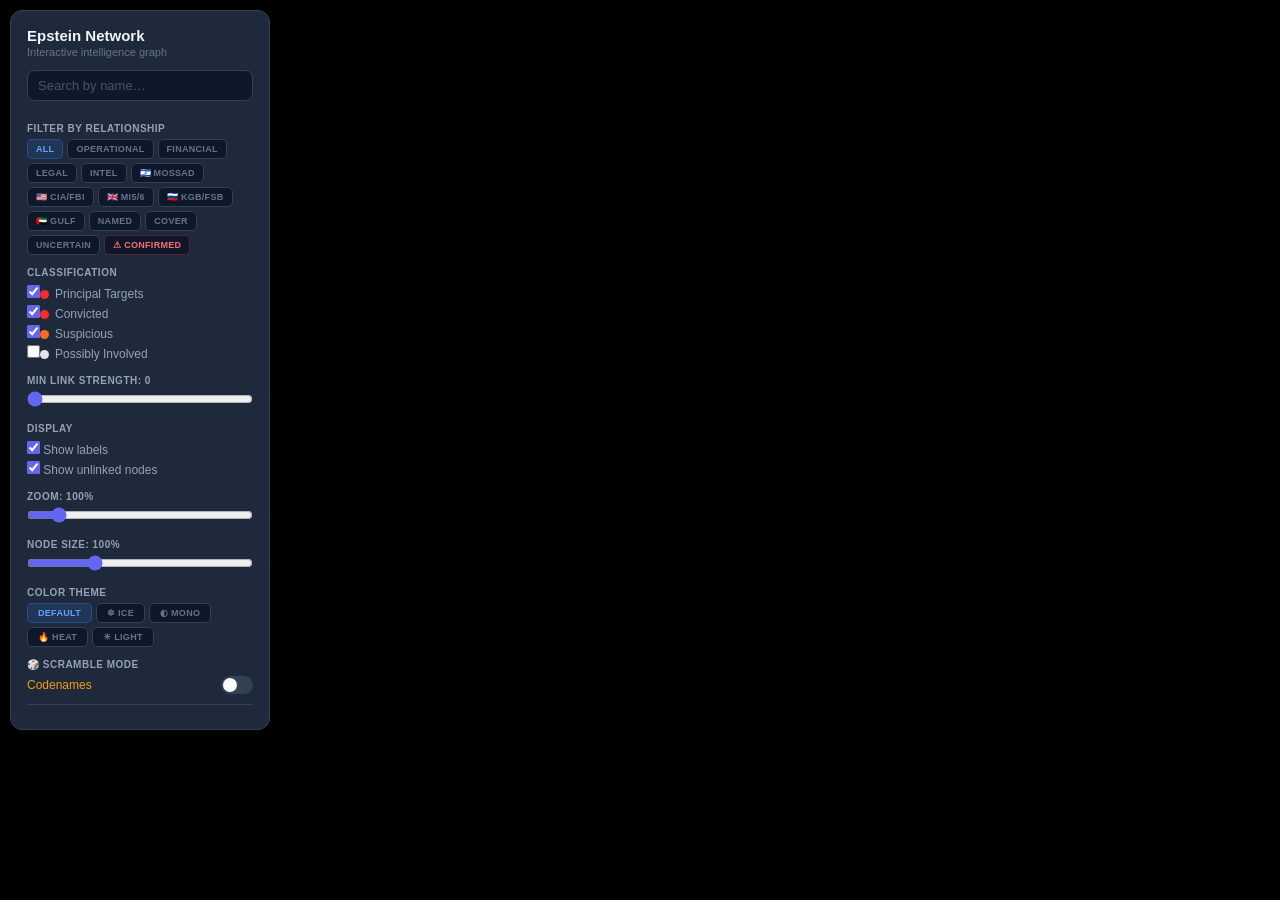
==== commit a4167773: "Initial commit: prevalence crowd simulation" ====
--- a/index.html
+++ b/index.html
@@ -2,176 +2,69 @@
 <html lang="en">
 <head>
 <meta charset="UTF-8">
+<meta name="viewport" content="width=device-width, initial-scale=1">
 <title>Epstein Network Graph</title>
-<style>
-*{margin:0;padding:0;box-sizing:border-box}
-body{background:#0f172a;font-family:-apple-system,BlinkMacSystemFont,'Segoe UI',sans-serif;overflow:hidden;color:#e2e8f0;background-image:linear-gradient(rgba(148,163,184,0.04) 1px,transparent 1px),linear-gradient(90deg,rgba(148,163,184,0.04) 1px,transparent 1px);background-size:40px 40px}
-body.light-mode{background:#f8fafc;color:#1e293b;background-image:linear-gradient(rgba(148,163,184,0.08) 1px,transparent 1px),linear-gradient(90deg,rgba(148,163,184,0.08) 1px,transparent 1px)}
-#controls{position:fixed;top:10px;left:10px;background:#1e293b;border:1px solid #334155;border-radius:12px;padding:16px;z-index:10;width:260px;max-height:95vh;overflow-y:auto;box-shadow:0 4px 6px -1px rgba(0,0,0,0.3)}
-body.light-mode #controls{background:#ffffff;border-color:#e2e8f0;box-shadow:0 4px 12px -1px rgba(0,0,0,0.08)}
-#controls::-webkit-scrollbar{width:4px}
-#controls::-webkit-scrollbar-thumb{background:#334155;border-radius:2px}
-body.light-mode #controls::-webkit-scrollbar-thumb{background:#cbd5e1}
-#controls h1{font-size:15px;color:#f1f5f9;margin-bottom:2px;font-weight:700}
-body.light-mode #controls h1{color:#0f172a}
-#controls .sub{font-size:11px;color:#64748b;margin-bottom:12px}
-body.light-mode #controls .sub{color:#94a3b8}
-#controls h2{font-size:10px;color:#94a3b8;margin:12px 0 5px;text-transform:uppercase;letter-spacing:0.5px;font-weight:600}
-body.light-mode #controls h2{color:#64748b}
-#controls label{display:block;font-size:12px;padding:2px 0;cursor:pointer;color:#94a3b8}
-#controls label:hover{color:#f1f5f9}
-body.light-mode #controls label{color:#475569}
-body.light-mode #controls label:hover{color:#0f172a}
-#search{width:100%;padding:7px 10px;background:#0f172a;border:1px solid #334155;border-radius:8px;color:#f1f5f9;font-size:13px;margin-bottom:10px;font-family:inherit;outline:none}
-#search:focus{border-color:#6366f1}
-#search::placeholder{color:#475569}
-body.light-mode #search{background:#f8fafc;border-color:#e2e8f0;color:#0f172a}
-body.light-mode #search:focus{border-color:#3b82f6}
-body.light-mode #search::placeholder{color:#94a3b8}
-.dot{display:inline-block;width:9px;height:9px;border-radius:50%;margin-right:6px;vertical-align:middle}
-#controls input[type=range]{width:100%;accent-color:#6366f1}
-body.light-mode #controls input[type=range]{accent-color:#3b82f6}
-#controls input[type=checkbox]{accent-color:#6366f1}
-body.light-mode #controls input[type=checkbox]{accent-color:#3b82f6}
-#stats{font-size:11px;color:#475569;margin-top:10px;border-top:1px solid #334155;padding-top:8px;line-height:1.6}
-body.light-mode #stats{color:#94a3b8;border-top-color:#e2e8f0}
-.cat-buttons{display:flex;gap:4px;flex-wrap:wrap;margin-bottom:8px}
-.cat-btn{padding:4px 8px;border-radius:5px;font-size:9px;font-weight:600;border:1px solid #334155;background:#0f172a;color:#64748b;cursor:pointer;text-transform:uppercase;letter-spacing:0.3px}
-.cat-btn:hover{background:rgba(255,255,255,.06)}
-.cat-btn.active{background:rgba(59,130,246,.15);color:#60a5fa;border-color:rgba(59,130,246,.3)}
-body.light-mode .cat-btn{background:#f8fafc;border-color:#e2e8f0;color:#64748b}
-body.light-mode .cat-btn:hover{background:#f1f5f9}
-body.light-mode .cat-btn.active{background:rgba(59,130,246,.08);color:#2563eb;border-color:rgba(59,130,246,.3)}
-.conf-btn{border-color:rgba(239,68,68,0.3)!important;color:#ff6b6b!important}
-.conf-btn.active{background:rgba(239,68,68,0.2)!important;color:#ff4444!important;border-color:rgba(239,68,68,0.5)!important}
-body.light-mode .conf-btn{color:#ef4444!important}
-body.light-mode .conf-btn.active{background:rgba(239,68,68,0.08)!important;color:#dc2626!important;border-color:rgba(239,68,68,0.3)!important}
-#tip{position:fixed;top:0;left:0;background:#1e293b;border:1px solid #334155;border-radius:10px;padding:12px;font-size:12px;max-width:340px;pointer-events:none;display:none;z-index:20;line-height:1.6;color:#cbd5e1;box-shadow:0 10px 15px -3px rgba(0,0,0,0.4)}
-body.light-mode #tip{background:#ffffff;border-color:#e2e8f0;color:#475569;box-shadow:0 10px 25px -3px rgba(0,0,0,0.1)}
-#tip .name{font-size:14px;font-weight:700;margin-bottom:3px;color:#f1f5f9}
-body.light-mode #tip .name{color:#0f172a}
-#tip .lbl{color:#64748b;font-size:10px;text-transform:uppercase;letter-spacing:0.3px;font-weight:600}
-#tip .hint{margin-top:6px;color:#475569;font-size:10px;font-style:italic}
-body.light-mode #tip .hint{color:#94a3b8}
-#dos{position:fixed;top:0;right:0;width:500px;height:100vh;background:#1e293b;border-left:1px solid #334155;z-index:30;overflow-y:auto;font-size:13px;color:#cbd5e1;box-shadow:-20px 0 60px rgba(0,0,0,0.4);transform:translateX(500px);transition:transform 0.3s cubic-bezier(0.4,0,0.2,1)}
-#dos.open{transform:translateX(0)}
-body.light-mode #dos{background:#ffffff;border-left-color:#e2e8f0;color:#475569;box-shadow:-10px 0 40px rgba(0,0,0,0.06)}
-#dos-hdr{background:#1e293b;padding:22px 26px 18px;border-bottom:1px solid #334155;position:sticky;top:0;z-index:2}
-body.light-mode #dos-hdr{background:#ffffff;border-bottom-color:#e2e8f0}
-#dos-x{position:absolute;top:14px;right:18px;background:#0f172a;border:none;color:#64748b;font-size:15px;width:34px;height:34px;border-radius:8px;cursor:pointer;display:flex;align-items:center;justify-content:center}
-#dos-x:hover{background:#334155;color:#f1f5f9}
-body.light-mode #dos-x{background:#f1f5f9;color:#94a3b8}
-body.light-mode #dos-x:hover{background:#e2e8f0;color:#0f172a}
-#dos-name{font-size:22px;font-weight:800;margin-bottom:2px;color:#f1f5f9}
-body.light-mode #dos-name{color:#0f172a}
-#dos-role{font-size:13px;color:#94a3b8;margin-bottom:6px}
-#dos-status{display:inline-block;margin-right:5px;padding:3px 10px;border-radius:6px;font-size:10px;font-weight:700;letter-spacing:0.5px}
-#dos-nw{display:inline-block;padding:3px 10px;border-radius:6px;font-size:10px;font-weight:600;background:rgba(34,197,94,0.1);color:#4ade80;border:1px solid rgba(34,197,94,0.2)}
-body.light-mode #dos-nw{background:rgba(34,197,94,0.06);color:#16a34a;border-color:rgba(34,197,94,0.15)}
-#dos-body{padding:22px 26px 48px}
-.cls-banner{text-align:center;padding:7px;font-size:9px;letter-spacing:2px;font-weight:700;background:#0f172a;color:#475569;border-bottom:1px solid #334155}
-body.light-mode .cls-banner{background:#f8fafc;color:#94a3b8;border-bottom-color:#e2e8f0}
-.ds{margin-bottom:22px}
-.ds h3{font-size:11px;text-transform:uppercase;letter-spacing:1px;color:#818cf8;margin-bottom:9px;padding-bottom:5px;border-bottom:2px solid #1e293b;font-weight:700}
-body.light-mode .ds h3{color:#3b82f6;border-bottom-color:#f1f5f9}
-.ds p{color:#94a3b8;line-height:1.8;font-size:13px}
-body.light-mode .ds p{color:#475569}
-.df{margin-bottom:7px}
-.df .fl{color:#475569;font-size:10px;text-transform:uppercase;letter-spacing:0.5px;font-weight:600}
-body.light-mode .df .fl{color:#94a3b8}
-.df .fv{color:#e2e8f0;margin-top:2px;font-weight:500}
-body.light-mode .df .fv{color:#1e293b}
-.cal{background:rgba(245,158,11,0.08);border-left:3px solid #f59e0b;padding:11px 14px;border-radius:0 8px 8px 0;margin:10px 0;font-size:12px;color:#fbbf24;line-height:1.7}
-body.light-mode .cal{background:rgba(245,158,11,0.05);color:#b45309}
-.cal.red{background:rgba(239,68,68,0.08);border-left-color:#ef4444;color:#fca5a5}
-body.light-mode .cal.red{background:rgba(239,68,68,0.04);color:#dc2626}
-.cal.blue{background:rgba(59,130,246,0.08);border-left-color:#3b82f6;color:#93c5fd}
-body.light-mode .cal.blue{background:rgba(59,130,246,0.04);color:#2563eb}
-.cal.gray{background:rgba(100,116,139,0.08);border-left-color:#64748b;color:#94a3b8}
-body.light-mode .cal.gray{background:rgba(100,116,139,0.04);color:#64748b}
-.cl{list-style:none;padding:0}
-.cl li{padding:9px 11px;margin-bottom:3px;background:#0f172a;border-radius:8px;border-left:3px solid #334155;cursor:pointer;display:flex;justify-content:space-between;align-items:center;transition:background 0.12s,border-left-color 0.12s,transform 0.12s}
-.cl li:hover{background:#1e293b;border-left-color:#818cf8;transform:translateX(2px)}
-body.light-mode .cl li{background:#f8fafc;border-left-color:#e2e8f0}
-body.light-mode .cl li:hover{background:#f1f5f9;border-left-color:#3b82f6}
-.cn{color:#e2e8f0;font-size:12px;font-weight:500}
-body.light-mode .cn{color:#1e293b}
-.cs{font-size:10px;padding:3px 7px;border-radius:20px;font-weight:700}
-.sh{background:rgba(239,68,68,0.12);color:#ef4444}
-.sm{background:rgba(251,146,60,0.12);color:#fb923c}
-.sl{background:rgba(100,116,139,0.12);color:#64748b}
-body.light-mode .sh{background:rgba(239,68,68,0.08);color:#dc2626}
-body.light-mode .sm{background:rgba(251,146,60,0.08);color:#ea580c}
-body.light-mode .sl{background:rgba(100,116,139,0.08);color:#64748b}
-.tb{display:inline-block;padding:5px 14px;border-radius:8px;font-size:13px;font-weight:800;letter-spacing:1.5px}
-.ctag{display:inline-block;padding:3px 9px;border-radius:20px;font-size:10px;font-weight:600;background:#0f172a;color:#94a3b8;border:1px solid #334155;margin:2px}
-body.light-mode .ctag{background:#f8fafc;color:#475569;border-color:#e2e8f0}
-#graph{display:block;position:fixed;top:0;left:0}
-#scramble-row{display:flex;align-items:center;gap:8px;margin-top:6px}
-#scramble-row label{margin:0;flex:1}
-#scramble-toggle{appearance:none;width:32px;height:18px;background:#334155;border-radius:9px;cursor:pointer;position:relative;transition:background 0.2s;flex-shrink:0}
-#scramble-toggle:checked{background:#f59e0b}
-#scramble-toggle::after{content:'';position:absolute;width:14px;height:14px;background:#fff;border-radius:50%;top:2px;left:2px;transition:left 0.2s}
-#scramble-toggle:checked::after{left:16px}
-body.light-mode #scramble-toggle{background:#cbd5e1}
-.theme-row{display:flex;gap:4px;flex-wrap:wrap;margin-top:4px}
-.theme-btn{padding:4px 10px;border-radius:5px;font-size:9px;font-weight:600;border:1px solid #334155;background:#0f172a;color:#64748b;cursor:pointer;text-transform:uppercase;letter-spacing:0.3px}
-.theme-btn:hover{background:rgba(255,255,255,.06)}
-.theme-btn.active{background:rgba(99,102,241,.15);color:#a5b4fc;border-color:rgba(99,102,241,.3)}
-body.light-mode .theme-btn{background:#f8fafc;border-color:#e2e8f0;color:#64748b}
-body.light-mode .theme-btn:hover{background:#f1f5f9}
-body.light-mode .theme-btn.active{background:rgba(59,130,246,.08);color:#2563eb;border-color:rgba(59,130,246,.25)}
-</style>
+<link rel="stylesheet" href="app.css?v=35">
 </head>
 <body>
+
 <div id="controls">
   <h1 id="ctrl-title">Epstein Network</h1>
   <div class="sub" id="ctrl-sub">Interactive intelligence graph</div>
   <input type="text" id="search" placeholder="Search by name…">
+
   <h2 id="ctrl-filter-h">Filter by relationship</h2>
   <div class="cat-buttons" id="cat-buttons">
-    <button class="cat-btn active" data-cat="all">All</button>
-    <button class="cat-btn" data-cat="operational">Operational</button>
-    <button class="cat-btn" data-cat="financial">Financial</button>
-    <button class="cat-btn" data-cat="legal">Legal</button>
-    <button class="cat-btn" data-cat="intel">Intel</button>
-    <button class="cat-btn" data-cat="intel_il">🇮🇱 Mossad</button>
-    <button class="cat-btn" data-cat="intel_us">🇺🇸 CIA/FBI</button>
-    <button class="cat-btn" data-cat="intel_uk">🇬🇧 MI5/6</button>
-    <button class="cat-btn" data-cat="intel_ru">🇷🇺 KGB/FSB</button>
-    <button class="cat-btn" data-cat="intel_ae">🇦🇪 Gulf</button>
-    <button class="cat-btn" data-cat="named">Named</button>
-    <button class="cat-btn" data-cat="cover">Cover</button>
-    <button class="cat-btn" data-cat="uncertain">Uncertain</button>
+    <button class="cat-btn active"  data-cat="all">All</button>
+    <button class="cat-btn"         data-cat="operational">Operational</button>
+    <button class="cat-btn"         data-cat="financial">Financial</button>
+    <button class="cat-btn"         data-cat="legal">Legal</button>
+    <button class="cat-btn"         data-cat="intel">Intel</button>
+    <button class="cat-btn"         data-cat="intel_il">🇮🇱 Mossad</button>
+    <button class="cat-btn"         data-cat="intel_us">🇺🇸 CIA/FBI</button>
+    <button class="cat-btn"         data-cat="intel_uk">🇬🇧 MI5/6</button>
+    <button class="cat-btn"         data-cat="intel_ru">🇷🇺 KGB/FSB</button>
+    <button class="cat-btn"         data-cat="intel_ae">🇦🇪 Gulf</button>
+    <button class="cat-btn"         data-cat="named">Named</button>
+    <button class="cat-btn"         data-cat="cover">Cover</button>
+    <button class="cat-btn"         data-cat="uncertain">Uncertain</button>
     <button class="cat-btn conf-btn" data-cat="confirmed">⚠ Confirmed</button>
   </div>
+
   <h2>Classification</h2>
-  <label><input type="checkbox" class="tf" value="center" checked><span class="dot dot-center" style="background:#ff2a2a"></span>Principal Targets</label>
+  <label><input type="checkbox" class="tf" value="center"    checked><span class="dot dot-center"    style="background:#ff2a2a"></span>Principal Targets</label>
   <label><input type="checkbox" class="tf" value="convicted" checked><span class="dot dot-convicted" style="background:#ff2a2a"></span>Convicted</label>
   <label><input type="checkbox" class="tf" value="suspicious" checked><span class="dot dot-suspicious" style="background:#ff6b1a"></span>Suspicious</label>
   <label><input type="checkbox" class="tf" value="possibly"><span class="dot dot-possibly" style="background:#e8e0f0"></span>Possibly Involved</label>
+
   <h2>Min link strength: <span id="sv">0</span></h2>
   <input type="range" id="str" min="0" max="1" step="0.1" value="0">
+
   <h2>Display</h2>
   <label><input type="checkbox" id="labels" checked> Show labels</label>
   <label><input type="checkbox" id="orphans" checked> Show unlinked nodes</label>
+
   <h2>Zoom: <span id="zv">100</span>%</h2>
   <input type="range" id="zoom-slider" min="10" max="800" step="1" value="100">
+
   <h2>Node Size: <span id="nsv">100</span>%</h2>
   <input type="range" id="node-size-slider" min="20" max="300" step="5" value="100">
+
   <h2>Color Theme</h2>
   <div class="theme-row" id="theme-buttons">
     <button class="theme-btn active" data-theme="default">Default</button>
-    <button class="theme-btn" data-theme="ice">❄ Ice</button>
-    <button class="theme-btn" data-theme="mono">◐ Mono</button>
-    <button class="theme-btn" data-theme="heat">🔥 Heat</button>
-    <button class="theme-btn" data-theme="light">☀ Light</button>
+    <button class="theme-btn"        data-theme="ice">❄ Ice</button>
+    <button class="theme-btn"        data-theme="mono">◐ Mono</button>
+    <button class="theme-btn"        data-theme="heat">🔥 Heat</button>
+    <button class="theme-btn"        data-theme="light">☀ Light</button>
   </div>
+
   <h2>🎲 Scramble Mode</h2>
   <div id="scramble-row">
     <label style="color:#f59e0b;font-size:12px">Codenames</label>
     <input type="checkbox" id="scramble-toggle">
   </div>
+
   <div id="stats"></div>
 </div>
 
@@ -194,942 +87,10 @@
 <canvas id="graph"></canvas>
 
 <script src="https://d3js.org/d3.v7.min.js"></script>
-<script src="list.js?v=34"></script>
-<script src="list2.js?v=34"></script>
-<script src="dates.js?v=3"></script>
-<script src="writeups.js?v=3"></script>
-<script>
-'use strict';
-
-if(typeof supplementalData!=='undefined'){
-  const ei=new Set(graphData.nodes.map(n=>n.id));
-  for(const n of supplementalData.nodes) if(!ei.has(n.id)){graphData.nodes.push(n);ei.add(n.id);}
-  const el=new Set(graphData.links.map(l=>l.source+'→'+l.target));
-  for(const l of supplementalData.links){const k=l.source+'→'+l.target;if(!el.has(k)){graphData.links.push(l);el.add(k);}}
-}
-
-const removedNodes=new Set(["king_charles","osborne","leon_brittan","cyril_smith","edward_heath","savile","maurice_oldfield","michael_hanley","anthony_blunt","peter_morrison","peter_hayman","rolf_harris","gary_glitter","max_clifford","chris_denning","peter_righton","sidney_cooke","tony_mcsweeney","john_stingemore","weinstein","boies"]);
-graphData.nodes=graphData.nodes.filter(n=>!removedNodes.has(n.id));
-graphData.links=graphData.links.filter(l=>{
-  const s=typeof l.source==='object'?l.source.id:l.source;
-  const t=typeof l.target==='object'?l.target.id:l.target;
-  return !removedNodes.has(s)&&!removedNodes.has(t);
-});
-
-const categories={
-  operational:["epstein","maxwell_g","kellen","marcinkova","groff","brunel","alessi","rodriguez","casablancas","gerald_marie","zampolli","wexner"],
-  financial:["epstein","wexner","black","staley","dimon","hoffenberg","kravis","david_koch","burkle","pritzker","lutnick","bloomberg","mort_z","diller","barrack","dubin","eva_dubin"],
-  legal:["dershowitz","acosta","starr","barr_d","barr_w","rosenstein","berman","strauss","freeh","mueller","comey"],
-  intel:["epstein","maxwell_g","robert_maxwell","ben_menashe","ostrovsky","barak","netanyahu","black_cube","wexner","dershowitz","kroll","peres","olmert","barr_d","barr_w","brennan","petraeus","freeh","mueller","comey","acosta","rosenstein","berman","dougan","andrew","ferguson","blair","murdoch","mandelson","putin","deripaska","khashoggi","nader","mbs","sultan_ahmed","sultan_brunei","barrack","trump"],
-  intel_il:["epstein","maxwell_g","robert_maxwell","ben_menashe","ostrovsky","barak","netanyahu","black_cube","wexner","dershowitz","thiel","peres","olmert"],
-  intel_us:["epstein","barr_d","barr_w","brennan","petraeus","freeh","mueller","comey","acosta","rosenstein","berman","dougan"],
-  intel_uk:["robert_maxwell","maxwell_g","andrew","ferguson","blair","lebedev","mandelson"],
-  intel_ru:["robert_maxwell","deripaska","putin","dougan"],
-  intel_ae:["khashoggi","nader","mbs","sultan_ahmed","sultan_brunei","barrack","trump"],
-  confirmed:["epstein","maxwell_g","brunel","nader","dershowitz","andrew","dubin","minsky","richardson","mitchell","clinton","barak","trump","branson","sultan_brunei","sultan_ahmed","nowak","musk","gerald_marie","casablancas","krauss","spacey","woody","lauer","charlie_rose","marcinkova","copperfield","staley"],
-  named:["andrew","mitchell","richardson","dubin","minsky","dershowitz","barak","clinton","trump","nader"],
-  cover:["epstein","maxwell_g","wexner","black","minsky","krauss","nowak","pinker","church","seth_lloyd","chomsky","joi_ito","gates","summers","woody","charlie_rose","lauer","spacey","copperfield","deepak","naomi","branson"],
-  uncertain:["thiel","brin","bloomberg","murdoch","pritzker","burkle","diller","mort_z","deepak"]
-};
-const catNames={operational:"Operational",financial:"Financial",legal:"Legal Shield",intel:"Intelligence",intel_il:"🇮🇱 Mossad/IL",intel_us:"🇺🇸 CIA/FBI",intel_uk:"🇬🇧 MI5/MI6",intel_ru:"🇷🇺 KGB/FSB",intel_ae:"🇦🇪 Gulf",named:"Named by Victims",cover:"Social Cover",uncertain:"Uncertain",confirmed:"⚠ Confirmed"};
-
-const COLOR_THEMES={
-  default:{
-    name:"Default",bg:"#0f172a",isLight:false,
-    red:'#ff2a2a',orange:'#ff8c00',blue:'#3b82f6',white:'#e8e0f0',
-    strokeRed:"rgba(255,42,42,0.4)",strokeOrange:"rgba(255,140,0,0.4)",
-    strokeBlue:"rgba(59,130,246,0.4)",strokeWhite:"rgba(192,168,224,0.4)",
-    labelRed:'#fca5a5',labelOrange:'#fdba74',labelBlue:'#93c5fd',labelWhite:'#d4c8e8',
-    linkRGB:[[239,68,68],[251,146,60],[100,116,139],[71,85,105]],
-    linkAlpha:[0.22,0.12,0.06,0.03],
-    dotCenter:'#ff2a2a',dotConvicted:'#ff2a2a',dotSuspicious:'#ff6b1a',dotPossibly:'#e8e0f0'
-  },
-  ice:{
-    name:"Ice",bg:"#0f172a",isLight:false,
-    red:'#60a5fa',orange:'#93c5fd',blue:'#3b82f6',white:'#e0f2fe',
-    strokeRed:"rgba(96,165,250,0.4)",strokeOrange:"rgba(147,197,253,0.4)",
-    strokeBlue:"rgba(59,130,246,0.4)",strokeWhite:"rgba(224,242,254,0.35)",
-    labelRed:'#bfdbfe',labelOrange:'#dbeafe',labelBlue:'#93c5fd',labelWhite:'#e0f2fe',
-    linkRGB:[[96,165,250],[147,197,253],[59,130,246],[148,163,184]],
-    linkAlpha:[0.25,0.15,0.08,0.04],
-    dotCenter:'#60a5fa',dotConvicted:'#60a5fa',dotSuspicious:'#93c5fd',dotPossibly:'#e0f2fe'
-  },
-  mono:{
-    name:"Mono",bg:"#0f172a",isLight:false,
-    red:'#f1f5f9',orange:'#cbd5e1',blue:'#94a3b8',white:'#64748b',
-    strokeRed:"rgba(241,245,249,0.35)",strokeOrange:"rgba(203,213,225,0.3)",
-    strokeBlue:"rgba(148,163,184,0.3)",strokeWhite:"rgba(100,116,139,0.25)",
-    labelRed:'#f1f5f9',labelOrange:'#e2e8f0',labelBlue:'#cbd5e1',labelWhite:'#94a3b8',
-    linkRGB:[[203,213,225],[148,163,184],[100,116,139],[71,85,105]],
-    linkAlpha:[0.18,0.10,0.06,0.03],
-    dotCenter:'#f1f5f9',dotConvicted:'#f1f5f9',dotSuspicious:'#cbd5e1',dotPossibly:'#64748b'
-  },
-  heat:{
-    name:"Heat",bg:"#0f172a",isLight:false,
-    red:'#ef4444',orange:'#f97316',blue:'#eab308',white:'#fbbf24',
-    strokeRed:"rgba(239,68,68,0.4)",strokeOrange:"rgba(249,115,22,0.4)",
-    strokeBlue:"rgba(234,179,8,0.35)",strokeWhite:"rgba(251,191,36,0.3)",
-    labelRed:'#fca5a5',labelOrange:'#fdba74',labelBlue:'#fde047',labelWhite:'#fef08a',
-    linkRGB:[[239,68,68],[249,115,22],[234,179,8],[161,98,7]],
-    linkAlpha:[0.25,0.15,0.08,0.04],
-    dotCenter:'#ef4444',dotConvicted:'#ef4444',dotSuspicious:'#f97316',dotPossibly:'#fbbf24'
-  },
-  light:{
-    name:"Light",bg:"#f8fafc",isLight:true,
-    red:'#dc2626',orange:'#ea580c',blue:'#2563eb',white:'#64748b',
-    strokeRed:"rgba(220,38,38,0.3)",strokeOrange:"rgba(234,88,12,0.3)",
-    strokeBlue:"rgba(37,99,235,0.3)",strokeWhite:"rgba(100,116,139,0.25)",
-    labelRed:'#991b1b',labelOrange:'#9a3412',labelBlue:'#1e40af',labelWhite:'#475569',
-    linkRGB:[[220,38,38],[234,88,12],[100,116,139],[148,163,184]],
-    linkAlpha:[0.18,0.12,0.07,0.04],
-    dotCenter:'#dc2626',dotConvicted:'#dc2626',dotSuspicious:'#ea580c',dotPossibly:'#64748b'
-  }
-};
-
-let currentTheme='default';
-function getTheme(){ return COLOR_THEMES[currentTheme]; }
-
-const RED_SET=new Set([
-  "epstein","maxwell_g","brunel","nader","dershowitz",
-  "andrew","dubin","minsky","richardson","mitchell",
-  "marcinkova","kellen","groff","alessi","rodriguez",
-  "copperfield","gerald_marie","casablancas",
-  "spacey","woody","lauer","charlie_rose",
-  "sultan_brunei","sultan_ahmed","krauss","nowak",
-  "staley","eva_dubin"
-]);
-
-const ORANGE_SET=new Set([
-  "trump","clinton","musk","branson","barak",
-  "wexner","mbs","joi_ito","barr_w","gates"
-]);
-
-function nColor(d){
-  const t=getTheme();
-  if(RED_SET.has(d.id)) return t.red;
-  if(ORANGE_SET.has(d.id)) return t.orange;
-  if(d.type==="possibly") return t.white;
-  return t.blue;
-}
-
-function nColorTier(d){
-  if(RED_SET.has(d.id)) return 0;
-  if(ORANGE_SET.has(d.id)) return 1;
-  if(d.type==="possibly") return 2;
-  return 3;
-}
-
-const Clight={center:"rgba(255,42,42,0.1)",convicted:"rgba(255,42,42,0.1)",suspicious:"rgba(255,140,0,0.1)",possibly:"rgba(59,130,246,0.1)"};
-const Cborder={center:"rgba(255,42,42,0.25)",convicted:"rgba(255,42,42,0.25)",suspicious:"rgba(255,140,0,0.25)",possibly:"rgba(59,130,246,0.25)"};
-const typeLabel={center:"PRINCIPAL TARGET",convicted:"CONVICTED",suspicious:"SUSPICIOUS",possibly:"POSSIBLY INVOLVED"};
-const coreSet=new Set(categories.operational);
-
-/* ═══════════════════════════════════════════════════════
-   SCRAMBLE MODE
-   ═══════════════════════════════════════════════════════ */
-let scrambleMode=false;
-const scrambleMap=new Map();
-const realLabelBackup=new Map();
-
-const SCRAMBLE_ADJECTIVES=[
-  "Shadow","Phantom","Crimson","Velvet","Neon","Cosmic","Quantum","Hollow",
-  "Silent","Frozen","Dark","Electric","Midnight","Crystal","Iron","Golden",
-  "Ghost","Void","Obsidian","Chrome","Acid","Binary","Plasma","Turbo",
-  "Hyper","Ultra","Omega","Apex","Nova","Rogue","Feral","Savage",
-  "Stealth","Cipher","Toxic","Chaos","Storm","Thunder","Glitch","Pixel",
-  "Astral","Nebula","Flux","Prism","Echo","Mirage","Zenith","Viper",
-  "Onyx","Raven","Serpent","Wolf","Falcon","Lynx","Sphinx","Titan",
-  "Coral","Amber","Scarlet","Azure","Emerald","Cobalt","Indigo","Violet",
-  "Wicked","Dire","Grim","Swift","Blaze","Frost","Smog","Haze",
-  "Razor","Dagger","Bullet","Skull","Hex","Wraith","Specter","Banshee"
-];
-
-const SCRAMBLE_NOUNS=[
-  "Orchid","Mantis","Jackal","Lotus","Vortex","Basilisk","Hydra","Condor",
-  "Kraken","Ocelot","Cobra","Panther","Scorpion","Phoenix","Dragon","Raptor",
-  "Mongoose","Barracuda","Chimera","Centaur","Cyclops","Griffin","Pegasus","Minotaur",
-  "Wraith","Specter","Revenant","Golem","Djinn","Banshee","Shade","Ghoul",
-  "Matrix","Node","Vertex","Vector","Tensor","Nexus","Cipher","Protocol",
-  "Meridian","Parallax","Catalyst","Reactor","Pulsar","Quasar","Horizon","Eclipse",
-  "Obsidian","Monolith","Obelisk","Prism","Abyss","Rift","Fracture","Shard",
-  "Nomad","Vagabond","Outcast","Heretic","Pariah","Renegade","Fugitive","Exile",
-  "Frostbite","Nightfall","Daybreak","Sunspot","Starfall","Moonrise","Duskwalker","Dawntreader",
-  "Switchblade","Gauntlet","Warhammer","Crossbow","Trebuchet","Ballista","Stiletto","Claymore"
-];
-
-const SCRAMBLE_TITLES=[
-  "Galactic Overlord","Noodle Baron","Rogue Wizard","Turbo Shaman","Disco Warlord",
-  "Crypto Monk","Interdimensional Fencer","Quantum Plumber","Hypnotic Accountant",
-  "Astral Lifeguard","Shadow Librarian","Phantom Barista","Time-Traveling Sommelier",
-  "Undercover Botanist","Professional Cloud Watcher","Retired Time Lord","Senior Chaos Engineer",
-  "Unlicensed Alchemist","Void Architect","Meme Archaeologist","Digital Shaman",
-  "Paranormal Auditor","Covert Pastry Chef","Nuclear Florist","Rogue Cartographer",
-  "Interdimensional Customs Agent","Sentient Algorithm","Subterranean DJ",
-  "Freelance Necromancer","Orbital Janitor","Quantum Entanglement Therapist",
-  "Holographic Dentist","Pan-Galactic Intern","Temporal Mechanic","Existential Barber"
-];
-
-const SCRAMBLE_STATUSES=[
-  "ASCENDED","DIMENSION-HOPPING","POLYMORPHED","BUFFERING","REBOOTING",
-  "QUANTUM SUPERPOSITION","ASTRAL PROJECTING","GLITCHED","IN THE MATRIX",
-  "GONE FISHING","VIBING","DEFRAGMENTING","LOADING…","AFK","404 NOT FOUND",
-  "PRESTIGE MODE","NEW GAME+","RESPAWNING","IDLE","CAFFEINATED"
-];
-
-function generateScrambleName(){
-  const adj=SCRAMBLE_ADJECTIVES[Math.floor(Math.random()*SCRAMBLE_ADJECTIVES.length)];
-  const noun=SCRAMBLE_NOUNS[Math.floor(Math.random()*SCRAMBLE_NOUNS.length)];
-  return adj+" "+noun;
-}
-
-function buildScrambleMap(){
-  scrambleMap.clear();
-  const used=new Set();
-  for(const n of nodes){
-    let name;
-    do{ name=generateScrambleName(); }while(used.has(name));
-    used.add(name);
-    scrambleMap.set(n.id,name);
-  }
-}
-
-function getDisplayLabel(d){
-  if(scrambleMode&&scrambleMap.has(d.id)) return scrambleMap.get(d.id);
-  return realLabelBackup.get(d.id)||d.label;
-}
-
-function getDisplayRole(d){
-  if(scrambleMode) return SCRAMBLE_TITLES[Math.floor(Math.abs(hashStr(d.id))%SCRAMBLE_TITLES.length)];
-  return d.role||"";
-}
-
-function getDisplayStatus(d){
-  if(scrambleMode) return SCRAMBLE_STATUSES[Math.floor(Math.abs(hashStr(d.id+"-s"))%SCRAMBLE_STATUSES.length)];
-  return d.status||"";
-}
-
-function hashStr(s){
-  let h=0;
-  for(let i=0;i<s.length;i++){h=((h<<5)-h)+s.charCodeAt(i);h|=0;}
-  return h;
-}
-
-function activateScramble(){
-  scrambleMode=true;
-  buildScrambleMap();
-  for(const n of nodes) n.label=scrambleMap.get(n.id)||n.label;
-  for(let i=0;i<nodes.length;i++) nodeLabelLC[i]=nodes[i].label.toLowerCase();
-  document.getElementById("ctrl-title").textContent="☢ SCRAMBLED NET";
-  document.getElementById("ctrl-sub").textContent="All identities randomized";
-  document.getElementById("dos-banner").textContent="SCRAMBLED DOSSIER — NOTHING TO SEE HERE";
-  document.getElementById("search").placeholder="Search codenames…";
-  scheduleRedraw();
-}
-
-function deactivateScramble(){
-  scrambleMode=false;
-  for(const n of nodes) n.label=realLabelBackup.get(n.id)||n.label;
-  for(let i=0;i<nodes.length;i++) nodeLabelLC[i]=nodes[i].label.toLowerCase();
-  document.getElementById("ctrl-title").textContent="Epstein Network";
-  document.getElementById("ctrl-sub").textContent="Interactive intelligence graph";
-  document.getElementById("dos-banner").textContent="NETWORK INTELLIGENCE DOSSIER — RESTRICTED";
-  document.getElementById("search").placeholder="Search by name…";
-  scheduleRedraw();
-}
-
-const canvas=document.getElementById('graph');
-const ctx=canvas.getContext('2d',{alpha:false});
-const W=window.innerWidth,H=window.innerHeight;
-const DPR=Math.min(devicePixelRatio,2);
-canvas.width=W*DPR; canvas.height=H*DPR;
-canvas.style.width=W+'px'; canvas.style.height=H+'px';
-ctx.scale(DPR,DPR);
-
-let tx=0,ty=0,scale=1;
-
-function syncZoomSlider(){
-  document.getElementById("zoom-slider").value=Math.round(scale*100);
-  document.getElementById("zv").textContent=Math.round(scale*100);
-}
-
-const nodes=graphData.nodes.map(d=>({...d}));
-const links=graphData.links.map(d=>({...d}));
-const nodeMap=new Map(nodes.map(n=>[n.id,n]));
-const nodeIndex=new Map(nodes.map((n,i)=>[n.id,i]));
-const BASE_S=0.40;
-let S=BASE_S;
-const lSrcIds=new Array(links.length);
-const lTgtIds=new Array(links.length);
-const lStr=new Float32Array(links.map(l=>l.strength||0.5));
-const adjIndex=new Map();
-for(const n of nodes) adjIndex.set(n.id,new Set([n.id]));
-
-for(const n of nodes) realLabelBackup.set(n.id,n.label);
-
-const adj2Cache=new Map();
-function build2ndDegreeCache(){
-  adj2Cache.clear();
-  for(const [id,s1] of adjIndex){
-    const s2=new Set(s1);
-    for(const fid of s1){const f2=adjIndex.get(fid);if(f2)for(const sid of f2)s2.add(sid);}
-    adj2Cache.set(id,s2);
-  }
-}
-
-/* Spread initial positions so sim has room to separate */
-nodes.forEach((d,i)=>{
-  if(i===0){d.x=W/2;d.y=H/2;return;}
-  const angle=i*2.399963;
-  const ring=Math.sqrt(i/nodes.length);
-  const dist=90+ring*Math.min(W,H)*0.35;
-  d.x=W/2+Math.cos(angle)*dist;
-  d.y=H/2+Math.sin(angle)*dist;
-});
-
-let linkNormalStroke=[];
-function rebuildLinkStrokes(){
-  const t=getTheme();
-  linkNormalStroke=t.linkRGB.map(([r,g,b],ti)=>{
-    const a=t.linkAlpha[ti]??0.03;
-    return `rgba(${r},${g},${b},${a})`;
-  });
-}
-rebuildLinkStrokes();
-
-const strokeNormal="rgba(255,255,255,0.12)";
-
-const nodeColorCache=new Array(nodes.length);
-function rebuildColorCache(){
-  for(let i=0;i<nodes.length;i++) nodeColorCache[i]=nColor(nodes[i]);
-}
-
-const nodeLabelColor=new Array(nodes.length);
-function rebuildLabelColors(){
-  const t=getTheme();
-  for(let i=0;i<nodes.length;i++){
-    const tier=nColorTier(nodes[i]);
-    nodeLabelColor[i]=tier===0?t.labelRed:tier===1?t.labelOrange:tier===2?t.labelWhite:t.labelBlue;
-  }
-}
-
-const nodeBorderVariant=new Int8Array(nodes.length);
-function rebuildBorderVariants(){
-  for(let i=0;i<nodes.length;i++){
-    const tier=nColorTier(nodes[i]);
-    nodeBorderVariant[i]=tier===0?2:tier===1?3:tier===2?4:1;
-  }
-}
-
-function getNodeStroke(bv){
-  const t=getTheme();
-  if(bv===2) return t.strokeRed;
-  if(bv===3) return t.strokeOrange;
-  if(bv===4) return t.strokeWhite;
-  if(bv===1) return t.strokeBlue;
-  return strokeNormal;
-}
-
-function updateDotColors(){
-  const t=getTheme();
-  document.querySelector('.dot-center').style.background=t.dotCenter;
-  document.querySelector('.dot-convicted').style.background=t.dotConvicted;
-  document.querySelector('.dot-suspicious').style.background=t.dotSuspicious;
-  document.querySelector('.dot-possibly').style.background=t.dotPossibly;
-}
-
-function applyTheme(themeName){
-  currentTheme=themeName;
-  const t=getTheme();
-  /* Toggle light mode class on body */
-  if(t.isLight) document.body.classList.add("light-mode");
-  else document.body.classList.remove("light-mode");
-  rebuildLinkStrokes();
-  rebuildColorCache();
-  rebuildLabelColors();
-  rebuildBorderVariants();
-  updateDotColors();
-  for(let i=0;i<links.length;i++){
-    const str=lStr[i];
-    linkColorTiers[i]=str>=0.8?0:str>=0.6?1:str>=0.4?2:3;
-  }
-  scheduleRedraw();
-}
-
-/* ═══════════════════════════════════════════════════════
-   SIMULATION — layout once with repulsion, then STOP.
-   ═══════════════════════════════════════════════════════ */
-
-const sim=d3.forceSimulation(nodes)
-  .force("link",d3.forceLink(links).id(d=>d.id)
-    .distance(d=>60+((1-(d.strength||0.5))*100))
-    .strength(d=>(d.strength||0.5)*0.45))
-  .force("charge",d3.forceManyBody().strength(-220).distanceMin(15).distanceMax(600))
-  .force("center",d3.forceCenter(W/2,H/2).strength(0.06))
-  .force("collision",d3.forceCollide().radius(d=>(d.radius*S)+10).strength(0.85).iterations(3))
-  .force("x",d3.forceX(W/2).strength(0.035))
-  .force("y",d3.forceY(H/2).strength(0.035))
-  .velocityDecay(0.6)
-  .alphaDecay(0.01)
-  .alphaMin(0.001)
-  .alphaTarget(0)
-  .alpha(1)
-  .on("tick",scheduleRedraw);
-
-/* Let the layout settle fully, then freeze */
-setTimeout(()=>{ sim.stop(); freezeAllNodes(); scheduleRedraw(); }, 5000);
-
-const epInit=nodeMap.get("epstein");
-if(epInit){epInit.x=W/2;epInit.y=H/2;epInit.fx=W/2;epInit.fy=H/2;}
-
-for(let i=0;i<links.length;i++){
-  const l=links[i];
-  const s=typeof l.source==='object'?l.source.id:l.source;
-  const t=typeof l.target==='object'?l.target.id:l.target;
-  adjIndex.get(s)?.add(t); adjIndex.get(t)?.add(s);
-  lSrcIds[i]=s; lTgtIds[i]=t;
-}
-
-build2ndDegreeCache();
-rebuildColorCache();
-rebuildLabelColors();
-rebuildBorderVariants();
-
-const linkColorTiers=new Int8Array(links.length);
-for(let i=0;i<links.length;i++){
-  const str=lStr[i];
-  linkColorTiers[i]=str>=0.8?0:str>=0.6?1:str>=0.4?2:3;
-}
-
-/* Zero all velocities so nothing drifts after stop */
-function freezeAllNodes(){
-  for(const d of nodes){
-    d.vx=0; d.vy=0;
-  }
-}
-
-let activeCat="all",_visCache=null,visSet=new Set(),hoveredNode=null,searchQuery="",showLabels=true,minStrength=0,showOrphans=true;
-const nodeOpacity=new Float32Array(nodes.length).fill(0);
-const nodeLabelLC=nodes.map(n=>n.label.toLowerCase());
-
-function invalidateVis(){_visCache=null;}
-function getVisibleSet(){
-  if(_visCache) return _visCache;
-  const at=new Set();
-  document.querySelectorAll(".tf").forEach(el=>{if(el.checked)at.add(el.value);});
-  const catSet=activeCat!=="all"?new Set(categories[activeCat]||[]):null;
-  let linkedSet=null;
-  if(!showOrphans){
-    linkedSet=new Set();
-    for(let i=0;i<links.length;i++) if(lStr[i]>=minStrength){linkedSet.add(lSrcIds[i]);linkedSet.add(lTgtIds[i]);}
-  }
-  const vis=new Set();
-  for(const d of nodes){
-    if(!at.has(d.type)) continue;
-    if(catSet&&!catSet.has(d.id)) continue;
-    if(linkedSet&&!linkedSet.has(d.id)) continue;
-    vis.add(d.id);
-  }
-  _visCache=vis; return vis;
-}
-
-let rafId=null;
-let _lastHov=null,_lastScale=-1,_lastTx=NaN,_lastTy=NaN,_dirty=true;
-function markDirty(){_dirty=true;}
-
-function draw(){
-  rafId=null;
-
-  const t=getTheme();
-
-  ctx.setTransform(DPR,0,0,DPR,0,0);
-  ctx.fillStyle=t.bg;
-  ctx.fillRect(0,0,W,H);
-
-  ctx.save();
-  ctx.translate(tx,ty);
-  ctx.scale(scale,scale);
-
-  const hov=hoveredNode;
-  const conn=hov?(adjIndex.get(hov.id)||null):null;
-  const conn2=hov?(adj2Cache.get(hov.id)||null):null;
-  const showWeak=scale>=0.5,showMed=scale>=0.3;
-  const minR4lbl=scale<0.3?22:scale<0.5?15:scale<0.8?10:0;
-  const linkRGB=t.linkRGB;
-
-  /* ── links ── */
-  ctx.lineWidth=1;
-  for(let i=0;i<links.length;i++){
-    const str=lStr[i];
-    if(str<minStrength) continue;
-    if(!showWeak&&str<0.4) continue;
-    if(!showMed&&str<0.6) continue;
-    const l=links[i],s=l.source,tgt=l.target,sid=lSrcIds[i],tid=lTgtIds[i];
-    if(!visSet.has(sid)||!visSet.has(tid)) continue;
-
-    let alpha,lineW;
-    if(conn){
-      if(sid===hov.id||tid===hov.id){alpha=0.5+str*0.4;lineW=Math.max(1,str*2.5);}
-      else continue;
-    } else {
-      ctx.strokeStyle=linkNormalStroke[linkColorTiers[i]];
-      ctx.lineWidth=Math.max(0.3,str);
-      ctx.beginPath(); ctx.moveTo(s.x,s.y); ctx.lineTo(tgt.x,tgt.y); ctx.stroke();
-      continue;
-    }
-    const c=linkRGB[linkColorTiers[i]];
-    ctx.strokeStyle=`rgba(${c[0]},${c[1]},${c[2]},${alpha.toFixed(2)})`;
-    ctx.lineWidth=lineW;
-    ctx.beginPath(); ctx.moveTo(s.x,s.y); ctx.lineTo(tgt.x,tgt.y); ctx.stroke();
-  }
-
-  /* ── nodes ── */
-  ctx.lineWidth=1.2;
-  for(let i=0;i<nodes.length;i++){
-    const d=nodes[i]; if(!visSet.has(d.id)) continue;
-    const op=nodeOpacity[i]; if(op<=0.01) continue;
-    const r=d.radius*S,color=nodeColorCache[i];
-    let fop;
-    if(conn){
-      if(d.id===hov.id) fop=op;
-      else if(conn.has(d.id)) fop=op*0.95;
-      else if(conn2&&conn2.has(d.id)) fop=op*0.25;
-      else fop=op*0.06;
-    } else {
-      fop=(searchQuery&&!nodeLabelLC[i].includes(searchQuery))?op*0.1:op;
-    }
-
-    ctx.globalAlpha=fop;
-    const isHovered=hov&&d.id===hov.id;
-    const isConn=conn&&conn.has(d.id)&&!isHovered;
-    const bv=nodeBorderVariant[i];
-    const dr=isConn?r*1.08:bv===4?r*0.7:r;
-
-    if(bv===4){
-      ctx.globalAlpha=fop*0.12;
-      ctx.beginPath(); ctx.arc(d.x,d.y,dr+10,0,Math.PI*2);
-      ctx.fillStyle=t.isLight?'rgba(100,116,139,0.12)':'rgba(168,130,220,0.25)'; ctx.fill();
-      ctx.globalAlpha=fop*0.1;
-      ctx.beginPath(); ctx.arc(d.x,d.y,dr+3,0,Math.PI*2);
-      ctx.fillStyle=t.isLight?'rgba(100,116,139,0.15)':'rgba(192,160,240,0.3)'; ctx.fill();
-      ctx.globalAlpha=fop;
-    }
-
-    ctx.beginPath(); ctx.arc(d.x,d.y,dr,0,Math.PI*2);
-    ctx.fillStyle=color; ctx.fill();
-
-    ctx.strokeStyle=getNodeStroke(bv);
-    ctx.stroke();
-
-    if(isHovered){
-      ctx.strokeStyle=color; ctx.lineWidth=3; ctx.stroke();
-      ctx.globalAlpha=fop*0.25;
-      ctx.beginPath(); ctx.arc(d.x,d.y,dr+3,0,Math.PI*2);
-      ctx.strokeStyle=color; ctx.lineWidth=2; ctx.stroke();
-      ctx.globalAlpha=fop;
-      ctx.lineWidth=1.2;
-    }
-  }
-  ctx.globalAlpha=1;
-
-  /* ── labels ── */
-  if(showLabels){
-    const fs=Math.max(6,Math.min(9,7/Math.sqrt(Math.max(0.3,scale))));
-    const fontStr=`500 ${fs}px -apple-system,BlinkMacSystemFont,'Segoe UI',sans-serif`;
-    ctx.font=fontStr;
-    ctx.textAlign="center"; ctx.textBaseline="top";
-
-    for(let i=0;i<nodes.length;i++){
-      const d=nodes[i]; if(!visSet.has(d.id)) continue;
-      const op=nodeOpacity[i]; if(op<=0.01) continue;
-      if(d.radius<minR4lbl&&!(conn&&conn.has(d.id))) continue;
-      let lop;
-      if(conn){
-        if(d.id===hov.id) lop=1;
-        else if(conn.has(d.id)) lop=0.9;
-        else if(conn2&&conn2.has(d.id)) lop=0.15;
-        else lop=0;
-      } else {
-        lop=(searchQuery&&!nodeLabelLC[i].includes(searchQuery))?0.05:0.85;
-      }
-      if(lop<=0.01) continue;
-      ctx.globalAlpha=op*lop;
-      ctx.fillStyle=nodeLabelColor[i];
-      ctx.fillText(d.label,d.x,d.y+d.radius*S+3);
-    }
-  }
-  ctx.globalAlpha=1;
-  ctx.restore();
-
-  _lastHov=hoveredNode?hoveredNode.id:null; _lastScale=scale; _lastTx=tx; _lastTy=ty;
-}
-
-function scheduleRedraw(){
-  markDirty();
-  if(!rafId) rafId=requestAnimationFrame(draw);
-}
-
-const opTgt=new Float32Array(nodes.length).fill(0);
-let animating=false;
-function tickOpacity(){
-  let moving=false;
-  for(let i=0;i<nodes.length;i++){
-    const d=opTgt[i]-nodeOpacity[i];
-    if(Math.abs(d)>0.01){nodeOpacity[i]+=d*0.12;moving=true;}
-    else nodeOpacity[i]=opTgt[i];
-  }
-  markDirty();
-  scheduleRedraw();
-  if(moving) requestAnimationFrame(tickOpacity);
-  else animating=false;
-}
-function setOpTgt(){
-  for(let i=0;i<nodes.length;i++) opTgt[i]=visSet.has(nodes[i].id)?0.9:0;
-  if(!animating){animating=true;requestAnimationFrame(tickOpacity);}
-}
-
-let simRunning=false,refitTimer=null;
-function restoreForces(){
-  sim.force("link",d3.forceLink(links).id(d=>d.id)
-      .distance(d=>60+((1-(d.strength||0.5))*100))
-      .strength(d=>(d.strength||0.5)*0.45))
-     .force("center",d3.forceCenter(W/2,H/2).strength(0.06))
-     .force("charge",d3.forceManyBody().strength(-220).distanceMin(15).distanceMax(600))
-     .force("collision",d3.forceCollide().radius(d=>(d.radius*S)+10).strength(0.85).iterations(3))
-     .force("x",d3.forceX(W/2).strength(0.035))
-     .force("y",d3.forceY(H/2).strength(0.035));
-}
-function stopSim(){
-  if(refitTimer){clearTimeout(refitTimer);refitTimer=null;}
-  simRunning=false;sim.stop();sim.on("tick.r",null).on("end.r",null);
-}
-
-function refitVis(){
-  if(refitTimer) clearTimeout(refitTimer);
-  refitTimer=setTimeout(()=>{
-    const vis=getVisibleSet(); if(!vis.size) return;
-    stopSim();
-    for(const d of nodes){d.fx=null;d.fy=null;}
-    if(activeCat==="all"){
-      const ep=nodeMap.get("epstein");
-      if(ep){ep.fx=W/2;ep.fy=H/2;ep.x=W/2;ep.y=H/2;}
-    }
-    const cx=W/2,cy=H/2,vc=vis.size;
-    /* Scale repulsion based on how many nodes are visible */
-    const chargeStr=vc<10?-380:vc<20?-300:vc<40?-260:-220;
-    const collRad=vc<20?14:vc<40?12:10;
-    const linkDist=vc<20?90:vc<40?75:60;
-    const centerStr=vc<15?0.09:vc<40?0.07:0.035;
-    sim.force("link",d3.forceLink(links).id(d=>d.id)
-        .distance(d=>vis.has(typeof d.source==='object'?d.source.id:d.source)&&vis.has(typeof d.target==='object'?d.target.id:d.target)?linkDist+((1-(d.strength||0.5))*100):0)
-        .strength(d=>{
-          const sid=typeof d.source==='object'?d.source.id:d.source;
-          const tid=typeof d.target==='object'?d.target.id:d.target;
-          return vis.has(sid)&&vis.has(tid)?(d.strength||0.5)*0.45:0;
-        }))
-       .force("center",d3.forceCenter(cx,cy).strength(0.06))
-       .force("charge",d3.forceManyBody().strength(d=>vis.has(d.id)?chargeStr:0).distanceMin(15).distanceMax(600))
-       .force("collision",d3.forceCollide().radius(d=>vis.has(d.id)?(d.radius*S)+collRad:0).strength(0.85).iterations(3))
-       .force("x",d3.forceX(cx).strength(d=>vis.has(d.id)?centerStr:0))
-       .force("y",d3.forceY(cy).strength(d=>vis.has(d.id)?centerStr:0));
-    for(const d of nodes){
-      if(!vis.has(d.id)){d.x=cx;d.y=cy;}
-    }
-    sim.on("tick.r",()=>{markDirty();scheduleRedraw();});
-    simRunning=true;
-    sim.velocityDecay(0.6).alpha(1).alphaTarget(0).alphaDecay(0.01).restart();
-    setTimeout(()=>{
-      sim.stop();
-      sim.on("tick.r",null).on("end.r",null);
-      freezeAllNodes();
-      if(activeCat==="all"){
-        const ep=nodeMap.get("epstein");
-        if(ep){ep.fx=W/2;ep.fy=H/2;}
-      }
-      restoreForces();scheduleRedraw();
-    },5000);
-  },80);
-}
-
-function applyFilters(){invalidateVis();visSet=getVisibleSet();setOpTgt();updateStats();}
-function updateStats(){
-  let vl=0;
-  for(let i=0;i<links.length;i++) if(lStr[i]>=minStrength&&visSet.has(lSrcIds[i])&&visSet.has(lTgtIds[i])) vl++;
-  if(scrambleMode){
-    document.getElementById("stats").innerHTML=`${visSet.size} of ${nodes.length} entities · ${vl} of ${links.length} entanglements<br>🎲 Scramble active · All codenames randomized`;
-  } else {
-    document.getElementById("stats").innerHTML=`${visSet.size} of ${nodes.length} nodes · ${vl} of ${links.length} links<br>Scroll to zoom · Drag to pan · Click for dossier`;
-  }
-}
-
-const tipEl=document.getElementById("tip");
-function toGraph(cx,cy){return{x:(cx-tx)/scale,y:(cy-ty)/scale};}
-function hitTest(gx,gy){
-  for(let i=nodes.length-1;i>=0;i--){
-    const d=nodes[i]; if(!visSet.has(d.id)) continue;
-    const r=d.radius*S+2,dx=gx-d.x,dy=gy-d.y;
-    if(dx*dx+dy*dy<=r*r) return d;
-  }
-  return null;
-}
-function showTip(d,cx,cy){
-  const cats=Object.entries(categories).filter(([,v])=>v.includes(d.id)).map(([k])=>catNames[k]);
-  const tipColor=nColor(d);
-  const displayName=d.label;
-  const displayRole=scrambleMode?getDisplayRole(d):(d.role||"");
-  const displayStatus=scrambleMode?getDisplayStatus(d):(d.status||"");
-  let h=`<div class="name" style="color:${tipColor}">${displayName}</div>`;
-  if(displayRole) h+=`<div><span class="lbl">${scrambleMode?"Cover":"Role"}: </span>${displayRole}</div>`;
-  if(displayStatus) h+=`<div><span class="lbl">${scrambleMode?"Signal":"Status"}: </span>${displayStatus}</div>`;
-  if(cats.length&&!scrambleMode) h+=`<div style="margin-top:4px;color:#64748b;font-size:10px">${cats.join(' · ')}</div>`;
-  if(scrambleMode) h+=`<div style="margin-top:4px;color:#f59e0b;font-size:10px">🎲 Identity scrambled</div>`;
-  h+=`<div class="hint">${scrambleMode?"Click to decode dossier →":"Click to open dossier →"}</div>`;
-  tipEl.innerHTML=h; tipEl.style.display="block";
-  tipEl.style.transform=`translate3d(${cx+14}px,${cy-10}px,0)`;
-}
-
-let isPanning=false,panSX=0,panSY=0,panSTx=0,panSTy=0;
-let dragNode=null,dragSX=0,dragSY=0,mdX=0,mdY=0,mdT=0;
-
-canvas.addEventListener("mousedown",e=>{
-  if(e.button!==0) return;
-  mdX=e.clientX;mdY=e.clientY;mdT=Date.now();
-  const g=toGraph(e.clientX,e.clientY),hit=hitTest(g.x,g.y);
-  if(hit){
-    dragNode=hit;dragSX=e.clientX;dragSY=e.clientY;
-    hit.fx=hit.x;hit.fy=hit.y;
-  }
-  else{isPanning=true;panSX=e.clientX;panSY=e.clientY;panSTx=tx;panSTy=ty;}
-});
-canvas.addEventListener("mousemove",e=>{
-  if(dragNode){
-    const g=toGraph(e.clientX,e.clientY);
-    dragNode.fx=dragNode.x=g.x;
-    dragNode.fy=dragNode.y=g.y;
-    scheduleRedraw();
-    return;
-  }
-  if(isPanning){tx=panSTx+(e.clientX-panSX);ty=panSTy+(e.clientY-panSY);scheduleRedraw();return;}
-  const g=toGraph(e.clientX,e.clientY),hit=hitTest(g.x,g.y);
-  if(hit!==hoveredNode){hoveredNode=hit;scheduleRedraw();}
-  if(hit){showTip(hit,e.clientX,e.clientY);canvas.style.cursor="pointer";}
-  else{tipEl.style.display="none";canvas.style.cursor="default";}
-});
-canvas.addEventListener("mouseup",e=>{
-  if(dragNode){
-    const moved=Math.hypot(e.clientX-dragSX,e.clientY-dragSY),elapsed=Date.now()-mdT;
-    if(moved<5&&elapsed<300) openDossier(dragNode);
-    dragNode.fx=null;dragNode.fy=null;
-    if(dragNode.id==="epstein"&&activeCat==="all"){dragNode.fx=W/2;dragNode.fy=H/2;}
-    dragNode=null;
-    scheduleRedraw();
-  }
-  if(isPanning){
-    isPanning=false;
-    if(Math.hypot(e.clientX-mdX,e.clientY-mdY)<5) document.getElementById("dos").classList.remove("open");
-  }
-});
-canvas.addEventListener("mouseleave",()=>{
-  if(dragNode){
-    dragNode.fx=null;dragNode.fy=null;
-    if(dragNode.id==="epstein"&&activeCat==="all"){dragNode.fx=W/2;dragNode.fy=H/2;}
-    dragNode=null;
-  }
-  hoveredNode=null;isPanning=false;tipEl.style.display="none";scheduleRedraw();
-});
-canvas.addEventListener("wheel",e=>{
-  e.preventDefault();
-  const f=e.deltaY<0?1.05:0.9524,ns=Math.max(0.1,Math.min(8,scale*f));
-  tx=e.clientX-(e.clientX-tx)*(ns/scale);ty=e.clientY-(e.clientY-ty)*(ns/scale);scale=ns;
-  syncZoomSlider();
-  scheduleRedraw();
-},{passive:false});
-
-let ltd=0,tpx=0,tpy=0;
-canvas.addEventListener("touchstart",e=>{
-  if(e.touches.length===2) ltd=Math.hypot(e.touches[0].clientX-e.touches[1].clientX,e.touches[0].clientY-e.touches[1].clientY);
-  else{tpx=e.touches[0].clientX;tpy=e.touches[0].clientY;panSTx=tx;panSTy=ty;}
-},{passive:true});
-canvas.addEventListener("touchmove",e=>{
-  e.preventDefault();
-  if(e.touches.length===2){
-    const d=Math.hypot(e.touches[0].clientX-e.touches[1].clientX,e.touches[0].clientY-e.touches[1].clientY);
-    const f=d/ltd,mx=(e.touches[0].clientX+e.touches[1].clientX)/2,my=(e.touches[0].clientY+e.touches[1].clientY)/2;
-    const ns=Math.max(0.1,Math.min(8,scale*f));
-    tx=mx-(mx-tx)*(ns/scale);ty=my-(my-ty)*(ns/scale);scale=ns;ltd=d;
-    syncZoomSlider();
-  } else {tx=panSTx+(e.touches[0].clientX-tpx);ty=panSTy+(e.touches[0].clientY-tpy);}
-  scheduleRedraw();
-},{passive:false});
-
-document.getElementById("search").addEventListener("input",e=>{
-  searchQuery=e.target.value.toLowerCase();
-  if(searchQuery.length>=2){const m=nodes.find(n=>visSet.has(n.id)&&nodeLabelLC[nodes.indexOf(n)].includes(searchQuery));if(m)hoveredNode=m;}
-  else hoveredNode=null;
-  invalidateVis();visSet=getVisibleSet();scheduleRedraw();
-});
-
-function openDossier(d){
-  tipEl.style.display="none";
-  const color=nColor(d),light=Clight[d.type]||"rgba(59,130,246,0.1)",border=Cborder[d.type]||"rgba(59,130,246,0.25)";
-  const displayName=d.label;
-  const displayRole=scrambleMode?getDisplayRole(d):(d.role||"");
-  const displayStatus=scrambleMode?getDisplayStatus(d):(d.status||"");
-
-  document.getElementById("dos-name").textContent=displayName;
-  document.getElementById("dos-name").style.color=color;
-  const roEl=document.getElementById("dos-role");roEl.textContent=displayRole;roEl.style.display=displayRole?"block":"none";
-  const stEl=document.getElementById("dos-status");
-  if(displayStatus){
-    stEl.textContent=displayStatus;stEl.style.display="inline-block";
-    if(scrambleMode){
-      stEl.style.background="rgba(245,158,11,0.1)";stEl.style.color="#f59e0b";stEl.style.border="1px solid rgba(245,158,11,0.2)";
-    } else {
-      const dead=/DECEASED|DIED/.test(displayStatus),conv=/CONVICTED/.test(displayStatus),fled=/FLED/.test(displayStatus),imm=/IMMUNITY/.test(displayStatus);
-      stEl.style.background=dead?"rgba(100,116,139,0.1)":conv?"rgba(248,113,113,0.1)":fled?"rgba(251,146,60,0.1)":imm?"rgba(250,204,21,0.1)":light;
-      stEl.style.color=dead?"#64748b":conv?"#f87171":fled?"#fb923c":imm?"#facc15":color;
-      stEl.style.border="1px solid "+(dead?"rgba(100,116,139,0.2)":conv?"rgba(248,113,113,0.2)":fled?"rgba(251,146,60,0.2)":imm?"rgba(250,204,21,0.2)":border);
-    }
-  } else stEl.style.display="none";
-  const nwEl=document.getElementById("dos-nw");
-  if(scrambleMode){
-    const fakeNW=["∞ Stardust","42 Quatloos","₿ NaN","$0.69","π Zorkmids","1M Galactic Credits","0xDEADBEEF","420.69 Doge"][Math.abs(hashStr(d.id+"nw"))%8];
-    nwEl.textContent=fakeNW;nwEl.style.display="inline-block";
-  } else {
-    nwEl.textContent=d.networth||"";nwEl.style.display=d.networth?"inline-block":"none";
-  }
-
-  const body=document.getElementById("dos-body"),parts=[];
-
-  if(scrambleMode){
-    parts.push(`<div class="cal" style="background:rgba(245,158,11,0.08);border-left-color:#f59e0b;color:#fbbf24;margin-bottom:14px">🎲 SCRAMBLE MODE ACTIVE — All identifiers randomized. Real identity redacted.</div>`);
-  }
-
-  if(!scrambleMode&&categories.uncertain.includes(d.id)&&!categories.named.includes(d.id)) parts.push(`<div class="cal gray" style="margin-bottom:14px">⚠ Documented connection — role uncertain.</div>`);
-  if(d.intelRole)   parts.push(`<div class="ds"><h3>${scrambleMode?"Astral Assessment":"Intel Assessment"}</h3><div class="cal red">${scrambleMode?scrambleText(d.intelRole):d.intelRole}</div></div>`);
-  if(d.epsteinLink) parts.push(`<div class="ds"><h3>${scrambleMode?"Nexus Entanglement":"Epstein Connection"}</h3><div class="cal">${scrambleMode?scrambleText(d.epsteinLink):d.epsteinLink}</div></div>`);
-  if(d.significance)parts.push(`<div class="ds"><h3>${scrambleMode?"Cosmic Significance":"Why This Matters"}</h3><div class="cal blue">${scrambleMode?scrambleText(d.significance):d.significance}</div></div>`);
-  if(d.desc)        parts.push(`<div class="ds"><h3>${scrambleMode?"Decoded Transmission":"Summary"}</h3><p>${scrambleMode?scrambleText(d.desc):d.desc}</p></div>`);
-  if(d.evidence)    parts.push(`<div class="ds"><h3>${scrambleMode?"Intercepted Data":"Evidence"}</h3><p>${scrambleMode?scrambleText(d.evidence):d.evidence}</p></div>`);
-  if(d.link)        parts.push(`<div class="ds"><h3>${scrambleMode?"Oracle Note":"Analyst Note"}</h3><p style="color:#64748b;font-style:italic">${scrambleMode?scrambleText(d.link):d.link}</p></div>`);
-  const nodeCats=Object.entries(categories).filter(([,v])=>v.includes(d.id)).map(([k])=>k);
-  if(nodeCats.length) parts.push(`<div class="ds"><h3>${scrambleMode?"Dimensional Role":"Network Role"}</h3><div>${nodeCats.map(c=>`<span class="ctag">${scrambleMode?scrambleCatName(c):catNames[c]}</span>`).join("")}</div></div>`);
-  const txt=[(d.desc||""),(d.evidence||""),(d.epsteinLink||""),(d.intelRole||"")].join(" ");
-  const ym=[...new Set((txt.match(/\b(19[6-9]\d|20[0-3]\d)\b/g)||[]))].map(Number).sort((a,b)=>a-b);
-  const scrambledType=scrambleMode?["OMEGA ENTITY","GAMMA ASSET","DELTA VECTOR","SIGMA NODE"][Math.abs(hashStr(d.id+"t"))%4]:(typeLabel[d.type]||d.type);
-  parts.push(`<div class="ds"><h3>${scrambleMode?"Entity Profile":"Profile"}</h3>
-    <div class="df"><div class="fl">${scrambleMode?"CODEX":"ID"}</div><div class="fv" style="font-family:monospace;color:${color}">${scrambleMode?("0x"+Math.abs(hashStr(d.id)).toString(16).toUpperCase().padStart(8,"0")):d.id.toUpperCase()}</div></div>
-    <div class="df"><div class="fl">${scrambleMode?"Threat Class":"Classification"}</div><div class="fv">${scrambledType}</div></div>
-    ${(!scrambleMode&&d.networth)?`<div class="df"><div class="fl">Net Worth</div><div class="fv">${d.networth}</div></div>`:""}
-    ${ym.length>=2&&!scrambleMode?`<div class="df"><div class="fl">Years</div><div class="fv">${ym[0]}–${ym[ym.length-1]}</div></div>`:""}</div>`);
-  const conns=[];
-  for(const l of links){
-    const sid=l.source.id||l.source,tid=l.target.id||l.target;
-    if(sid===d.id){const t2=nodeMap.get(tid);if(t2)conns.push({node:t2,strength:l.strength||0.5,dir:"→"});}
-    if(tid===d.id){const s2=nodeMap.get(sid);if(s2)conns.push({node:s2,strength:l.strength||0.5,dir:"←"});}
-  }
-  conns.sort((a,b)=>b.strength-a.strength);
-  parts.push(`<div class="ds"><h3>${scrambleMode?"Entanglements":"Connections"} (${conns.length})</h3><ul class="cl">${conns.map(c=>{
-    const sc=c.strength>=0.7?"sh":c.strength>=0.4?"sm":"sl";
-    const connLabel=c.node.label;
-    return `<li data-id="${c.node.id}"><span class="cn"><span style="color:${nColor(c.node)}">●</span> ${c.dir} ${connLabel}</span><span class="cs ${sc}">${Math.round(c.strength*100)}%</span></li>`;
-  }).join("")}</ul></div>`);
-  const tl=d.type==="center"?"CRITICAL":d.type==="convicted"?"HIGH":coreSet.has(d.id)?"HIGH":conns.length>10?"ELEVATED":conns.length>5?"MODERATE":"LOW";
-  const scrambledThreat=scrambleMode?["SUPERNOVA","HYPERCRITICAL","SPICY","MEH","CHILL"][Math.abs(hashStr(d.id+"th"))%5]:tl;
-  const tC={CRITICAL:"#f87171",HIGH:"#fb923c",ELEVATED:"#fbbf24",MODERATE:"#818cf8",LOW:"#475569",SUPERNOVA:"#f87171",HYPERCRITICAL:"#fb923c",SPICY:"#fbbf24",MEH:"#818cf8",CHILL:"#475569"};
-  const tB={CRITICAL:"rgba(248,113,113,0.1)",HIGH:"rgba(251,146,60,0.1)",ELEVATED:"rgba(251,191,36,0.1)",MODERATE:"rgba(129,140,248,0.1)",LOW:"rgba(71,85,105,0.1)",SUPERNOVA:"rgba(248,113,113,0.1)",HYPERCRITICAL:"rgba(251,146,60,0.1)",SPICY:"rgba(251,191,36,0.1)",MEH:"rgba(129,140,248,0.1)",CHILL:"rgba(71,85,105,0.1)"};
-  parts.push(`<div class="ds"><h3>${scrambleMode?"Threat Vibe":"Assessment"}</h3><span class="tb" style="background:${tB[scrambledThreat]||tB.LOW};color:${tC[scrambledThreat]||tC.LOW};border:1px solid ${(tC[scrambledThreat]||tC.LOW)}30">${scrambledThreat}</span><div style="margin-top:7px;color:#475569;font-size:11px">${conns.length} ${scrambleMode?"entanglements":"connections"} · ${scrambleMode?"power":"weight"}: ${d.radius}</div></div>`);
-  body.innerHTML=parts.join("");
-  body.querySelector(".cl")?.addEventListener("click",e=>{
-    const li=e.target.closest("li[data-id]");if(!li) return;
-    const t2=nodeMap.get(li.dataset.id);if(t2)openDossier(t2);
-  });
-  document.getElementById("dos").classList.add("open");
-}
-
-function scrambleText(text){
-  if(!text) return text;
-  let out=text;
-  for(const n of nodes){
-    const real=realLabelBackup.get(n.id);
-    const code=scrambleMap.get(n.id);
-    if(real&&code){
-      out=out.replace(new RegExp(real.replace(/[.*+?^${}()|[\]\\]/g,'\\$&'),'gi'),code);
-    }
-  }
-  return out;
-}
-
-const SCRAMBLE_CAT_NAMES={
-  operational:"Wetwork Division",financial:"Gold Cabal",legal:"Shield Matrix",
-  intel:"Shadow Bureau",intel_il:"🇮🇱 Unit Aleph",intel_us:"🇺🇸 Sector 7",
-  intel_uk:"🇬🇧 Ghost Wing",intel_ru:"🇷🇺 Frost Cell",intel_ae:"🇦🇪 Oasis Ring",
-  named:"Exposed Vectors",cover:"Mirage Layer",uncertain:"Fog Zone",confirmed:"⚠ Locked On"
-};
-function scrambleCatName(c){ return scrambleMode?(SCRAMBLE_CAT_NAMES[c]||catNames[c]):catNames[c]; }
-
-document.getElementById("dos-x").addEventListener("click",()=>document.getElementById("dos").classList.remove("open"));
-document.getElementById("labels").addEventListener("change",e=>{showLabels=e.target.checked;scheduleRedraw();});
-document.getElementById("orphans").addEventListener("change",e=>{showOrphans=e.target.checked;applyFilters();});
-document.getElementById("zoom-slider").addEventListener("input",e=>{
-  const ns=Math.max(0.1,Math.min(8,(+e.target.value)/100));
-  const cx=W/2,cy=H/2;
-  tx=cx-(cx-tx)*(ns/scale);ty=cy-(cy-ty)*(ns/scale);scale=ns;
-  document.getElementById("zv").textContent=Math.round(scale*100);
-  scheduleRedraw();
-});
-document.getElementById("str").addEventListener("input",e=>{minStrength=+e.target.value;document.getElementById("sv").textContent=minStrength.toFixed(1);applyFilters();});
-document.getElementById("node-size-slider").addEventListener("input",e=>{
-  const pct=+e.target.value;
-  document.getElementById("nsv").textContent=pct;
-  S=BASE_S*(pct/100);
-  /* Update collision force with new size */
-  const collForce=sim.force("collision");
-  if(collForce) collForce.radius(d=>(d.radius*S)+10);
-  scheduleRedraw();
-});
-document.querySelectorAll(".tf").forEach(cb=>cb.addEventListener("change",()=>applyFilters()));
-
-/* ── scramble toggle ── */
-document.getElementById("scramble-toggle").addEventListener("change",e=>{
-  if(e.target.checked) activateScramble();
-  else deactivateScramble();
-  updateStats();
-});
-
-/* ── theme buttons ── */
-document.querySelectorAll("#theme-buttons .theme-btn").forEach(btn=>btn.addEventListener("click",()=>{
-  document.querySelectorAll("#theme-buttons .theme-btn").forEach(b=>b.classList.remove("active"));
-  btn.classList.add("active");
-  applyTheme(btn.dataset.theme);
-}));
-
-document.querySelectorAll("#cat-buttons .cat-btn").forEach(btn=>btn.addEventListener("click",()=>{
-  document.querySelectorAll("#cat-buttons .cat-btn").forEach(b=>b.classList.remove("active"));
-  btn.classList.add("active"); activeCat=btn.dataset.cat;
-  stopSim();
-  for(const d of nodes){d.fx=null;d.fy=null;d.x=d._ox??d.x;d.y=d._oy??d.y;}
-  if(activeCat==="all"){
-    const ep=nodeMap.get("epstein");
-    if(ep){ep.x=W/2;ep.y=H/2;ep.fx=W/2;ep.fy=H/2;}
-  }
-  applyFilters();
-  refitVis();
-}));
-
-document.querySelectorAll(".tf").forEach(el=>{if(el.value==="possibly")el.checked=false;});
-applyFilters();
-
-{
-  const vn=nodes.filter(d=>visSet.has(d.id));
-  if(vn.length){
-    let x0=Infinity,y0=Infinity,x1=-Infinity,y1=-Infinity;
-    for(const d of vn){const r=d.radius*S;if(d.x-r<x0)x0=d.x-r;if(d.y-r<y0)y0=d.y-r;if(d.x+r>x1)x1=d.x+r;if(d.y+r>y1)y1=d.y+r;}
-    const bw=x1-x0+200,bh=y1-y0+200;
-    scale=Math.min(W/bw,H/bh,2);tx=W/2-(x0+x1)/2*scale;ty=H/2-(y0+y1)/2*scale;
-    syncZoomSlider();
-  }
-}
-draw();
-</script>
+<script src="list.js?v=35"></script>
+<script src="list2.js?v=35"></script>
+<script src="dates.js?v=4"></script>
+<script src="writeups.js?v=4"></script>
+<script src="app.js?v=35"></script>
 </body>
-</html>+</html>
--- a/app.css
+++ b/app.css
@@ -0,0 +1,486 @@
+/* ═══════════════════════════════════════════════════════
+   DESIGN TOKENS
+   Theme-aware CSS custom properties. Dark-mode defaults;
+   body.light-mode overrides flip the values.
+   ═══════════════════════════════════════════════════════ */
+:root {
+  --bg:             #0f172a;
+  --bg-panel:       #1e293b;
+  --bg-inset:       #0f172a;   /* inputs, li items, close-btn bg */
+  --border:         #334155;
+  --text-h:         #f1f5f9;
+  --text-body:      #cbd5e1;
+  --text-sub:       #94a3b8;
+  --text-dim:       #64748b;
+  --text-label:     #475569;
+  --accent:         #6366f1;
+  --accent-alt:     #818cf8;   /* dossier section headings */
+  --btn-act-bg:     rgba(59,130,246,0.15);
+  --btn-act-c:      #60a5fa;
+  --btn-act-b:      rgba(59,130,246,0.3);
+  --scrollbar:      #334155;
+  --grid:           rgba(148,163,184,0.04);
+  --ds-h-border:    #1e293b;
+  --li-hover-bg:    #1e293b;
+  --li-hover-b:     #818cf8;
+  --nw-bg:          rgba(34,197,94,0.1);
+  --nw-c:           #4ade80;
+  --nw-border:      rgba(34,197,94,0.2);
+}
+
+body.light-mode {
+  --bg:             #f8fafc;
+  --bg-panel:       #ffffff;
+  --bg-inset:       #f8fafc;
+  --border:         #e2e8f0;
+  --text-h:         #0f172a;
+  --text-body:      #475569;
+  --text-sub:       #64748b;
+  --text-dim:       #94a3b8;
+  --text-label:     #475569;
+  --accent:         #3b82f6;
+  --accent-alt:     #3b82f6;
+  --btn-act-bg:     rgba(59,130,246,0.08);
+  --btn-act-c:      #2563eb;
+  --btn-act-b:      rgba(59,130,246,0.3);
+  --scrollbar:      #cbd5e1;
+  --grid:           rgba(148,163,184,0.08);
+  --ds-h-border:    #f1f5f9;
+  --li-hover-bg:    #f1f5f9;
+  --li-hover-b:     #3b82f6;
+  --nw-bg:          rgba(34,197,94,0.06);
+  --nw-c:           #16a34a;
+  --nw-border:      rgba(34,197,94,0.15);
+}
+
+/* ═══════════════════════════════════════════════════════
+   RESET & BASE
+   ═══════════════════════════════════════════════════════ */
+* { margin: 0; padding: 0; box-sizing: border-box; }
+
+body {
+  background: var(--bg);
+  font-family: -apple-system, BlinkMacSystemFont, 'Segoe UI', sans-serif;
+  overflow: hidden;
+  color: var(--text-body);
+  background-image:
+    linear-gradient(var(--grid) 1px, transparent 1px),
+    linear-gradient(90deg, var(--grid) 1px, transparent 1px);
+  background-size: 40px 40px;
+}
+
+/* ═══════════════════════════════════════════════════════
+   CONTROLS PANEL
+   ═══════════════════════════════════════════════════════ */
+#controls {
+  position: fixed;
+  top: 10px;
+  left: 10px;
+  background: var(--bg-panel);
+  border: 1px solid var(--border);
+  border-radius: 12px;
+  padding: 16px;
+  z-index: 10;
+  width: 260px;
+  max-height: 95vh;
+  overflow-y: auto;
+  box-shadow: 0 4px 6px -1px rgba(0,0,0,0.3);
+}
+
+body.light-mode #controls { box-shadow: 0 4px 12px -1px rgba(0,0,0,0.08); }
+
+#controls::-webkit-scrollbar       { width: 4px; }
+#controls::-webkit-scrollbar-thumb { background: var(--scrollbar); border-radius: 2px; }
+
+#controls h1 {
+  font-size: 15px;
+  color: var(--text-h);
+  margin-bottom: 2px;
+  font-weight: 700;
+}
+
+#controls .sub {
+  font-size: 11px;
+  color: var(--text-dim);
+  margin-bottom: 12px;
+}
+
+body.light-mode #controls .sub { color: var(--text-dim); }
+
+#controls h2 {
+  font-size: 10px;
+  color: var(--text-sub);
+  margin: 12px 0 5px;
+  text-transform: uppercase;
+  letter-spacing: 0.5px;
+  font-weight: 600;
+}
+
+#controls label {
+  display: block;
+  font-size: 12px;
+  padding: 2px 0;
+  cursor: pointer;
+  color: var(--text-sub);
+}
+
+#controls label:hover               { color: var(--text-h); }
+body.light-mode #controls label     { color: #475569; }
+body.light-mode #controls label:hover { color: var(--text-h); }
+
+/* ═══════════════════════════════════════════════════════
+   SEARCH
+   ═══════════════════════════════════════════════════════ */
+#search {
+  width: 100%;
+  padding: 7px 10px;
+  background: var(--bg-inset);
+  border: 1px solid var(--border);
+  border-radius: 8px;
+  color: var(--text-h);
+  font-size: 13px;
+  margin-bottom: 10px;
+  font-family: inherit;
+  outline: none;
+}
+
+#search:focus        { border-color: var(--accent); }
+#search::placeholder { color: var(--text-label); }
+
+/* ═══════════════════════════════════════════════════════
+   FORM CONTROLS
+   ═══════════════════════════════════════════════════════ */
+.dot {
+  display: inline-block;
+  width: 9px;
+  height: 9px;
+  border-radius: 50%;
+  margin-right: 6px;
+  vertical-align: middle;
+}
+
+#controls input[type=range]    { width: 100%; accent-color: var(--accent); }
+#controls input[type=checkbox] { accent-color: var(--accent); }
+
+/* ═══════════════════════════════════════════════════════
+   STATS
+   ═══════════════════════════════════════════════════════ */
+#stats {
+  font-size: 11px;
+  color: var(--text-label);
+  margin-top: 10px;
+  border-top: 1px solid var(--border);
+  padding-top: 8px;
+  line-height: 1.6;
+}
+
+body.light-mode #stats { color: #94a3b8; }
+
+/* ═══════════════════════════════════════════════════════
+   CATEGORY & THEME BUTTONS
+   ═══════════════════════════════════════════════════════ */
+.cat-buttons {
+  display: flex;
+  gap: 4px;
+  flex-wrap: wrap;
+  margin-bottom: 8px;
+}
+
+.cat-btn, .theme-btn {
+  padding: 4px 8px;
+  border-radius: 5px;
+  font-size: 9px;
+  font-weight: 600;
+  border: 1px solid var(--border);
+  background: var(--bg-inset);
+  color: #64748b; /* same value in both themes */
+  cursor: pointer;
+  text-transform: uppercase;
+  letter-spacing: 0.3px;
+}
+
+.theme-btn { padding: 4px 10px; }
+
+.cat-btn:hover, .theme-btn:hover     { background: rgba(255,255,255,0.06); }
+
+body.light-mode .cat-btn:hover,
+body.light-mode .theme-btn:hover     { background: #f1f5f9; }
+
+.cat-btn.active, .theme-btn.active {
+  background: var(--btn-act-bg);
+  color: var(--btn-act-c);
+  border-color: var(--btn-act-b);
+}
+
+/* Confirmed / warning button overrides */
+.conf-btn                        { border-color: rgba(239,68,68,0.3)  !important; color: #ff6b6b           !important; }
+.conf-btn.active                 { background:   rgba(239,68,68,0.2)  !important; color: #ff4444           !important; border-color: rgba(239,68,68,0.5) !important; }
+body.light-mode .conf-btn        { color: #ef4444 !important; }
+body.light-mode .conf-btn.active { background: rgba(239,68,68,0.08)   !important; color: #dc2626           !important; border-color: rgba(239,68,68,0.3) !important; }
+
+.theme-row { display: flex; gap: 4px; flex-wrap: wrap; margin-top: 4px; }
+
+/* ═══════════════════════════════════════════════════════
+   TOOLTIP
+   ═══════════════════════════════════════════════════════ */
+#tip {
+  position: fixed;
+  top: 0;
+  left: 0;
+  background: var(--bg-panel);
+  border: 1px solid var(--border);
+  border-radius: 10px;
+  padding: 12px;
+  font-size: 12px;
+  max-width: 340px;
+  pointer-events: none;
+  display: none;
+  z-index: 20;
+  line-height: 1.6;
+  color: var(--text-body);
+  box-shadow: 0 10px 15px -3px rgba(0,0,0,0.4);
+}
+
+body.light-mode #tip { box-shadow: 0 10px 25px -3px rgba(0,0,0,0.1); }
+
+#tip .name  { font-size: 14px; font-weight: 700; margin-bottom: 3px; color: var(--text-h); }
+#tip .lbl   { color: var(--text-dim); font-size: 10px; text-transform: uppercase; letter-spacing: 0.3px; font-weight: 600; }
+#tip .hint  { margin-top: 6px; color: var(--text-label); font-size: 10px; font-style: italic; }
+
+/* ═══════════════════════════════════════════════════════
+   DOSSIER PANEL
+   ═══════════════════════════════════════════════════════ */
+#dos {
+  position: fixed;
+  top: 0;
+  right: 0;
+  width: 500px;
+  height: 100vh;
+  background: var(--bg-panel);
+  border-left: 1px solid var(--border);
+  z-index: 30;
+  overflow-y: auto;
+  font-size: 13px;
+  color: var(--text-body);
+  box-shadow: -20px 0 60px rgba(0,0,0,0.4);
+  transform: translateX(500px);
+  transition: transform 0.3s cubic-bezier(0.4,0,0.2,1);
+}
+
+#dos.open                { transform: translateX(0); }
+body.light-mode #dos     { box-shadow: -10px 0 40px rgba(0,0,0,0.06); }
+
+#dos-hdr {
+  background: var(--bg-panel);
+  padding: 22px 26px 18px;
+  border-bottom: 1px solid var(--border);
+  position: sticky;
+  top: 0;
+  z-index: 2;
+}
+
+#dos-x {
+  position: absolute;
+  top: 14px;
+  right: 18px;
+  background: var(--bg-inset);
+  border: none;
+  color: var(--text-dim);
+  font-size: 15px;
+  width: 34px;
+  height: 34px;
+  border-radius: 8px;
+  cursor: pointer;
+  display: flex;
+  align-items: center;
+  justify-content: center;
+}
+
+#dos-x:hover                  { background: var(--border); color: var(--text-h); }
+body.light-mode #dos-x        { background: #f1f5f9; color: var(--text-sub); }
+body.light-mode #dos-x:hover  { background: var(--border); color: var(--text-h); }
+
+#dos-name    { font-size: 22px; font-weight: 800; margin-bottom: 2px; color: var(--text-h); }
+#dos-role    { font-size: 13px; color: var(--text-sub); margin-bottom: 6px; }
+
+#dos-status {
+  display: inline-block;
+  margin-right: 5px;
+  padding: 3px 10px;
+  border-radius: 6px;
+  font-size: 10px;
+  font-weight: 700;
+  letter-spacing: 0.5px;
+}
+
+#dos-nw {
+  display: inline-block;
+  padding: 3px 10px;
+  border-radius: 6px;
+  font-size: 10px;
+  font-weight: 600;
+  background: var(--nw-bg);
+  color: var(--nw-c);
+  border: 1px solid var(--nw-border);
+}
+
+#dos-body { padding: 22px 26px 48px; }
+
+.cls-banner {
+  text-align: center;
+  padding: 7px;
+  font-size: 9px;
+  letter-spacing: 2px;
+  font-weight: 700;
+  background: var(--bg-inset);
+  color: var(--text-label);
+  border-bottom: 1px solid var(--border);
+}
+
+body.light-mode .cls-banner { color: #94a3b8; }
+
+/* ─── dossier content ─── */
+.ds { margin-bottom: 22px; }
+
+.ds h3 {
+  font-size: 11px;
+  text-transform: uppercase;
+  letter-spacing: 1px;
+  color: var(--accent-alt);
+  margin-bottom: 9px;
+  padding-bottom: 5px;
+  border-bottom: 2px solid var(--ds-h-border);
+  font-weight: 700;
+}
+
+.ds p { color: var(--text-sub); line-height: 1.8; font-size: 13px; }
+body.light-mode .ds p { color: #475569; }
+
+.df { margin-bottom: 7px; }
+.df .fl { color: var(--text-label); font-size: 10px; text-transform: uppercase; letter-spacing: 0.5px; font-weight: 600; }
+.df .fv { color: var(--text-body); margin-top: 2px; font-weight: 500; }
+body.light-mode .df .fv { color: #1e293b; }
+
+/* callout blocks */
+.cal {
+  background: rgba(245,158,11,0.08);
+  border-left: 3px solid #f59e0b;
+  padding: 11px 14px;
+  border-radius: 0 8px 8px 0;
+  margin: 10px 0;
+  font-size: 12px;
+  color: #fbbf24;
+  line-height: 1.7;
+}
+
+body.light-mode .cal       { background: rgba(245,158,11,0.05); color: #b45309; }
+
+.cal.red                   { background: rgba(239,68,68,0.08);   border-left-color: #ef4444; color: #fca5a5; }
+body.light-mode .cal.red   { background: rgba(239,68,68,0.04);   color: #dc2626; }
+
+.cal.blue                  { background: rgba(59,130,246,0.08);  border-left-color: #3b82f6; color: #93c5fd; }
+body.light-mode .cal.blue  { background: rgba(59,130,246,0.04);  color: #2563eb; }
+
+.cal.gray                  { background: rgba(100,116,139,0.08); border-left-color: #64748b; color: #94a3b8; }
+body.light-mode .cal.gray  { background: rgba(100,116,139,0.04); color: #64748b; }
+
+/* connections list */
+.cl { list-style: none; padding: 0; }
+
+.cl li {
+  padding: 9px 11px;
+  margin-bottom: 3px;
+  background: var(--bg-inset);
+  border-radius: 8px;
+  border-left: 3px solid var(--border);
+  cursor: pointer;
+  display: flex;
+  justify-content: space-between;
+  align-items: center;
+  transition: background 0.12s, border-left-color 0.12s, transform 0.12s;
+}
+
+.cl li:hover {
+  background: var(--li-hover-bg);
+  border-left-color: var(--li-hover-b);
+  transform: translateX(2px);
+}
+
+.cn                    { color: var(--text-body); font-size: 12px; font-weight: 500; }
+body.light-mode .cn    { color: #1e293b; }
+
+.cs { font-size: 10px; padding: 3px 7px; border-radius: 20px; font-weight: 700; }
+.sh                    { background: rgba(239,68,68,0.12);     color: #ef4444; }
+.sm                    { background: rgba(251,146,60,0.12);    color: #fb923c; }
+.sl                    { background: rgba(100,116,139,0.12);   color: #64748b; }
+body.light-mode .sh    { background: rgba(239,68,68,0.08);     color: #dc2626; }
+body.light-mode .sm    { background: rgba(251,146,60,0.08);    color: #ea580c; }
+body.light-mode .sl    { background: rgba(100,116,139,0.08);   color: #64748b; }
+
+.tb {
+  display: inline-block;
+  padding: 5px 14px;
+  border-radius: 8px;
+  font-size: 13px;
+  font-weight: 800;
+  letter-spacing: 1.5px;
+}
+
+.ctag {
+  display: inline-block;
+  padding: 3px 9px;
+  border-radius: 20px;
+  font-size: 10px;
+  font-weight: 600;
+  background: var(--bg-inset);
+  color: var(--text-sub);
+  border: 1px solid var(--border);
+  margin: 2px;
+}
+
+body.light-mode .ctag { color: #475569; }
+
+/* ═══════════════════════════════════════════════════════
+   CANVAS
+   ═══════════════════════════════════════════════════════ */
+#graph { display: block; position: fixed; top: 0; left: 0; }
+
+/* ═══════════════════════════════════════════════════════
+   SCRAMBLE TOGGLE
+   ═══════════════════════════════════════════════════════ */
+#scramble-row {
+  display: flex;
+  align-items: center;
+  gap: 8px;
+  margin-top: 6px;
+}
+
+#scramble-row label { margin: 0; flex: 1; }
+
+#scramble-toggle {
+  appearance: none;
+  width: 32px;
+  height: 18px;
+  background: var(--border);
+  border-radius: 9px;
+  cursor: pointer;
+  position: relative;
+  transition: background 0.2s;
+  flex-shrink: 0;
+}
+
+#scramble-toggle:checked           { background: #f59e0b; }
+
+#scramble-toggle::after {
+  content: '';
+  position: absolute;
+  width: 14px;
+  height: 14px;
+  background: #fff;
+  border-radius: 50%;
+  top: 2px;
+  left: 2px;
+  transition: left 0.2s;
+}
+
+#scramble-toggle:checked::after    { left: 16px; }
